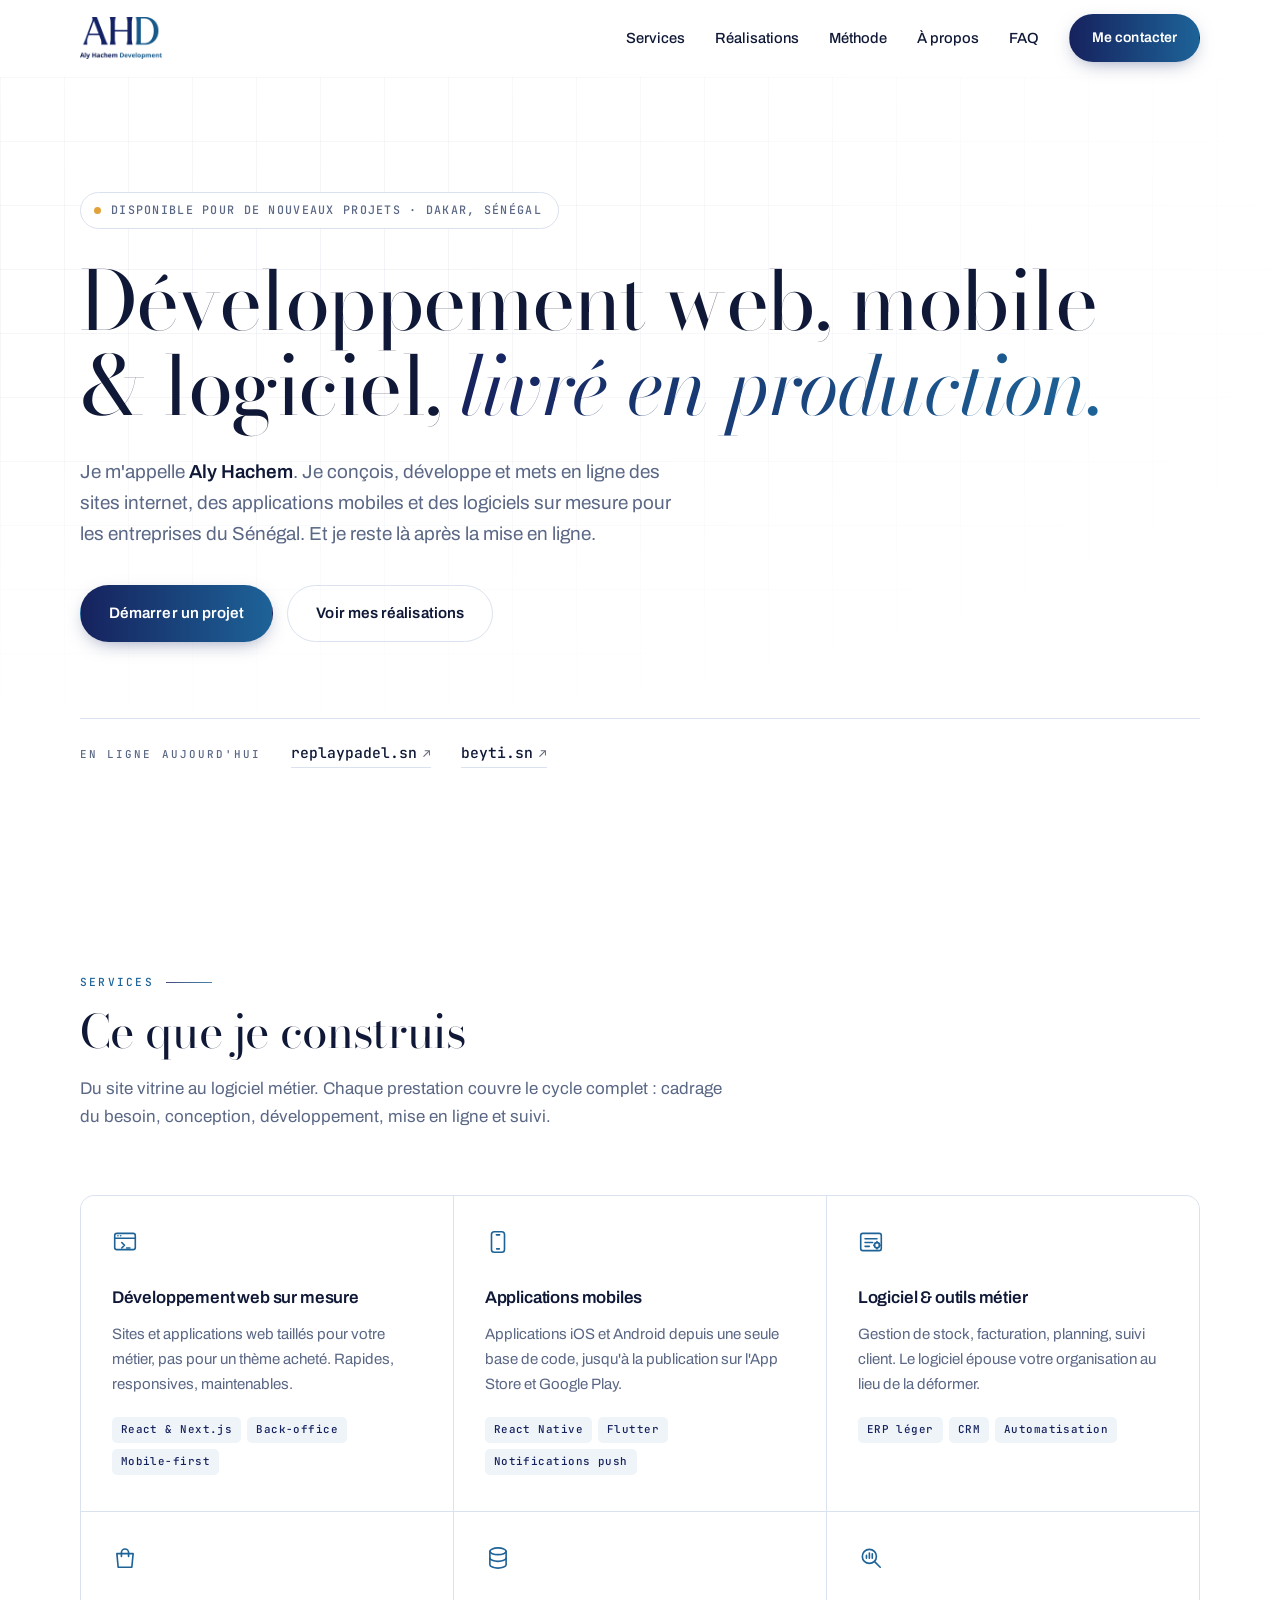
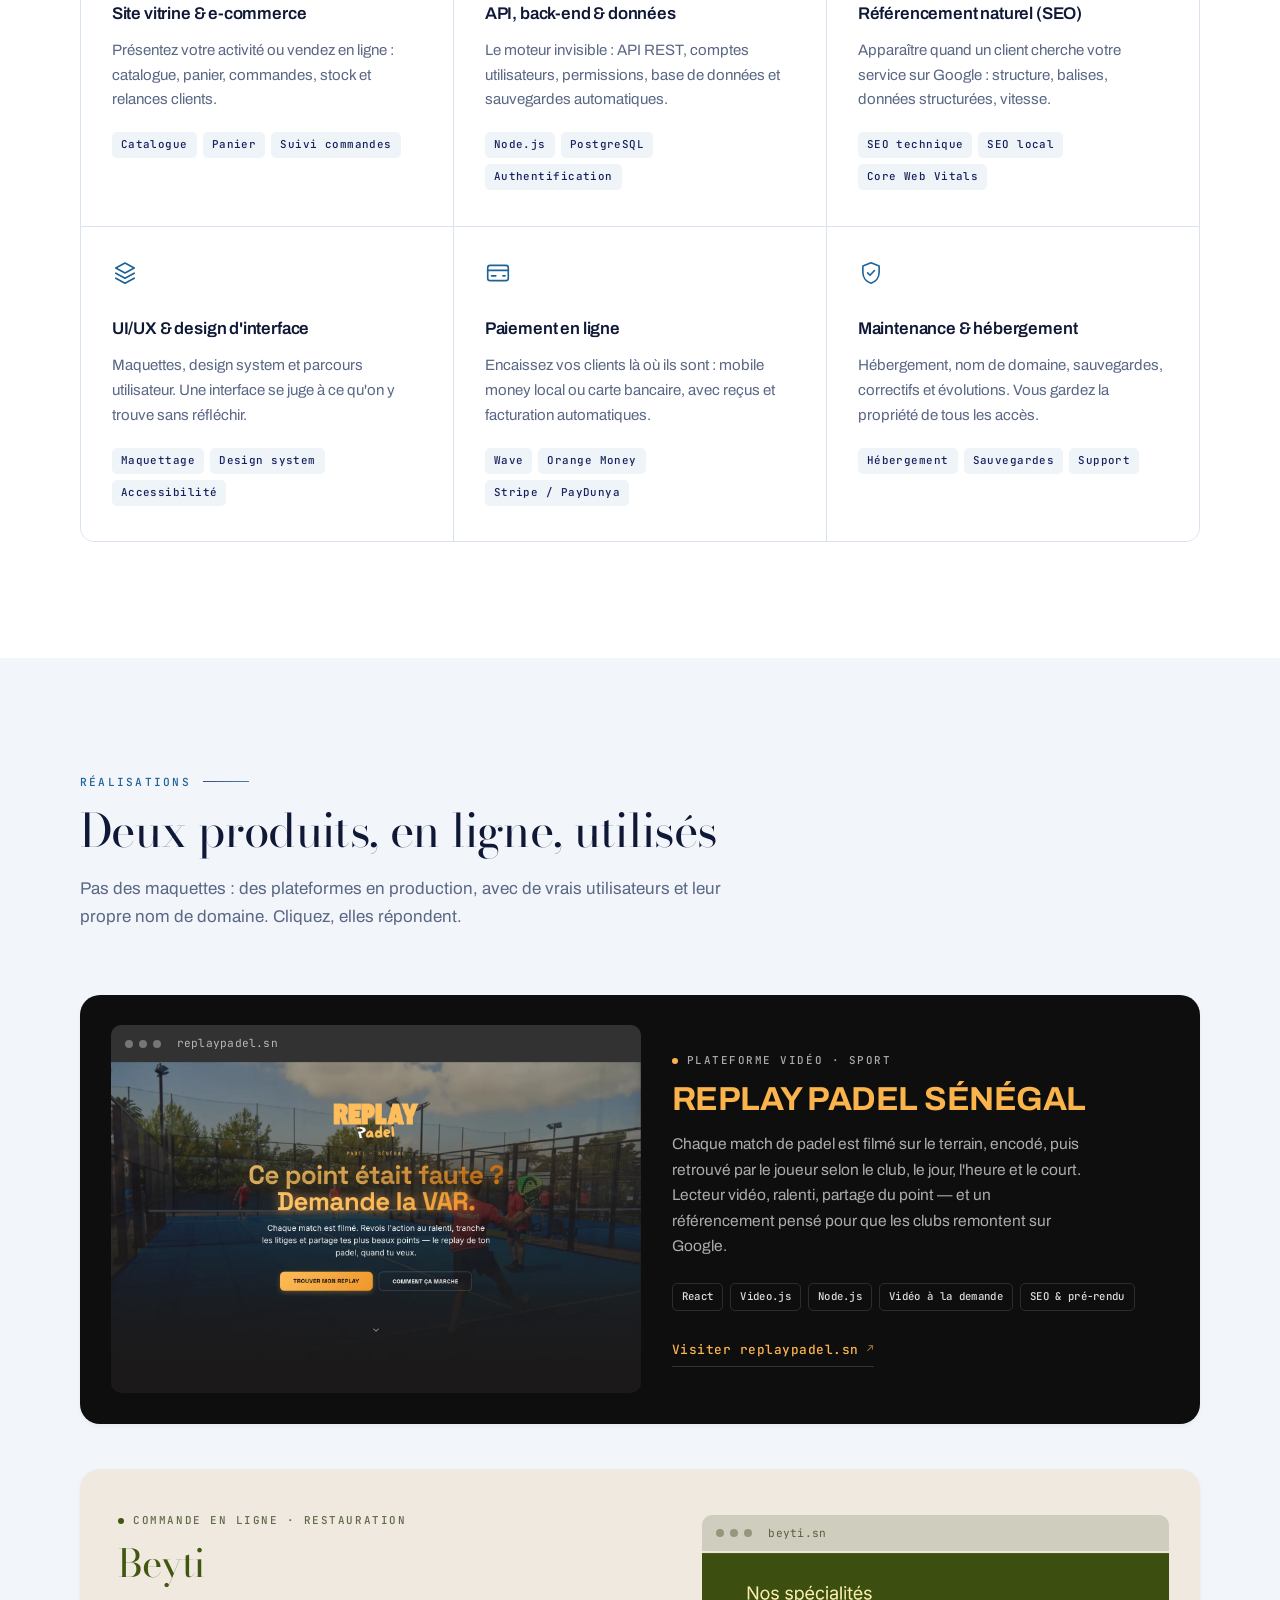
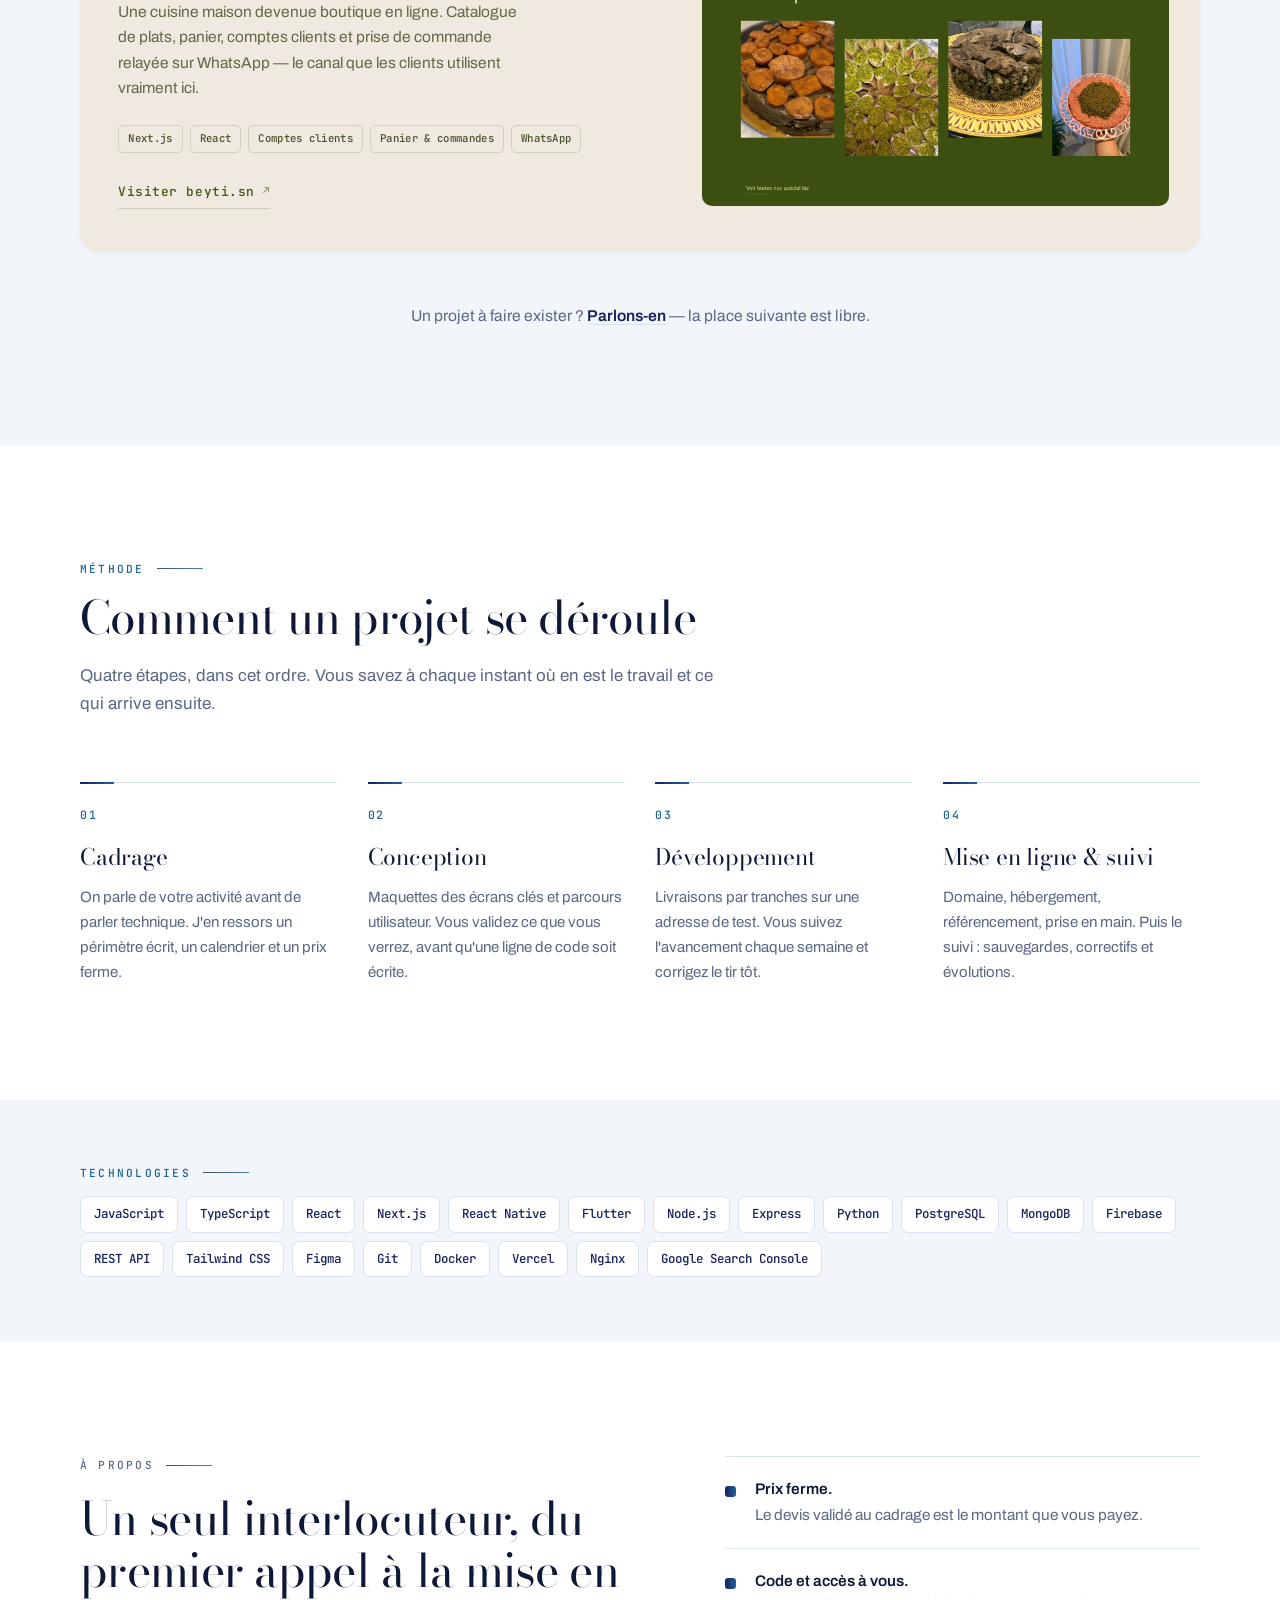
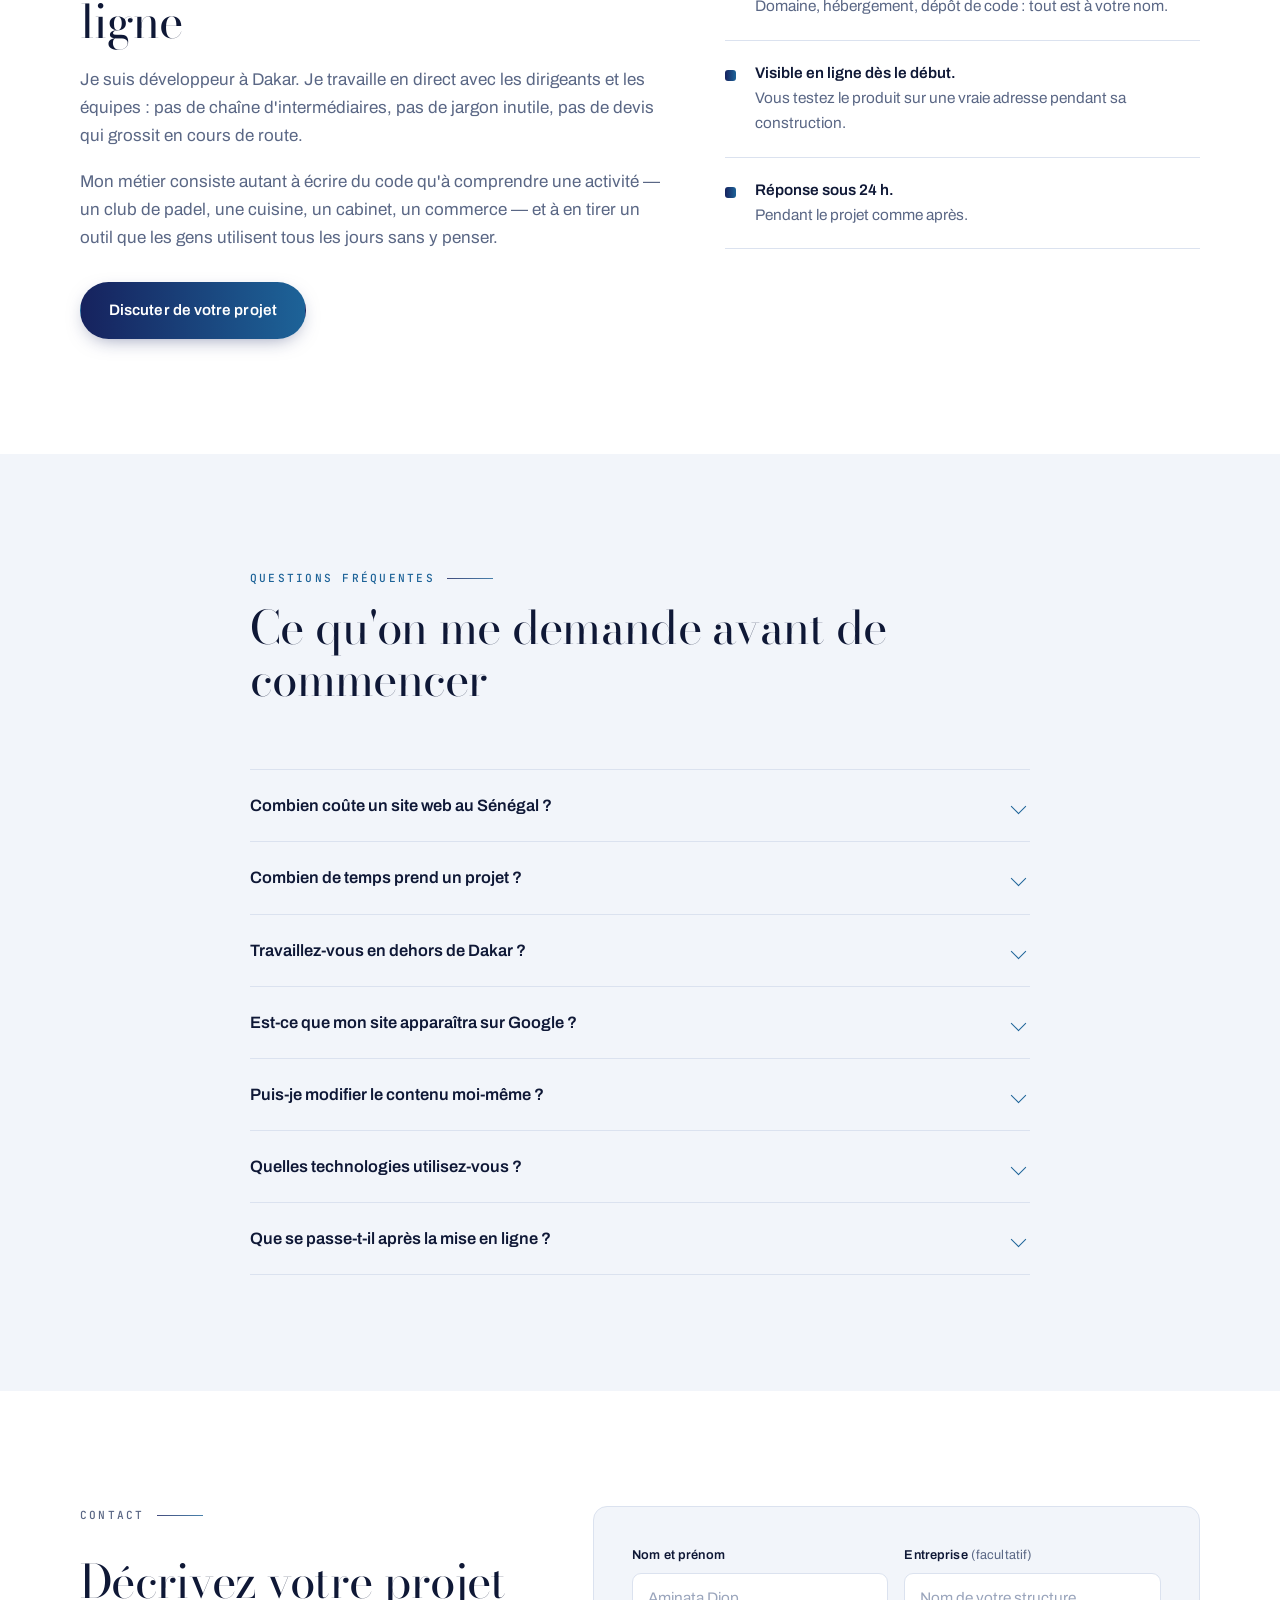
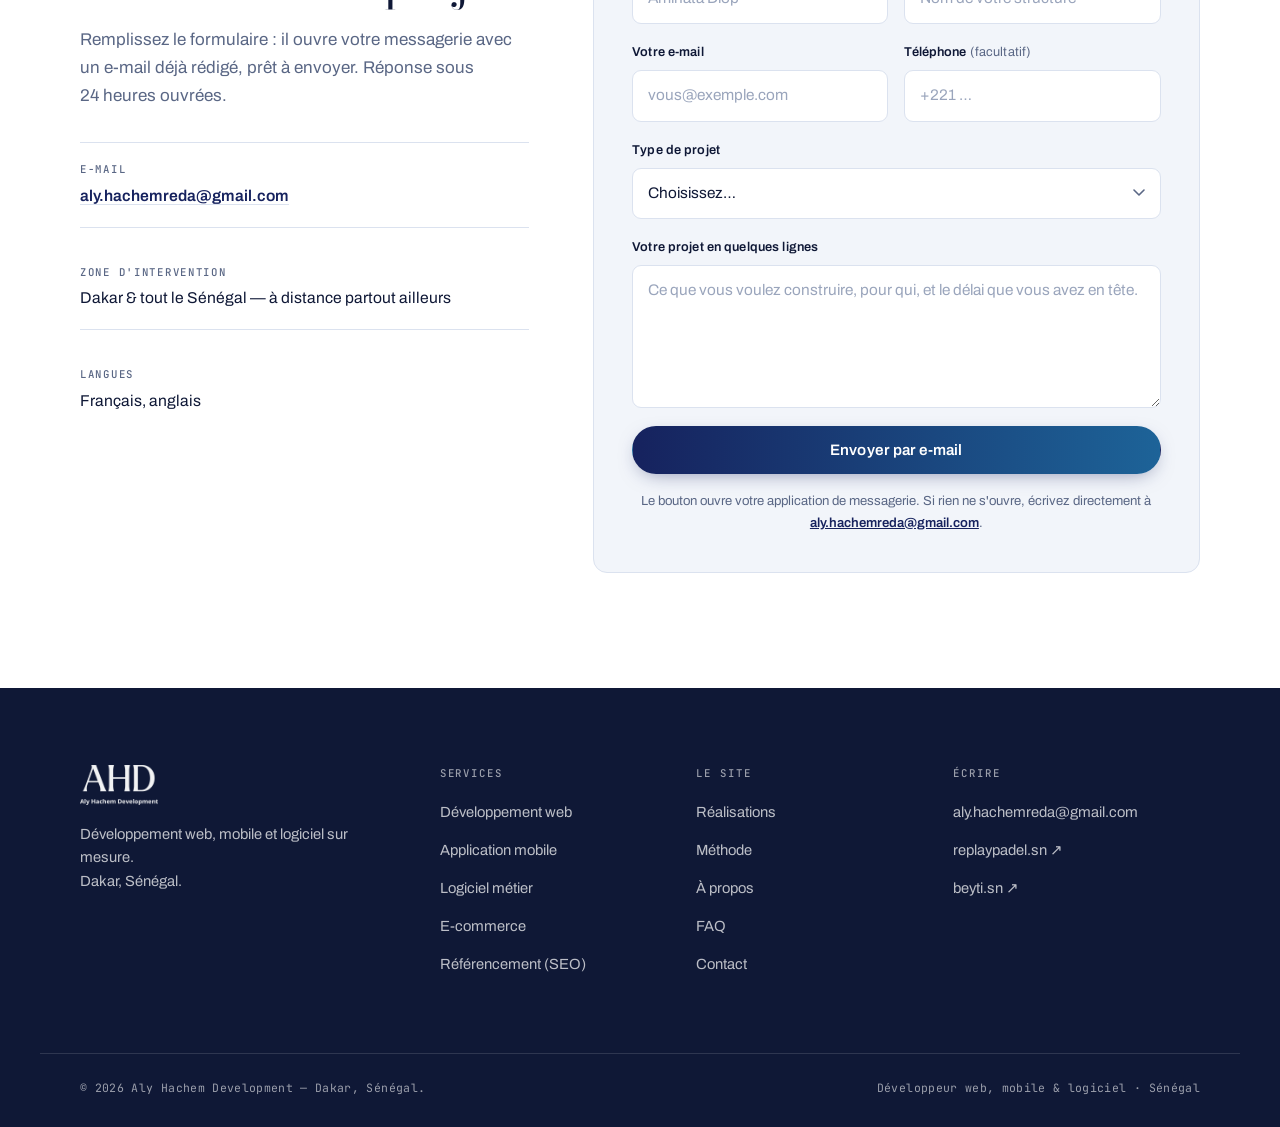
==== index.html @ 39882a4d "Site vitrine Aly Hachem Development Site statique une page : hero, 9 services, réalisations (replayp" ====
<!DOCTYPE html>
<html lang="fr">
<head>
<meta charset="utf-8">
<meta name="viewport" content="width=device-width, initial-scale=1">

<title>Développement web, mobile & logiciel à Dakar, Sénégal | AHD</title>
<meta name="description" content="Développeur freelance à Dakar : sites web, applications mobiles et logiciels sur mesure pour les entreprises du Sénégal. Devis gratuit sous 24 h.">
<link rel="canonical" href="https://alyhachem.dev/">
<meta name="robots" content="index, follow, max-image-preview:large, max-snippet:-1, max-video-preview:-1">
<meta name="author" content="Aly Hachem">
<meta name="geo.region" content="SN-DK">
<meta name="geo.placename" content="Dakar">
<meta name="theme-color" content="#16225E">
<link rel="alternate" hreflang="fr" href="https://alyhachem.dev/">
<link rel="alternate" hreflang="x-default" href="https://alyhachem.dev/">

<!-- Open Graph / réseaux sociaux -->
<meta property="og:type" content="website">
<meta property="og:site_name" content="Aly Hachem Development">
<meta property="og:locale" content="fr_SN">
<meta property="og:title" content="Développeur web, mobile & logiciel à Dakar, Sénégal — Aly Hachem Development">
<meta property="og:description" content="Sites web, applications mobiles et logiciels sur mesure pour les entreprises du Sénégal. Conçus, développés et mis en production à Dakar.">
<meta property="og:url" content="https://alyhachem.dev/">
<meta property="og:image" content="https://alyhachem.dev/assets/img/og-image.jpg">
<meta property="og:image:width" content="1200">
<meta property="og:image:height" content="630">
<meta property="og:image:alt" content="Aly Hachem Development — développement web, mobile et logiciel à Dakar">
<meta name="twitter:card" content="summary_large_image">
<meta name="twitter:title" content="Développeur web, mobile & logiciel à Dakar, Sénégal">
<meta name="twitter:description" content="Sites web, applications mobiles et logiciels sur mesure pour les entreprises du Sénégal.">
<meta name="twitter:image" content="https://alyhachem.dev/assets/img/og-image.jpg">

<!-- Icônes -->
<link rel="icon" href="favicon.ico" sizes="any">
<link rel="icon" type="image/png" sizes="32x32" href="assets/img/favicon-32.png">
<link rel="icon" type="image/png" sizes="16x16" href="assets/img/favicon-16.png">
<link rel="icon" type="image/png" sizes="192x192" href="assets/img/favicon-192.png">
<link rel="apple-touch-icon" sizes="180x180" href="assets/img/apple-touch-icon.png">
<link rel="manifest" href="site.webmanifest">

<link rel="preconnect" href="https://fonts.googleapis.com">
<link rel="preconnect" href="https://fonts.gstatic.com" crossorigin>
<link rel="preload" as="image" href="assets/img/logo-ahd.png">
<link href="https://fonts.googleapis.com/css2?family=Archivo:wght@400;500;600;700&family=Bodoni+Moda:ital,opsz,wght@0,6..96,400;0,6..96,500;1,6..96,400;1,6..96,500&family=JetBrains+Mono:wght@400;500&display=swap" rel="stylesheet">
<link rel="stylesheet" href="assets/css/style.css">

<script type="application/ld+json">
{
  "@context": "https://schema.org",
  "@graph": [
    {
      "@type": ["ProfessionalService", "Organization"],
      "@id": "https://alyhachem.dev/#organisation",
      "name": "Aly Hachem Development",
      "alternateName": ["AHD", "AHDev", "Aly Hachem Développement"],
      "url": "https://alyhachem.dev/",
      "logo": "https://alyhachem.dev/assets/img/favicon-512.png",
      "image": "https://alyhachem.dev/assets/img/og-image.jpg",
      "email": "aly.hachemreda@gmail.com",
      "description": "Studio de développement basé à Dakar : sites web, applications mobiles et web, logiciels métier sur mesure, référencement naturel et maintenance pour les entreprises du Sénégal.",
      "priceRange": "$$",
      "founder": { "@id": "https://alyhachem.dev/#aly-hachem" },
      "address": {
        "@type": "PostalAddress",
        "addressLocality": "Dakar",
        "addressRegion": "Dakar",
        "addressCountry": "SN"
      },
      "geo": { "@type": "GeoCoordinates", "latitude": 14.6928, "longitude": -17.4467 },
      "areaServed": [
        { "@type": "Country", "name": "Sénégal" },
        { "@type": "City", "name": "Dakar" },
        { "@type": "AdministrativeArea", "name": "Afrique de l'Ouest" }
      ],
      "knowsLanguage": ["fr", "en"],
      "knowsAbout": [
        "Développement web", "Développement logiciel", "Application mobile",
        "Application web", "React", "Next.js", "Node.js", "Flutter",
        "Référencement naturel", "SEO", "UI/UX", "E-commerce", "API REST"
      ],
      "hasOfferCatalog": {
        "@type": "OfferCatalog",
        "name": "Services de développement",
        "itemListElement": [
          { "@type": "Offer", "itemOffered": { "@type": "Service", "name": "Développement web sur mesure", "description": "Sites et applications web performants, du besoin métier jusqu'à la mise en production." } },
          { "@type": "Offer", "itemOffered": { "@type": "Service", "name": "Développement d'applications mobiles", "description": "Applications iOS et Android, une seule base de code, publication sur les stores." } },
          { "@type": "Offer", "itemOffered": { "@type": "Service", "name": "Développement logiciel & outils métier", "description": "Logiciels de gestion, back-offices et automatisation des tâches répétitives." } },
          { "@type": "Offer", "itemOffered": { "@type": "Service", "name": "Site vitrine & e-commerce", "description": "Vitrines et boutiques en ligne avec catalogue, panier et suivi des commandes." } },
          { "@type": "Offer", "itemOffered": { "@type": "Service", "name": "API, back-end & bases de données", "description": "API REST, authentification, modélisation et hébergement des données." } },
          { "@type": "Offer", "itemOffered": { "@type": "Service", "name": "Référencement naturel (SEO) & performance", "description": "Structure technique, données structurées et vitesse pour apparaître sur Google." } },
          { "@type": "Offer", "itemOffered": { "@type": "Service", "name": "UI/UX & design d'interface", "description": "Maquettes, design system et interfaces claires sur mobile comme sur desktop." } },
          { "@type": "Offer", "itemOffered": { "@type": "Service", "name": "Intégration de paiement", "description": "Wave, Orange Money, cartes bancaires et facturation automatique." } },
          { "@type": "Offer", "itemOffered": { "@type": "Service", "name": "Maintenance, hébergement & infogérance", "description": "Hébergement, sauvegardes, correctifs et évolutions après la mise en ligne." } }
        ]
      },
      "sameAs": ["https://replaypadel.sn/", "https://beyti.sn/"]
    },
    {
      "@type": "Person",
      "@id": "https://alyhachem.dev/#aly-hachem",
      "name": "Aly Hachem",
      "jobTitle": "Développeur web, mobile et logiciel",
      "url": "https://alyhachem.dev/",
      "email": "aly.hachemreda@gmail.com",
      "worksFor": { "@id": "https://alyhachem.dev/#organisation" },
      "homeLocation": { "@type": "Place", "address": { "@type": "PostalAddress", "addressLocality": "Dakar", "addressCountry": "SN" } }
    },
    {
      "@type": "WebSite",
      "@id": "https://alyhachem.dev/#site",
      "url": "https://alyhachem.dev/",
      "name": "Aly Hachem Development",
      "inLanguage": "fr-SN",
      "publisher": { "@id": "https://alyhachem.dev/#organisation" }
    },
    {
      "@type": "WebPage",
      "@id": "https://alyhachem.dev/#page",
      "url": "https://alyhachem.dev/",
      "name": "Développeur web, mobile & logiciel à Dakar, Sénégal",
      "isPartOf": { "@id": "https://alyhachem.dev/#site" },
      "about": { "@id": "https://alyhachem.dev/#organisation" },
      "inLanguage": "fr-SN"
    },
    {
      "@type": "ItemList",
      "@id": "https://alyhachem.dev/#realisations",
      "name": "Réalisations",
      "itemListElement": [
        {
          "@type": "ListItem", "position": 1,
          "item": {
            "@type": "WebSite",
            "name": "Replay Padel Sénégal",
            "url": "https://replaypadel.sn/",
            "description": "Plateforme de replays vidéo des matchs de padel au Sénégal : chaque match filmé, retrouvé par club, jour, heure et terrain.",
            "author": { "@id": "https://alyhachem.dev/#aly-hachem" }
          }
        },
        {
          "@type": "ListItem", "position": 2,
          "item": {
            "@type": "WebSite",
            "name": "Beyti",
            "url": "https://beyti.sn/",
            "description": "Boutique de commande de plats en ligne : catalogue, panier, comptes clients et relais WhatsApp.",
            "author": { "@id": "https://alyhachem.dev/#aly-hachem" }
          }
        }
      ]
    },
    {
      "@type": "FAQPage",
      "@id": "https://alyhachem.dev/#faq",
      "mainEntity": [
        {
          "@type": "Question",
          "name": "Combien coûte un site web au Sénégal ?",
          "acceptedAnswer": { "@type": "Answer", "text": "Le prix dépend du nombre de pages, des fonctionnalités et du besoin de back-office. Un site vitrine se situe généralement entre 250 000 et 900 000 FCFA ; une application web ou mobile avec comptes, paiement et administration démarre plus haut. Vous recevez un devis détaillé et un prix ferme avant le début du travail."
          }
        },
        {
          "@type": "Question",
          "name": "Combien de temps prend un projet ?",
          "acceptedAnswer": { "@type": "Answer", "text": "Un site vitrine prend deux à quatre semaines. Une application web ou mobile complète prend six à douze semaines selon le périmètre. Le calendrier est fixé au cadrage et vous voyez une version en ligne dès les premières semaines." }
        },
        {
          "@type": "Question",
          "name": "Travaillez-vous en dehors de Dakar ?",
          "acceptedAnswer": { "@type": "Answer", "text": "Oui. Je suis basé à Dakar et je travaille avec des clients partout au Sénégal, en Afrique de l'Ouest et à l'international, à distance ou sur place pour les réunions de cadrage." }
        },
        {
          "@type": "Question",
          "name": "Est-ce que mon site apparaîtra sur Google ?",
          "acceptedAnswer": { "@type": "Answer", "text": "Le référencement naturel fait partie de la livraison : structure sémantique, balises, données structurées, sitemap, temps de chargement et version mobile. Le site est soumis à la Google Search Console et je vous transmets les accès." }
        },
        {
          "@type": "Question",
          "name": "Puis-je modifier le contenu moi-même ?",
          "acceptedAnswer": { "@type": "Answer", "text": "Oui. Les projets qui le nécessitent reçoivent un back-office pour gérer textes, images, produits et commandes sans toucher au code. Une session de prise en main est comprise." }
        },
        {
          "@type": "Question",
          "name": "Quelles technologies utilisez-vous ?",
          "acceptedAnswer": { "@type": "Answer", "text": "Principalement React, Next.js, Node.js et PostgreSQL pour le web, React Native et Flutter pour le mobile. Le choix se fait selon le besoin, jamais selon la mode." }
        },
        {
          "@type": "Question",
          "name": "Que se passe-t-il après la mise en ligne ?",
          "acceptedAnswer": { "@type": "Answer", "text": "Le site reste suivi : hébergement, sauvegardes, correctifs et évolutions. Vous restez propriétaire du code, du nom de domaine et de tous les accès." }
        }
      ]
    }
  ]
}
</script>
</head>

<body>
<a class="skip" href="#main">Aller au contenu</a>

<header class="site-head" id="top">
  <div class="wrap head-inner">
    <a class="brand" href="#top" aria-label="Aly Hachem Development — accueil">
      <img src="assets/img/logo-ahd.png" alt="Logo Aly Hachem Development" width="720" height="368" decoding="async">
    </a>

    <nav class="nav" id="nav" aria-label="Navigation principale">
      <a href="#services">Services</a>
      <a href="#realisations">Réalisations</a>
      <a href="#methode">Méthode</a>
      <a href="#profil">À&nbsp;propos</a>
      <a href="#faq">FAQ</a>
      <a class="btn btn-sm btn-primary" href="#contact">Me contacter</a>
    </nav>

    <button class="burger" id="burger" aria-label="Ouvrir le menu" aria-expanded="false" aria-controls="nav">
      <span></span><span></span><span></span>
    </button>
  </div>
</header>

<main id="main">

  <!-- ═══════════════ HERO ═══════════════ -->
  <section class="hero">
    <div class="hero-grid" aria-hidden="true"></div>
    <div class="wrap">
      <p class="status"><span class="dot"></span>Disponible pour de nouveaux projets · Dakar, Sénégal</p>

      <h1 class="display">
        Développement web, mobile<br>
        &amp; logiciel, <em>livré en production.</em>
      </h1>

      <p class="lede">
        Je m'appelle <strong>Aly Hachem</strong>. Je conçois, développe et mets en ligne des
        sites internet, des applications mobiles et des logiciels sur mesure pour les
        entreprises du Sénégal. Et je reste là après la mise en ligne.
      </p>

      <div class="hero-cta">
        <a class="btn btn-primary" href="#contact">Démarrer un projet</a>
        <a class="btn btn-ghost" href="#realisations">Voir mes réalisations</a>
      </div>

      <div class="ledger">
        <span class="ledger-label">En ligne aujourd'hui</span>
        <a href="https://replaypadel.sn/" target="_blank" rel="noopener">replaypadel.sn<span class="ext">↗</span></a>
        <a href="https://beyti.sn/" target="_blank" rel="noopener">beyti.sn<span class="ext">↗</span></a>
      </div>
    </div>
  </section>

  <!-- ═══════════════ SERVICES ═══════════════ -->
  <section class="band" id="services">
    <div class="wrap">
      <div class="sec-head">
        <p class="eyebrow">Services</p>
        <h2 class="h2">Ce que je construis</h2>
        <p class="sec-lede">
          Du site vitrine au logiciel métier. Chaque prestation couvre le cycle complet :
          cadrage du besoin, conception, développement, mise en ligne et suivi.
        </p>
      </div>

      <div class="cards">

        <article class="card">
          <svg class="ic" viewBox="0 0 24 24" fill="none" stroke="currentColor" stroke-width="1.5" stroke-linecap="round" stroke-linejoin="round" aria-hidden="true"><rect x="2.5" y="4" width="19" height="15" rx="2"/><path d="M2.5 8.5h19"/><path d="M5.5 6.2h.01M8 6.2h.01"/><path d="M9 12.5l2.5 2.5L9 17.5M13.5 17.5h3"/></svg>
          <h3>Développement web sur mesure</h3>
          <p>Sites et applications web taillés pour votre métier, pas pour un thème acheté. Rapides, responsives, maintenables.</p>
          <ul class="tags"><li>React &amp; Next.js</li><li>Back-office</li><li>Mobile-first</li></ul>
        </article>

        <article class="card">
          <svg class="ic" viewBox="0 0 24 24" fill="none" stroke="currentColor" stroke-width="1.5" stroke-linecap="round" stroke-linejoin="round" aria-hidden="true"><rect x="6" y="2.5" width="12" height="19" rx="2.5"/><path d="M10.5 5.4h3"/><path d="M10.8 18.4h2.4"/></svg>
          <h3>Applications mobiles</h3>
          <p>Applications iOS et Android depuis une seule base de code, jusqu'à la publication sur l'App Store et Google Play.</p>
          <ul class="tags"><li>React&nbsp;Native</li><li>Flutter</li><li>Notifications push</li></ul>
        </article>

        <article class="card">
          <svg class="ic" viewBox="0 0 24 24" fill="none" stroke="currentColor" stroke-width="1.5" stroke-linecap="round" stroke-linejoin="round" aria-hidden="true"><rect x="2.5" y="4" width="19" height="16" rx="2"/><path d="M6.5 9h11M6.5 12.5h7M6.5 16h4"/><circle cx="17.5" cy="15" r="2.4"/><path d="M17.5 11.6v.8M17.5 17.6v.8M20.4 15h-.8M15.4 15h-.8"/></svg>
          <h3>Logiciel &amp; outils métier</h3>
          <p>Gestion de stock, facturation, planning, suivi client. Le logiciel épouse votre organisation au lieu de la déformer.</p>
          <ul class="tags"><li>ERP léger</li><li>CRM</li><li>Automatisation</li></ul>
        </article>

        <article class="card">
          <svg class="ic" viewBox="0 0 24 24" fill="none" stroke="currentColor" stroke-width="1.5" stroke-linecap="round" stroke-linejoin="round" aria-hidden="true"><path d="M4.5 8h15l-1.2 12.5H5.7z"/><path d="M8.7 10.5V7a3.3 3.3 0 0 1 6.6 0v3.5"/></svg>
          <h3>Site vitrine &amp; e-commerce</h3>
          <p>Présentez votre activité ou vendez en ligne : catalogue, panier, commandes, stock et relances clients.</p>
          <ul class="tags"><li>Catalogue</li><li>Panier</li><li>Suivi commandes</li></ul>
        </article>

        <article class="card">
          <svg class="ic" viewBox="0 0 24 24" fill="none" stroke="currentColor" stroke-width="1.5" stroke-linecap="round" stroke-linejoin="round" aria-hidden="true"><ellipse cx="12" cy="5.8" rx="7.5" ry="3.1"/><path d="M4.5 5.8v12.4c0 1.7 3.4 3.1 7.5 3.1s7.5-1.4 7.5-3.1V5.8"/><path d="M4.5 12c0 1.7 3.4 3.1 7.5 3.1s7.5-1.4 7.5-3.1"/></svg>
          <h3>API, back-end &amp; données</h3>
          <p>Le moteur invisible : API REST, comptes utilisateurs, permissions, base de données et sauvegardes automatiques.</p>
          <ul class="tags"><li>Node.js</li><li>PostgreSQL</li><li>Authentification</li></ul>
        </article>

        <article class="card">
          <svg class="ic" viewBox="0 0 24 24" fill="none" stroke="currentColor" stroke-width="1.5" stroke-linecap="round" stroke-linejoin="round" aria-hidden="true"><circle cx="10.5" cy="10.5" r="6.5"/><path d="M15.3 15.3l5.2 5.2"/><path d="M7.8 12.2V9.6M10.5 12.2V7.4M13.2 12.2v-4"/></svg>
          <h3>Référencement naturel (SEO)</h3>
          <p>Apparaître quand un client cherche votre service sur Google : structure, balises, données structurées, vitesse.</p>
          <ul class="tags"><li>SEO technique</li><li>SEO local</li><li>Core Web Vitals</li></ul>
        </article>

        <article class="card">
          <svg class="ic" viewBox="0 0 24 24" fill="none" stroke="currentColor" stroke-width="1.5" stroke-linecap="round" stroke-linejoin="round" aria-hidden="true"><path d="M12 2.8l8.5 4.6-8.5 4.6-8.5-4.6z"/><path d="M3.5 12.2L12 16.8l8.5-4.6"/><path d="M3.5 16.8L12 21.4l8.5-4.6"/></svg>
          <h3>UI/UX &amp; design d'interface</h3>
          <p>Maquettes, design system et parcours utilisateur. Une interface se juge à ce qu'on y trouve sans réfléchir.</p>
          <ul class="tags"><li>Maquettage</li><li>Design system</li><li>Accessibilité</li></ul>
        </article>

        <article class="card">
          <svg class="ic" viewBox="0 0 24 24" fill="none" stroke="currentColor" stroke-width="1.5" stroke-linecap="round" stroke-linejoin="round" aria-hidden="true"><rect x="2.5" y="5" width="19" height="14" rx="2.2"/><path d="M2.5 9.6h19"/><path d="M6 14.6h4"/><path d="M16.5 14.6h2"/></svg>
          <h3>Paiement en ligne</h3>
          <p>Encaissez vos clients là où ils sont : mobile money local ou carte bancaire, avec reçus et facturation automatiques.</p>
          <ul class="tags"><li>Wave</li><li>Orange Money</li><li>Stripe / PayDunya</li></ul>
        </article>

        <article class="card">
          <svg class="ic" viewBox="0 0 24 24" fill="none" stroke="currentColor" stroke-width="1.5" stroke-linecap="round" stroke-linejoin="round" aria-hidden="true"><path d="M12 2.6l7.5 3v6c0 4.6-3.1 8.4-7.5 9.8-4.4-1.4-7.5-5.2-7.5-9.8v-6z"/><path d="M8.9 11.9l2.2 2.2 4.1-4.4"/></svg>
          <h3>Maintenance &amp; hébergement</h3>
          <p>Hébergement, nom de domaine, sauvegardes, correctifs et évolutions. Vous gardez la propriété de tous les accès.</p>
          <ul class="tags"><li>Hébergement</li><li>Sauvegardes</li><li>Support</li></ul>
        </article>

      </div>
    </div>
  </section>

  <!-- ═══════════════ RÉALISATIONS ═══════════════ -->
  <section class="band band-mist" id="realisations">
    <div class="wrap">
      <div class="sec-head">
        <p class="eyebrow">Réalisations</p>
        <h2 class="h2">Deux produits, en ligne, utilisés</h2>
        <p class="sec-lede">
          Pas des maquettes : des plateformes en production, avec de vrais utilisateurs
          et leur propre nom de domaine. Cliquez, elles répondent.
        </p>
      </div>

      <div class="works">

        <!-- Replay Padel -->
        <a class="work work-replay" href="https://replaypadel.sn/" target="_blank" rel="noopener"
           aria-label="Visiter replaypadel.sn — s'ouvre dans un nouvel onglet">
          <div class="work-shot">
            <div class="chrome">
              <span class="cdot"></span><span class="cdot"></span><span class="cdot"></span>
              <span class="curl">replaypadel.sn</span>
            </div>
            <picture>
              <source srcset="assets/img/shot-replaypadel.webp" type="image/webp">
              <img src="assets/img/shot-replaypadel.jpg" width="1600" height="1000" loading="lazy" decoding="async"
                   alt="Page d'accueil de Replay Padel Sénégal, plateforme de replays vidéo de padel à Dakar">
            </picture>
          </div>
          <div class="work-info">
            <p class="work-kicker"><span class="live"></span>Plateforme vidéo · Sport</p>
            <h3 class="work-title">Replay Padel Sénégal</h3>
            <p class="work-desc">
              Chaque match de padel est filmé sur le terrain, encodé, puis retrouvé par le
              joueur selon le club, le jour, l'heure et le court. Lecteur vidéo, ralenti,
              partage du point — et un référencement pensé pour que les clubs remontent sur Google.
            </p>
            <ul class="work-stack"><li>React</li><li>Video.js</li><li>Node.js</li><li>Vidéo à la demande</li><li>SEO &amp; pré-rendu</li></ul>
            <span class="work-go">Visiter replaypadel.sn<span class="ext">↗</span></span>
          </div>
        </a>

        <!-- Beyti -->
        <a class="work work-beyti" href="https://beyti.sn/" target="_blank" rel="noopener"
           aria-label="Visiter beyti.sn — s'ouvre dans un nouvel onglet">
          <div class="work-shot">
            <div class="chrome">
              <span class="cdot"></span><span class="cdot"></span><span class="cdot"></span>
              <span class="curl">beyti.sn</span>
            </div>
            <picture>
              <source srcset="assets/img/shot-beyti.webp" type="image/webp">
              <img src="assets/img/shot-beyti.jpg" width="1600" height="873" loading="lazy" decoding="async"
                   alt="Section « Nos spécialités » du site Beyti, boutique de commande de plats en ligne au Sénégal">
            </picture>
          </div>
          <div class="work-info">
            <p class="work-kicker"><span class="live"></span>Commande en ligne · Restauration</p>
            <h3 class="work-title">Beyti</h3>
            <p class="work-desc">
              Une cuisine maison devenue boutique en ligne. Catalogue de plats, panier,
              comptes clients et prise de commande relayée sur WhatsApp — le canal que les
              clients utilisent vraiment ici.
            </p>
            <ul class="work-stack"><li>Next.js</li><li>React</li><li>Comptes clients</li><li>Panier &amp; commandes</li><li>WhatsApp</li></ul>
            <span class="work-go">Visiter beyti.sn<span class="ext">↗</span></span>
          </div>
        </a>

      </div>

      <p class="works-foot">
        Un projet à faire exister ? <a href="#contact">Parlons-en</a> — la place suivante est libre.
      </p>
    </div>
  </section>

  <!-- ═══════════════ MÉTHODE ═══════════════ -->
  <section class="band" id="methode">
    <div class="wrap">
      <div class="sec-head">
        <p class="eyebrow">Méthode</p>
        <h2 class="h2">Comment un projet se déroule</h2>
        <p class="sec-lede">
          Quatre étapes, dans cet ordre. Vous savez à chaque instant où en est le travail
          et ce qui arrive ensuite.
        </p>
      </div>

      <ol class="steps">
        <li>
          <span class="step-n">01</span>
          <h3>Cadrage</h3>
          <p>On parle de votre activité avant de parler technique. J'en ressors un périmètre écrit, un calendrier et un prix ferme.</p>
        </li>
        <li>
          <span class="step-n">02</span>
          <h3>Conception</h3>
          <p>Maquettes des écrans clés et parcours utilisateur. Vous validez ce que vous verrez, avant qu'une ligne de code soit écrite.</p>
        </li>
        <li>
          <span class="step-n">03</span>
          <h3>Développement</h3>
          <p>Livraisons par tranches sur une adresse de test. Vous suivez l'avancement chaque semaine et corrigez le tir tôt.</p>
        </li>
        <li>
          <span class="step-n">04</span>
          <h3>Mise en ligne &amp; suivi</h3>
          <p>Domaine, hébergement, référencement, prise en main. Puis le suivi : sauvegardes, correctifs et évolutions.</p>
        </li>
      </ol>
    </div>
  </section>

  <!-- ═══════════════ TECHNOLOGIES ═══════════════ -->
  <section class="band band-mist tech-band" aria-label="Technologies utilisées">
    <div class="wrap">
      <p class="eyebrow">Technologies</p>
      <ul class="chips">
        <li>JavaScript</li><li>TypeScript</li><li>React</li><li>Next.js</li><li>React&nbsp;Native</li>
        <li>Flutter</li><li>Node.js</li><li>Express</li><li>Python</li><li>PostgreSQL</li>
        <li>MongoDB</li><li>Firebase</li><li>REST&nbsp;API</li><li>Tailwind&nbsp;CSS</li><li>Figma</li>
        <li>Git</li><li>Docker</li><li>Vercel</li><li>Nginx</li><li>Google&nbsp;Search&nbsp;Console</li>
      </ul>
    </div>
  </section>

  <!-- ═══════════════ PROFIL ═══════════════ -->
  <section class="band" id="profil">
    <div class="wrap profil">
      <div class="profil-text">
        <p class="eyebrow">À propos</p>
        <h2 class="h2">Un seul interlocuteur, du premier appel à la mise en ligne</h2>
        <p>
          Je suis développeur à Dakar. Je travaille en direct avec les dirigeants et les
          équipes : pas de chaîne d'intermédiaires, pas de jargon inutile, pas de devis
          qui grossit en cours de route.
        </p>
        <p>
          Mon métier consiste autant à écrire du code qu'à comprendre une activité — un
          club de padel, une cuisine, un cabinet, un commerce — et à en tirer un outil que
          les gens utilisent tous les jours sans y penser.
        </p>
        <a class="btn btn-primary" href="#contact">Discuter de votre projet</a>
      </div>
      <ul class="pledges">
        <li><strong>Prix ferme.</strong> Le devis validé au cadrage est le montant que vous payez.</li>
        <li><strong>Code et accès à vous.</strong> Domaine, hébergement, dépôt de code : tout est à votre nom.</li>
        <li><strong>Visible en ligne dès le début.</strong> Vous testez le produit sur une vraie adresse pendant sa construction.</li>
        <li><strong>Réponse sous 24&nbsp;h.</strong> Pendant le projet comme après.</li>
      </ul>
    </div>
  </section>

  <!-- ═══════════════ FAQ ═══════════════ -->
  <section class="band band-mist" id="faq">
    <div class="wrap wrap-narrow">
      <div class="sec-head">
        <p class="eyebrow">Questions fréquentes</p>
        <h2 class="h2">Ce qu'on me demande avant de commencer</h2>
      </div>

      <div class="faq">
        <details>
          <summary>Combien coûte un site web au Sénégal ?</summary>
          <p>Le prix dépend du nombre de pages, des fonctionnalités et du besoin de back-office. Un site vitrine se situe généralement entre 250 000 et 900 000 FCFA ; une application web ou mobile avec comptes, paiement et administration démarre plus haut. Vous recevez un devis détaillé et un prix ferme avant le début du travail.</p>
        </details>
        <details>
          <summary>Combien de temps prend un projet ?</summary>
          <p>Un site vitrine prend deux à quatre semaines. Une application web ou mobile complète prend six à douze semaines selon le périmètre. Le calendrier est fixé au cadrage et vous voyez une version en ligne dès les premières semaines.</p>
        </details>
        <details>
          <summary>Travaillez-vous en dehors de Dakar ?</summary>
          <p>Oui. Je suis basé à Dakar et je travaille avec des clients partout au Sénégal, en Afrique de l'Ouest et à l'international, à distance ou sur place pour les réunions de cadrage.</p>
        </details>
        <details>
          <summary>Est-ce que mon site apparaîtra sur Google ?</summary>
          <p>Le référencement naturel fait partie de la livraison : structure sémantique, balises, données structurées, sitemap, temps de chargement et version mobile. Le site est soumis à la Google Search Console et je vous transmets les accès.</p>
        </details>
        <details>
          <summary>Puis-je modifier le contenu moi-même ?</summary>
          <p>Oui. Les projets qui le nécessitent reçoivent un back-office pour gérer textes, images, produits et commandes sans toucher au code. Une session de prise en main est comprise.</p>
        </details>
        <details>
          <summary>Quelles technologies utilisez-vous ?</summary>
          <p>Principalement React, Next.js, Node.js et PostgreSQL pour le web, React Native et Flutter pour le mobile. Le choix se fait selon le besoin, jamais selon la mode.</p>
        </details>
        <details>
          <summary>Que se passe-t-il après la mise en ligne ?</summary>
          <p>Le site reste suivi : hébergement, sauvegardes, correctifs et évolutions. Vous restez propriétaire du code, du nom de domaine et de tous les accès.</p>
        </details>
      </div>
    </div>
  </section>

  <!-- ═══════════════ CONTACT ═══════════════ -->
  <section class="band contact" id="contact">
    <div class="wrap contact-grid">

      <div class="contact-intro">
        <p class="eyebrow">Contact</p>
        <h2 class="h2">Décrivez votre projet</h2>
        <p>
          Remplissez le formulaire : il ouvre votre messagerie avec un e-mail déjà rédigé,
          prêt à envoyer. Réponse sous 24&nbsp;heures ouvrées.
        </p>

        <dl class="coord">
          <dt>E-mail</dt>
          <dd><a href="mailto:aly.hachemreda@gmail.com">aly.hachemreda@gmail.com</a></dd>
          <dt>Zone d'intervention</dt>
          <dd>Dakar &amp; tout le Sénégal — à distance partout ailleurs</dd>
          <dt>Langues</dt>
          <dd>Français, anglais</dd>
        </dl>
      </div>

      <form class="form" id="contact-form" novalidate>
        <div class="row">
          <div class="field">
            <label for="f-nom">Nom et prénom</label>
            <input id="f-nom" name="nom" type="text" autocomplete="name" required placeholder="Aminata Diop">
          </div>
          <div class="field">
            <label for="f-entreprise">Entreprise <span class="opt">(facultatif)</span></label>
            <input id="f-entreprise" name="entreprise" type="text" autocomplete="organization" placeholder="Nom de votre structure">
          </div>
        </div>

        <div class="row">
          <div class="field">
            <label for="f-email">Votre e-mail</label>
            <input id="f-email" name="email" type="email" autocomplete="email" required placeholder="vous@exemple.com">
          </div>
          <div class="field">
            <label for="f-tel">Téléphone <span class="opt">(facultatif)</span></label>
            <input id="f-tel" name="telephone" type="tel" autocomplete="tel" placeholder="+221 …">
          </div>
        </div>

        <div class="field">
          <label for="f-type">Type de projet</label>
          <select id="f-type" name="type" required>
            <option value="" selected disabled>Choisissez…</option>
            <option>Site vitrine</option>
            <option>Site e-commerce</option>
            <option>Application web</option>
            <option>Application mobile</option>
            <option>Logiciel / outil métier</option>
            <option>Référencement (SEO)</option>
            <option>Refonte d'un site existant</option>
            <option>Maintenance / reprise de projet</option>
            <option>Autre</option>
          </select>
        </div>

        <div class="field">
          <label for="f-message">Votre projet en quelques lignes</label>
          <textarea id="f-message" name="message" rows="5" required placeholder="Ce que vous voulez construire, pour qui, et le délai que vous avez en tête."></textarea>
        </div>

        <button class="btn btn-primary btn-full" type="submit">Envoyer par e-mail</button>
        <p class="form-note" id="form-note">
          Le bouton ouvre votre application de messagerie. Si rien ne s'ouvre,
          écrivez directement à <a href="mailto:aly.hachemreda@gmail.com">aly.hachemreda@gmail.com</a>.
        </p>
      </form>

    </div>
  </section>

</main>

<footer class="site-foot">
  <div class="wrap foot-inner">
    <div class="foot-brand">
      <img src="assets/img/logo-ahd.png" alt="Aly Hachem Development" width="720" height="368" loading="lazy" decoding="async">
      <p>Développement web, mobile et logiciel sur mesure.<br>Dakar, Sénégal.</p>
    </div>

    <nav class="foot-nav" aria-label="Pied de page">
      <h2>Services</h2>
      <ul>
        <li><a href="#services">Développement web</a></li>
        <li><a href="#services">Application mobile</a></li>
        <li><a href="#services">Logiciel métier</a></li>
        <li><a href="#services">E-commerce</a></li>
        <li><a href="#services">Référencement (SEO)</a></li>
      </ul>
    </nav>

    <nav class="foot-nav" aria-label="Liens">
      <h2>Le site</h2>
      <ul>
        <li><a href="#realisations">Réalisations</a></li>
        <li><a href="#methode">Méthode</a></li>
        <li><a href="#profil">À propos</a></li>
        <li><a href="#faq">FAQ</a></li>
        <li><a href="#contact">Contact</a></li>
      </ul>
    </nav>

    <div class="foot-nav">
      <h2>Écrire</h2>
      <ul>
        <li><a href="mailto:aly.hachemreda@gmail.com">aly.hachemreda@gmail.com</a></li>
        <li><a href="https://replaypadel.sn/" target="_blank" rel="noopener">replaypadel.sn ↗</a></li>
        <li><a href="https://beyti.sn/" target="_blank" rel="noopener">beyti.sn ↗</a></li>
      </ul>
    </div>
  </div>

  <div class="wrap foot-legal">
    <p>© <span id="year">2026</span> Aly Hachem Development — Dakar, Sénégal.</p>
    <p>Développeur web, mobile &amp; logiciel · Sénégal</p>
  </div>
</footer>

<script src="assets/js/main.js" defer></script>
</body>
</html>
---- assets/css/style.css ----
/* ══════════════════════════════════════════════════════════════
   Aly Hachem Development — feuille de style
   Palette dérivée du logo AHD : navy #16225E → acier #1D6398
   ══════════════════════════════════════════════════════════════ */

:root{
  --ink:      #0F1836;
  --navy:     #16225E;
  --steel:    #1D6398;
  --paper:    #FFFFFF;
  --mist:     #F2F5FA;
  --rule:     #DBE2EF;
  --muted:    #5A6785;
  --signal:   #E0A33C;

  --grad: linear-gradient(90deg, var(--navy) 0%, var(--steel) 100%);

  --f-display: "Bodoni Moda", "Playfair Display", Georgia, "Times New Roman", serif;
  --f-body:    "Archivo", "Helvetica Neue", Arial, sans-serif;
  --f-mono:    "JetBrains Mono", ui-monospace, "SF Mono", Menlo, Consolas, monospace;

  --wrap: 1200px;
  --gut: clamp(20px, 5vw, 40px);
  --pad-band: clamp(72px, 9vw, 128px);
  --r: 14px;
}

*,*::before,*::after{ box-sizing:border-box; }

html{ scroll-behavior:smooth; scroll-padding-top:88px; -webkit-text-size-adjust:100%; }

body{
  margin:0;
  background:var(--paper);
  color:var(--ink);
  font-family:var(--f-body);
  font-size:17px;
  line-height:1.65;
  font-weight:400;
  -webkit-font-smoothing:antialiased;
  text-rendering:optimizeLegibility;
  overflow-x:hidden;
}

img{ max-width:100%; height:auto; display:block; }
a{ color:inherit; }

::selection{ background:var(--navy); color:#fff; }

:focus-visible{ outline:2px solid var(--steel); outline-offset:3px; border-radius:3px; }

.skip{
  position:absolute; left:-9999px; top:0; z-index:200;
  background:var(--navy); color:#fff; padding:12px 20px; border-radius:0 0 8px 0;
  font-size:14px; font-weight:600; text-decoration:none;
}
.skip:focus{ left:0; }

.wrap{ width:100%; max-width:var(--wrap); margin-inline:auto; padding-inline:var(--gut); }
.wrap-narrow{ max-width:860px; }

/* ─────────────── Typographie ─────────────── */

.display{
  font-family:var(--f-display);
  font-weight:400;
  font-size:clamp(2.6rem, 6.4vw, 5.1rem);
  line-height:1.03;
  letter-spacing:-0.018em;
  margin:0 0 28px;
  color:var(--ink);
}
.display em{
  font-style:italic;
  font-weight:400;
  background:var(--grad);
  -webkit-background-clip:text;
  background-clip:text;
  color:transparent;
}

.h2{
  font-family:var(--f-display);
  font-weight:400;
  font-size:clamp(1.95rem, 3.6vw, 3rem);
  line-height:1.12;
  letter-spacing:-0.015em;
  margin:0 0 18px;
  color:var(--ink);
}

.eyebrow{
  font-family:var(--f-mono);
  font-size:.7rem;
  font-weight:500;
  letter-spacing:.2em;
  text-transform:uppercase;
  color:var(--steel);
  margin:0 0 14px;
  display:flex;
  align-items:center;
  gap:12px;
}
.eyebrow::after{
  content:"";
  height:1px;
  width:46px;
  background:var(--grad);
  opacity:.8;
}

.sec-head{ max-width:660px; margin-bottom:clamp(40px, 5vw, 64px); }
.sec-lede{ color:var(--muted); font-size:1.06rem; margin:0; }

/* ─────────────── Boutons ─────────────── */

.btn{
  display:inline-flex; align-items:center; justify-content:center; gap:9px;
  font-family:var(--f-body);
  font-size:.95rem; font-weight:600; letter-spacing:.005em;
  padding:15px 28px;
  border-radius:999px;
  text-decoration:none;
  border:1px solid transparent;
  cursor:pointer;
  white-space:nowrap;
  transition:transform .18s ease, box-shadow .18s ease, background .18s ease, color .18s ease, border-color .18s ease;
}
.btn-primary{
  background:var(--grad);
  color:#fff;
  box-shadow:0 6px 20px -8px rgba(22,34,94,.55);
}
.btn-primary:hover{ transform:translateY(-2px); box-shadow:0 14px 30px -10px rgba(22,34,94,.6); }
.btn-ghost{
  background:transparent; color:var(--ink); border-color:var(--rule);
}
.btn-ghost:hover{ border-color:var(--navy); background:var(--mist); transform:translateY(-2px); }
.btn-sm{ padding:11px 22px; font-size:.88rem; }
.btn-full{ width:100%; }

/* ─────────────── En-tête ─────────────── */

.site-head{
  position:sticky; top:0; z-index:100;
  background:rgba(255,255,255,.88);
  backdrop-filter:saturate(180%) blur(14px);
  -webkit-backdrop-filter:saturate(180%) blur(14px);
  border-bottom:1px solid transparent;
  transition:border-color .25s ease, box-shadow .25s ease;
}
.site-head.is-stuck{ border-bottom-color:var(--rule); box-shadow:0 6px 24px -18px rgba(15,24,54,.5); }

.head-inner{ display:flex; align-items:center; justify-content:space-between; gap:24px; height:76px; }

.brand{ display:block; flex:none; }
.brand img{ width:auto; height:42px; }

.nav{ display:flex; align-items:center; gap:30px; }
/* NB : ne jamais cibler `.nav a` sans exclure `.btn` — la spécificité (0,2,0)
   écraserait le padding du bouton et le ferait déborder. */
.nav a:not(.btn){
  font-size:.92rem; font-weight:500; text-decoration:none; color:var(--ink);
  position:relative; padding:4px 0;
  transition:color .18s ease;
}
.nav .btn{ text-decoration:none; flex:none; }
.nav a:not(.btn)::after{
  content:""; position:absolute; left:0; bottom:0; height:1.5px; width:0;
  background:var(--grad); transition:width .22s ease;
}
.nav a:not(.btn):hover{ color:var(--navy); }
.nav a:not(.btn):hover::after{ width:100%; }
.nav a:not(.btn).is-current{ color:var(--navy); }
.nav a:not(.btn).is-current::after{ width:100%; }

.burger{
  display:none; flex-direction:column; gap:5px; justify-content:center;
  width:44px; height:44px; padding:0 10px; margin-right:-10px;
  background:none; border:none; cursor:pointer;
}
.burger span{ display:block; height:1.8px; background:var(--ink); border-radius:2px; transition:transform .25s ease, opacity .2s ease; }
.burger[aria-expanded="true"] span:nth-child(1){ transform:translateY(6.8px) rotate(45deg); }
.burger[aria-expanded="true"] span:nth-child(2){ opacity:0; }
.burger[aria-expanded="true"] span:nth-child(3){ transform:translateY(-6.8px) rotate(-45deg); }

/* ─────────────── Hero ─────────────── */

.hero{
  position:relative;
  padding-top:clamp(64px, 9vw, 116px);
  padding-bottom:clamp(56px, 7vw, 96px);
  overflow:hidden;
}
.hero-grid{
  position:absolute; inset:0;
  background-image:
    linear-gradient(to right, rgba(22,34,94,.055) 1px, transparent 1px),
    linear-gradient(to bottom, rgba(22,34,94,.055) 1px, transparent 1px);
  background-size:64px 64px;
  -webkit-mask-image:radial-gradient(120% 80% at 22% 26%, #000 0%, transparent 72%);
  mask-image:radial-gradient(120% 80% at 22% 26%, #000 0%, transparent 72%);
  pointer-events:none;
}
.hero .wrap{ position:relative; }

.status{
  display:inline-flex; align-items:center; gap:10px;
  font-family:var(--f-mono); font-size:.73rem; font-weight:500;
  letter-spacing:.11em; text-transform:uppercase; color:var(--muted);
  background:var(--paper);
  border:1px solid var(--rule);
  padding:8px 16px 8px 13px; border-radius:999px;
  margin:0 0 30px;
}
.dot{
  width:7px; height:7px; border-radius:50%; background:var(--signal); flex:none;
  box-shadow:0 0 0 0 rgba(224,163,60,.65);
  animation:pulse 2.6s ease-out infinite;
}
@keyframes pulse{
  0%   { box-shadow:0 0 0 0 rgba(224,163,60,.6); }
  70%  { box-shadow:0 0 0 8px rgba(224,163,60,0); }
  100% { box-shadow:0 0 0 0 rgba(224,163,60,0); }
}

.lede{
  max-width:600px; font-size:clamp(1.02rem, 1.5vw, 1.18rem);
  color:var(--muted); margin:0 0 36px;
}
.lede strong{ color:var(--ink); font-weight:600; }

.hero-cta{ display:flex; flex-wrap:wrap; gap:14px; margin-bottom:clamp(48px, 6vw, 76px); }

.ledger{
  display:flex; flex-wrap:wrap; align-items:center; gap:14px 30px;
  border-top:1px solid var(--rule);
  padding-top:22px;
}
.ledger-label{
  font-family:var(--f-mono); font-size:.68rem; font-weight:500;
  letter-spacing:.19em; text-transform:uppercase; color:var(--muted);
}
.ledger a{
  font-family:var(--f-mono); font-size:.92rem; font-weight:500;
  text-decoration:none; color:var(--ink);
  display:inline-flex; align-items:baseline; gap:6px;
  border-bottom:1px solid var(--rule);
  padding-bottom:2px;
  transition:color .18s ease, border-color .18s ease;
}
.ledger a:hover{ color:var(--steel); border-bottom-color:var(--steel); }
.ext{ font-size:.85em; opacity:.65; transition:transform .2s ease; display:inline-block; }
.ledger a:hover .ext{ transform:translate(2px,-2px); opacity:1; }

/* ─────────────── Bandes ─────────────── */

.band{ padding-block:var(--pad-band); }
.band-mist{ background:var(--mist); }

/* ─────────────── Services ─────────────── */

.cards{
  display:grid;
  grid-template-columns:repeat(3, 1fr);
  gap:1px;
  background:var(--rule);
  border:1px solid var(--rule);
  border-radius:var(--r);
  overflow:hidden;
}
.card{
  background:var(--paper);
  padding:clamp(26px, 2.6vw, 38px) clamp(24px, 2.4vw, 34px) clamp(30px, 2.8vw, 40px);
  position:relative;
  transition:background .22s ease;
}
.card::before{
  content:""; position:absolute; left:0; right:0; top:0; height:2px;
  background:var(--grad); transform:scaleX(0); transform-origin:left;
  transition:transform .3s cubic-bezier(.4,0,.2,1);
}
.card:hover{ background:var(--mist); }
.card:hover::before{ transform:scaleX(1); }

.ic{ width:26px; height:26px; color:var(--steel); margin-bottom:20px; }
.card h3{
  font-family:var(--f-body); font-size:1.06rem; font-weight:600;
  letter-spacing:-.01em; margin:0 0 10px; color:var(--ink);
}
.card p{ font-size:.94rem; color:var(--muted); margin:0 0 20px; }

.tags{ list-style:none; margin:0; padding:0; display:flex; flex-wrap:wrap; gap:6px; }
.tags li{
  font-family:var(--f-mono); font-size:.68rem; font-weight:500;
  letter-spacing:.04em; color:var(--navy);
  background:rgba(29,99,152,.07);
  border-radius:5px; padding:4px 9px;
}

/* ─────────────── Réalisations ─────────────── */

.works{ display:flex; flex-direction:column; gap:clamp(28px, 3.5vw, 48px); }

.work{
  --w-bg:#0E0E0E; --w-fg:#fff; --w-accent:#FBB44C;
  --w-muted:rgba(255,255,255,.66); --w-line:rgba(255,255,255,.15);
  display:grid;
  grid-template-columns:1.12fr 1fr;
  background:var(--w-bg);
  color:var(--w-fg);
  border-radius:20px;
  overflow:hidden;
  text-decoration:none;
  transition:transform .3s cubic-bezier(.4,0,.2,1), box-shadow .3s ease;
  box-shadow:0 2px 4px rgba(15,24,54,.05);
}
.work:hover{ transform:translateY(-5px); box-shadow:0 28px 60px -30px rgba(15,24,54,.6); }

.work-beyti{
  --w-bg:#EFE9E0; --w-fg:#2A380B; --w-accent:#41560F;
  --w-muted:rgba(42,56,11,.72); --w-line:rgba(42,56,11,.16);
}
.work-beyti .work-shot{ order:2; }
.work-beyti .work-info{ order:1; }

.work-shot{
  padding:clamp(20px, 2.4vw, 34px);
  display:flex; flex-direction:column; justify-content:center;
  min-width:0;
}
.chrome{
  display:flex; align-items:center; gap:6px;
  background:var(--w-line);
  border-radius:10px 10px 0 0;
  padding:9px 14px;
}
.cdot{ width:8px; height:8px; border-radius:50%; background:var(--w-muted); opacity:.5; flex:none; }
.curl{
  font-family:var(--f-mono); font-size:.7rem; color:var(--w-muted);
  margin-left:10px; letter-spacing:.02em;
}
/* les captures gardent leur cadrage d'origine : aucun rognage, aucun texte coupé */
.work-shot picture{
  display:block;
  border-radius:0 0 10px 10px;
  overflow:hidden;
}
.work-shot img{
  width:100%; height:auto;
  aspect-ratio:1600/1000;   /* Replay Padel — ratio natif */
  object-fit:cover;
  transition:transform .5s cubic-bezier(.3,0,.2,1);
}
.work-beyti .work-shot img{ aspect-ratio:1600/873; }
.work:hover .work-shot img{ transform:scale(1.035); }

.work-info{
  padding:clamp(30px, 3.4vw, 52px) clamp(26px, 3vw, 48px) clamp(32px, 3.4vw, 52px) 0;
  display:flex; flex-direction:column; align-items:flex-start;
  justify-content:center;
}
.work-beyti .work-info{
  padding-right:0;
  padding-left:clamp(26px, 3vw, 48px);
}

.work-kicker{
  display:flex; align-items:center; gap:9px;
  font-family:var(--f-mono); font-size:.68rem; font-weight:500;
  letter-spacing:.14em; text-transform:uppercase; color:var(--w-muted);
  margin:0 0 12px;
}
.live{
  width:6px; height:6px; border-radius:50%; background:var(--w-accent); flex:none;
  animation:pulse-live 2.4s ease-out infinite;
}
@keyframes pulse-live{ 0%,100%{ opacity:1; } 50%{ opacity:.35; } }

.work-title{ margin:0 0 14px; letter-spacing:-.015em; }
.work-replay .work-title{
  font-family:var(--f-body); font-weight:700; font-size:clamp(1.6rem, 2.6vw, 2.2rem);
  text-transform:uppercase; line-height:1.05; color:var(--w-accent);
}
.work-beyti .work-title{
  font-family:var(--f-display); font-weight:400; font-size:clamp(1.8rem, 3vw, 2.5rem);
  line-height:1.1; color:var(--w-accent);
}

.work-desc{ font-size:.97rem; color:var(--w-muted); margin:0 0 24px; max-width:46ch; }

.work-stack{ list-style:none; display:flex; flex-wrap:wrap; gap:7px; margin:0 0 28px; padding:0; }
.work-stack li{
  font-family:var(--f-mono); font-size:.67rem; font-weight:500; letter-spacing:.03em;
  color:var(--w-fg); opacity:.85;
  border:1px solid var(--w-line);
  border-radius:5px; padding:4px 9px;
}

.work-go{
  display:inline-flex; align-items:center; gap:8px;
  font-family:var(--f-mono); font-size:.8rem; font-weight:500; letter-spacing:.04em;
  color:var(--w-accent);
  border-bottom:1px solid var(--w-line);
  padding-bottom:6px;
  transition:border-color .22s ease;
}
.work:hover .work-go{ border-bottom-color:var(--w-accent); }
.work:hover .work-go .ext{ transform:translate(3px,-3px); }

.works-foot{
  text-align:center; color:var(--muted); font-size:.98rem;
  margin:clamp(32px, 4vw, 52px) 0 0;
}
.works-foot a{ color:var(--navy); font-weight:600; text-decoration:none; border-bottom:1px solid var(--rule); }
.works-foot a:hover{ border-bottom-color:var(--navy); }

/* ─────────────── Méthode ─────────────── */

.steps{
  list-style:none; margin:0; padding:0;
  display:grid; grid-template-columns:repeat(4, 1fr);
  gap:clamp(20px, 2.4vw, 34px);
  counter-reset:none;
}
.steps li{ border-top:1px solid var(--rule); padding-top:22px; position:relative; }
.steps li::before{
  content:""; position:absolute; top:-1px; left:0; width:34px; height:2px;
  background:var(--grad);
}
.step-n{
  font-family:var(--f-mono); font-size:.72rem; font-weight:500;
  letter-spacing:.14em; color:var(--steel); display:block; margin-bottom:14px;
}
.steps h3{
  font-family:var(--f-display); font-weight:400; font-size:1.42rem;
  letter-spacing:-.01em; margin:0 0 10px; color:var(--ink);
}
.steps p{ font-size:.94rem; color:var(--muted); margin:0; }

/* ─────────────── Technologies ─────────────── */

.tech-band{ padding-block:clamp(46px, 5vw, 68px); }
.chips{ list-style:none; display:flex; flex-wrap:wrap; gap:8px; margin:0; padding:0; }
.chips li{
  font-family:var(--f-mono); font-size:.78rem; font-weight:500;
  color:var(--navy); background:var(--paper);
  border:1px solid var(--rule); border-radius:7px; padding:7px 13px;
  transition:border-color .18s ease, color .18s ease;
}
.chips li:hover{ border-color:var(--steel); color:var(--steel); }

/* ─────────────── Profil ─────────────── */

.profil{ display:grid; grid-template-columns:1.1fr .9fr; gap:clamp(36px, 5vw, 84px); align-items:start; }
.profil-text p{ color:var(--muted); margin:0 0 18px; }
.profil-text .btn{ margin-top:12px; }

.pledges{ list-style:none; margin:0; padding:0; border-top:1px solid var(--rule); }
.pledges li{
  border-bottom:1px solid var(--rule);
  padding:20px 0 20px 30px;
  font-size:.96rem; color:var(--muted);
  position:relative;
}
.pledges li::before{
  content:""; position:absolute; left:0; top:29px;
  width:11px; height:11px; border-radius:3px;
  background:var(--grad);
}
.pledges strong{ color:var(--ink); font-weight:600; display:block; }

/* ─────────────── FAQ ─────────────── */

.faq{ border-top:1px solid var(--rule); }
.faq details{ border-bottom:1px solid var(--rule); }
.faq summary{
  list-style:none; cursor:pointer;
  padding:22px 44px 22px 0;
  font-size:1.03rem; font-weight:600; color:var(--ink);
  position:relative;
  transition:color .18s ease;
}
.faq summary::-webkit-details-marker{ display:none; }
.faq summary:hover{ color:var(--steel); }
.faq summary::after{
  content:""; position:absolute; right:6px; top:31px;
  width:11px; height:11px;
  border-right:1.6px solid var(--steel); border-bottom:1.6px solid var(--steel);
  transform:rotate(45deg); transform-origin:center;
  transition:transform .25s ease;
}
.faq details[open] summary::after{ transform:rotate(-135deg); top:35px; }
.faq details p{ margin:0 0 24px; color:var(--muted); font-size:.97rem; max-width:70ch; padding-right:44px; }

/* ─────────────── Contact ─────────────── */

.contact-grid{ display:grid; grid-template-columns:.85fr 1.15fr; gap:clamp(40px, 5vw, 88px); align-items:start; }
.contact-intro > p{ color:var(--muted); margin:0 0 32px; }

.coord{ margin:0; border-top:1px solid var(--rule); }
.coord dt{
  font-family:var(--f-mono); font-size:.67rem; font-weight:500;
  letter-spacing:.16em; text-transform:uppercase; color:var(--muted);
  padding-top:18px;
}
.coord dd{ margin:4px 0 18px; font-size:.98rem; border-bottom:1px solid var(--rule); padding-bottom:18px; }
.coord dd:last-child{ border-bottom:none; }
.coord a{ color:var(--navy); font-weight:600; text-decoration:none; border-bottom:1px solid var(--rule); }
.coord a:hover{ border-bottom-color:var(--navy); }

.form{
  background:var(--mist);
  border:1px solid var(--rule);
  border-radius:var(--r);
  padding:clamp(26px, 3vw, 40px);
}
.form .row{ display:grid; grid-template-columns:1fr 1fr; gap:16px; }
.field{ margin-bottom:18px; display:flex; flex-direction:column; }
.field label{
  font-size:.8rem; font-weight:600; color:var(--ink); margin-bottom:7px;
  letter-spacing:.01em;
}
.opt{ font-weight:400; color:var(--muted); }
.field input, .field select, .field textarea{
  font-family:var(--f-body); font-size:.96rem; line-height:1.5; color:var(--ink);
  background:var(--paper);
  border:1px solid var(--rule); border-radius:9px;
  padding:13px 15px;
  width:100%;
  transition:border-color .18s ease, box-shadow .18s ease;
}
.field textarea{ resize:vertical; min-height:120px; }
.field input::placeholder, .field textarea::placeholder{ color:#9AA5BC; }
.field input:focus, .field select:focus, .field textarea:focus{
  outline:none; border-color:var(--steel);
  box-shadow:0 0 0 3px rgba(29,99,152,.14);
}
.field input.invalid, .field select.invalid, .field textarea.invalid{
  border-color:#C0392B; box-shadow:0 0 0 3px rgba(192,57,43,.12);
}
.field select{
  appearance:none;
  background-image:url("data:image/svg+xml,%3Csvg xmlns='http://www.w3.org/2000/svg' width='12' height='8' viewBox='0 0 12 8'%3E%3Cpath d='M1 1l5 5 5-5' stroke='%235A6785' stroke-width='1.6' fill='none' stroke-linecap='round' stroke-linejoin='round'/%3E%3C/svg%3E");
  background-repeat:no-repeat; background-position:right 15px center;
  padding-right:40px;
}
.form-note{ font-size:.82rem; color:var(--muted); margin:16px 0 0; text-align:center; }
.form-note a{ color:var(--navy); font-weight:600; }

/* ─────────────── Pied de page ─────────────── */

.site-foot{ background:var(--ink); color:rgba(255,255,255,.72); padding-top:clamp(56px, 6vw, 84px); }
.foot-inner{
  display:grid; grid-template-columns:1.5fr 1fr 1fr 1.2fr;
  gap:clamp(28px, 4vw, 56px);
  padding-bottom:clamp(40px, 5vw, 64px);
}
.foot-brand img{ height:40px; width:auto; filter:brightness(0) invert(1); opacity:.95; margin-bottom:18px; }
.foot-brand p{ font-size:.92rem; margin:0; line-height:1.6; }

.foot-nav h2{
  font-family:var(--f-mono); font-size:.67rem; font-weight:500;
  letter-spacing:.18em; text-transform:uppercase; color:rgba(255,255,255,.58);
  margin:0 0 16px;
}
.foot-nav ul{ list-style:none; margin:0; padding:0; }
.foot-nav li{ margin-bottom:10px; }
.foot-nav a{
  font-size:.92rem; text-decoration:none; color:rgba(255,255,255,.72);
  transition:color .18s ease;
}
.foot-nav a:hover{ color:#fff; }

.foot-legal{
  display:flex; flex-wrap:wrap; justify-content:space-between; gap:10px 24px;
  border-top:1px solid rgba(255,255,255,.13);
  padding-block:24px 30px;
}
.foot-legal p{
  margin:0; font-family:var(--f-mono); font-size:.72rem;
  color:rgba(255,255,255,.58); letter-spacing:.03em;
}

/* ═══════════════ Responsive ═══════════════ */

@media (max-width:1040px){
  .cards{ grid-template-columns:repeat(2, 1fr); }
  .steps{ grid-template-columns:repeat(2, 1fr); gap:28px 34px; }
  .foot-inner{ grid-template-columns:1fr 1fr; }
}

@media (max-width:900px){
  .contact-grid{ grid-template-columns:1fr; }
  .profil{ grid-template-columns:1fr; }
  .work{ grid-template-columns:1fr; }
  .work-beyti .work-shot{ order:0; }
  .work-beyti .work-info{ order:0; }
  .work-info,
  .work-beyti .work-info{
    padding:0 clamp(24px, 5vw, 36px) clamp(32px, 5vw, 44px);
  }
}

@media (max-width:820px){
  html{ scroll-padding-top:76px; }
  .burger{ display:flex; }
  .nav{
    position:fixed; inset:68px 0 auto;
    flex-direction:column; align-items:stretch; gap:0;
    background:var(--paper);
    border-bottom:1px solid var(--rule);
    padding:12px var(--gut) 26px;
    box-shadow:0 24px 40px -28px rgba(15,24,54,.5);
    transform:translateY(-14px);
    opacity:0; visibility:hidden;
    transition:opacity .22s ease, transform .22s ease, visibility .22s;
  }
  .nav.is-open{ opacity:1; visibility:visible; transform:translateY(0); }
  .nav a:not(.btn){ padding:15px 0; border-bottom:1px solid var(--rule); }
  .nav a:not(.btn)::after{ display:none; }
  .nav .btn{ margin-top:18px; padding:15px 28px; }
  .head-inner{ height:68px; }
  .brand img{ height:36px; }
}

@media (max-width:640px){
  body{ font-size:16px; }
  .cards{ grid-template-columns:1fr; }
  .steps{ grid-template-columns:1fr; }
  .form .row{ grid-template-columns:1fr; gap:0; }
  .foot-inner{ grid-template-columns:1fr; }
  .status{ font-size:.66rem; letter-spacing:.08em; padding:8px 14px; border-radius:16px; }
  .hero-cta .btn{ flex:1 1 100%; }
  /* le H1 se coupe naturellement : la césure du desktop devient parasite */
  .display br{ display:none; }
  .ledger{ flex-direction:column; align-items:flex-start; gap:12px; }
}

@media (prefers-reduced-motion:reduce){
  html{ scroll-behavior:auto; }
  *,*::before,*::after{
    animation-duration:.001ms !important;
    animation-iteration-count:1 !important;
    transition-duration:.001ms !important;
  }
}
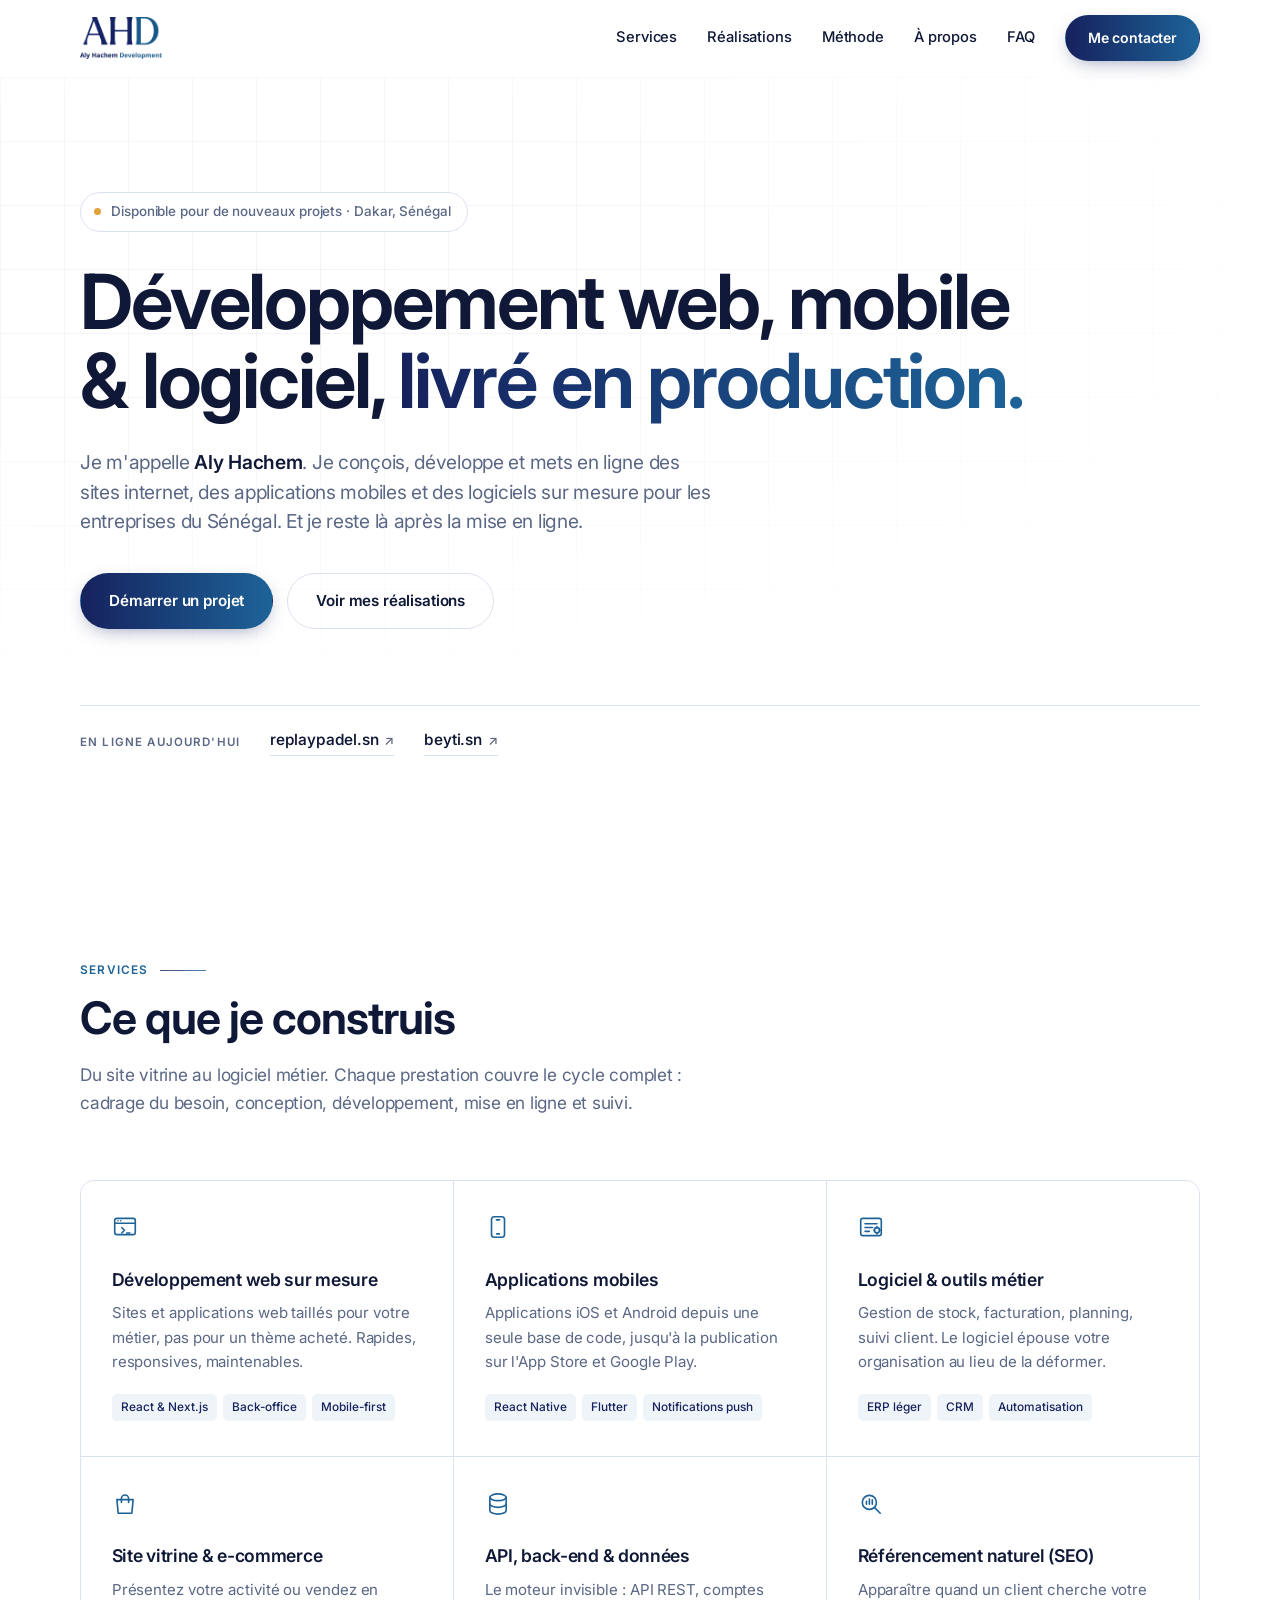
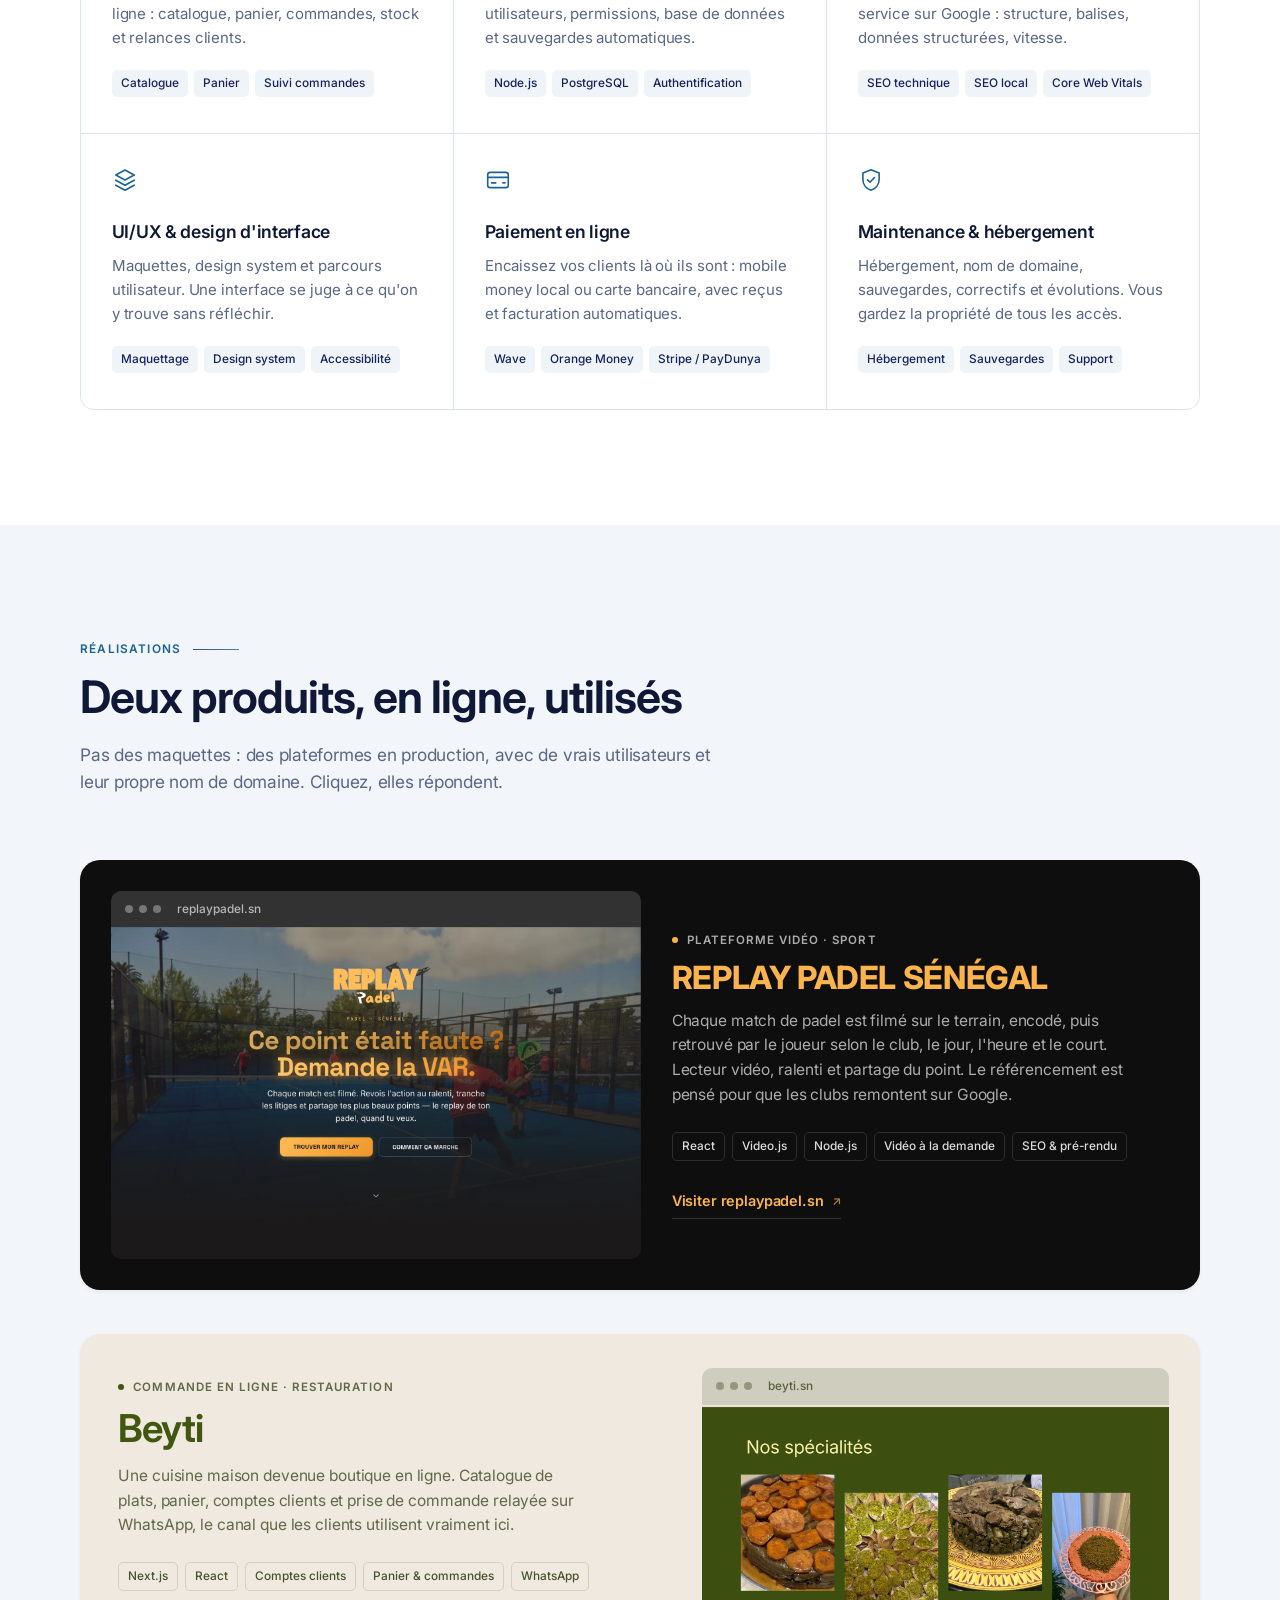
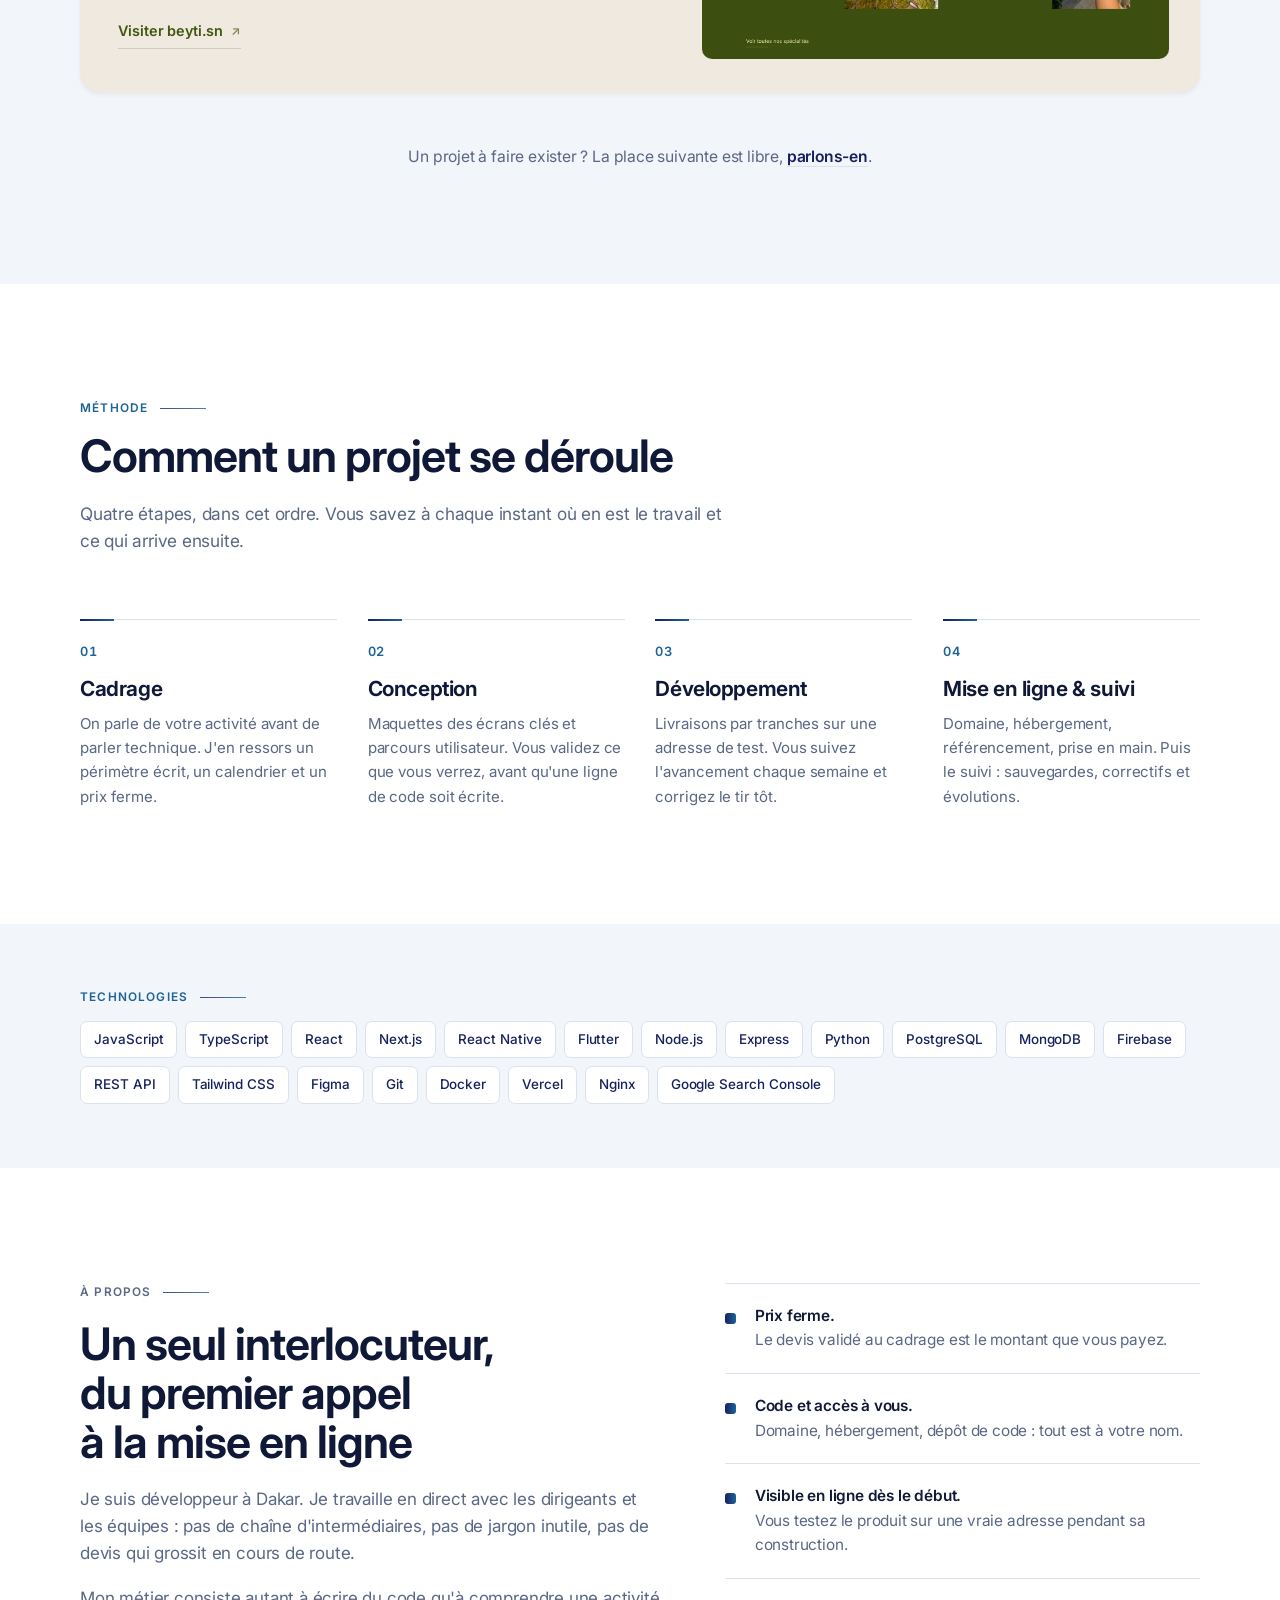
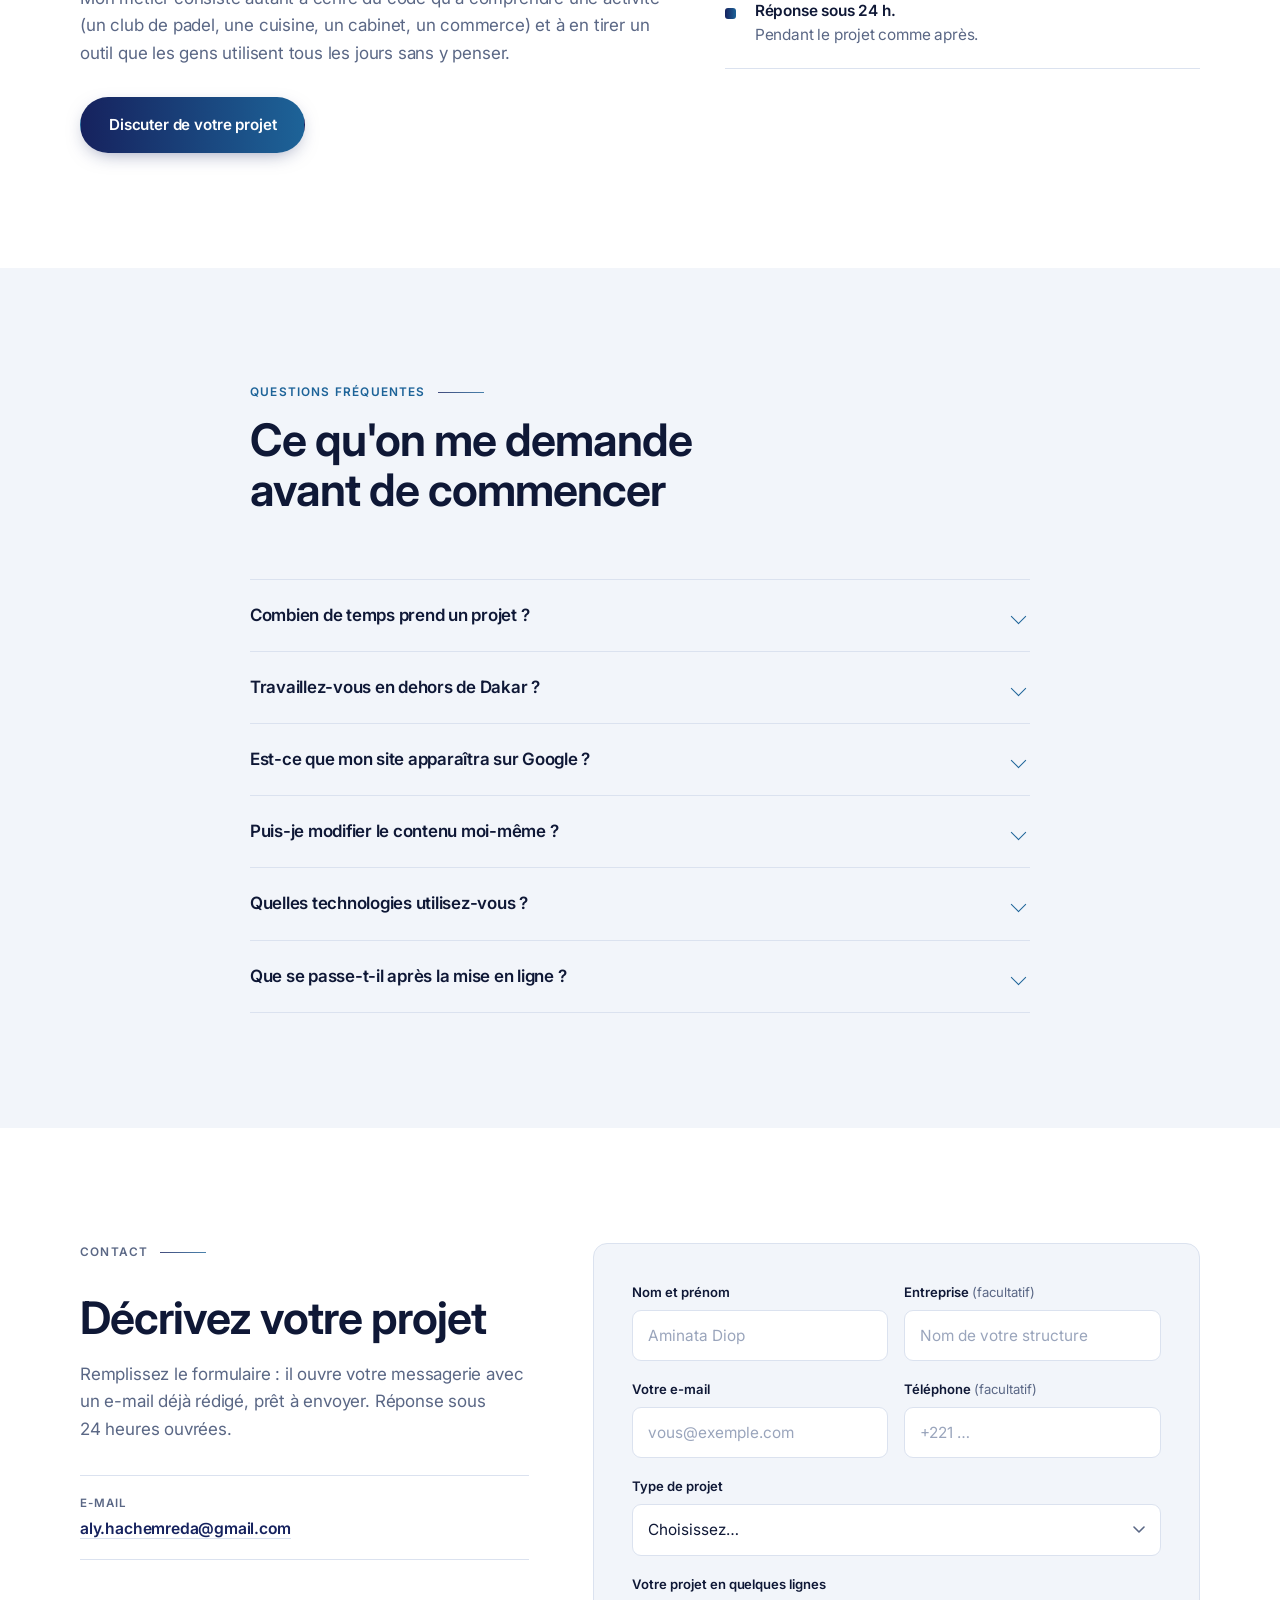
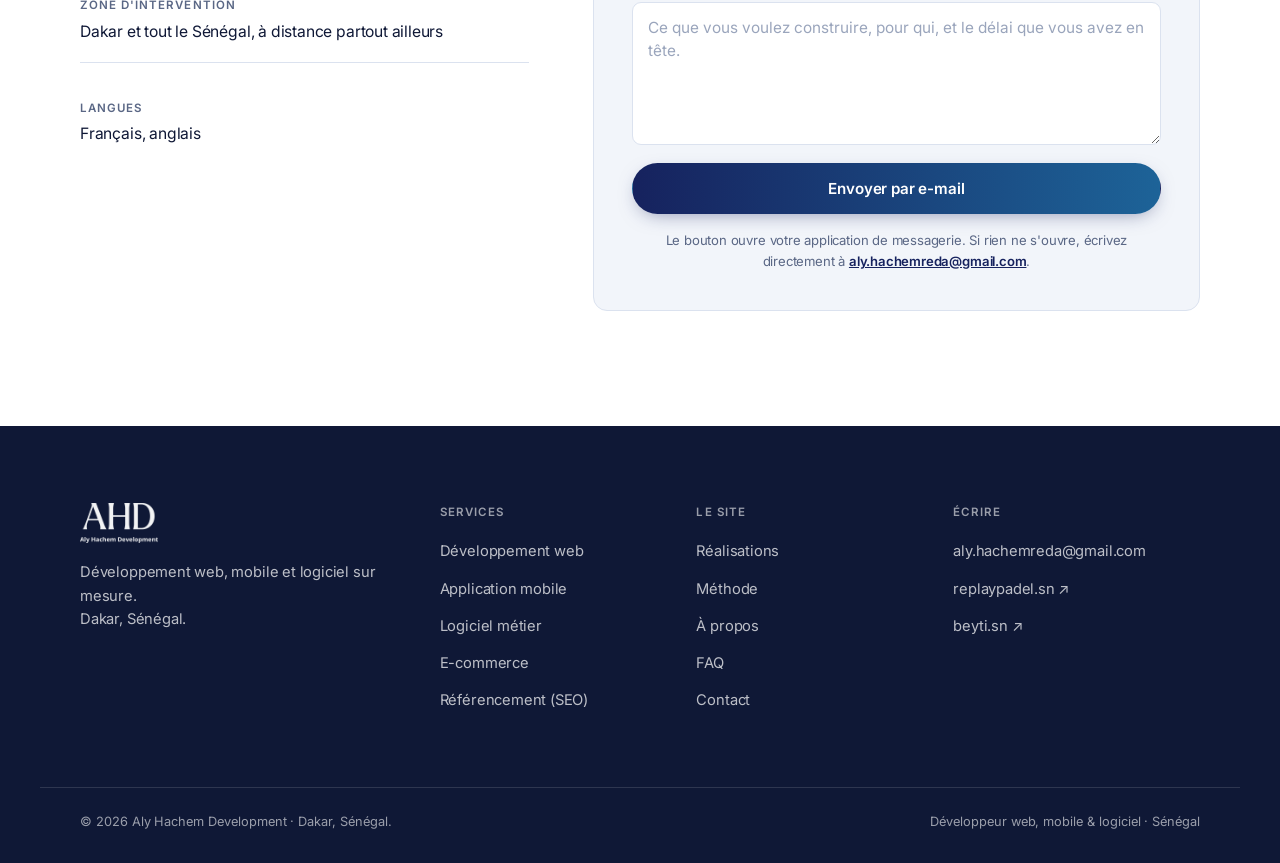
==== commit 87e917fa: "Typographie premium, texte sans tirets, FAQ sans prix - Une seule famille à tailles optiques : SF Pr" ====
--- a/index.html
+++ b/index.html
@@ -19,13 +19,13 @@
 <meta property="og:type" content="website">
 <meta property="og:site_name" content="Aly Hachem Development">
 <meta property="og:locale" content="fr_SN">
-<meta property="og:title" content="Développeur web, mobile & logiciel à Dakar, Sénégal — Aly Hachem Development">
+<meta property="og:title" content="Développeur web, mobile & logiciel à Dakar, Sénégal | Aly Hachem Development">
 <meta property="og:description" content="Sites web, applications mobiles et logiciels sur mesure pour les entreprises du Sénégal. Conçus, développés et mis en production à Dakar.">
 <meta property="og:url" content="https://alyhachem.dev/">
 <meta property="og:image" content="https://alyhachem.dev/assets/img/og-image.jpg">
 <meta property="og:image:width" content="1200">
 <meta property="og:image:height" content="630">
-<meta property="og:image:alt" content="Aly Hachem Development — développement web, mobile et logiciel à Dakar">
+<meta property="og:image:alt" content="Aly Hachem Development, développement web, mobile et logiciel à Dakar">
 <meta name="twitter:card" content="summary_large_image">
 <meta name="twitter:title" content="Développeur web, mobile & logiciel à Dakar, Sénégal">
 <meta name="twitter:description" content="Sites web, applications mobiles et logiciels sur mesure pour les entreprises du Sénégal.">
@@ -42,7 +42,7 @@
 <link rel="preconnect" href="https://fonts.googleapis.com">
 <link rel="preconnect" href="https://fonts.gstatic.com" crossorigin>
 <link rel="preload" as="image" href="assets/img/logo-ahd.png">
-<link href="https://fonts.googleapis.com/css2?family=Archivo:wght@400;500;600;700&family=Bodoni+Moda:ital,opsz,wght@0,6..96,400;0,6..96,500;1,6..96,400;1,6..96,500&family=JetBrains+Mono:wght@400;500&display=swap" rel="stylesheet">
+<link href="https://fonts.googleapis.com/css2?family=Inter:opsz,wght@14..32,400..800&display=swap" rel="stylesheet">
 <link rel="stylesheet" href="assets/css/style.css">
 
 <script type="application/ld+json">
@@ -156,12 +156,6 @@
       "mainEntity": [
         {
           "@type": "Question",
-          "name": "Combien coûte un site web au Sénégal ?",
-          "acceptedAnswer": { "@type": "Answer", "text": "Le prix dépend du nombre de pages, des fonctionnalités et du besoin de back-office. Un site vitrine se situe généralement entre 250 000 et 900 000 FCFA ; une application web ou mobile avec comptes, paiement et administration démarre plus haut. Vous recevez un devis détaillé et un prix ferme avant le début du travail."
-          }
-        },
-        {
-          "@type": "Question",
           "name": "Combien de temps prend un projet ?",
           "acceptedAnswer": { "@type": "Answer", "text": "Un site vitrine prend deux à quatre semaines. Une application web ou mobile complète prend six à douze semaines selon le périmètre. Le calendrier est fixé au cadrage et vous voyez une version en ligne dès les premières semaines." }
         },
@@ -202,7 +196,7 @@
 
 <header class="site-head" id="top">
   <div class="wrap head-inner">
-    <a class="brand" href="#top" aria-label="Aly Hachem Development — accueil">
+    <a class="brand" href="#top" aria-label="Accueil Aly Hachem Development">
       <img src="assets/img/logo-ahd.png" alt="Logo Aly Hachem Development" width="720" height="368" decoding="async">
     </a>
 
@@ -260,7 +254,7 @@
         <p class="eyebrow">Services</p>
         <h2 class="h2">Ce que je construis</h2>
         <p class="sec-lede">
-          Du site vitrine au logiciel métier. Chaque prestation couvre le cycle complet :
+          Du site vitrine au logiciel métier. Chaque prestation couvre le cycle complet&nbsp;:
           cadrage du besoin, conception, développement, mise en ligne et suivi.
         </p>
       </div>
@@ -291,21 +285,21 @@
         <article class="card">
           <svg class="ic" viewBox="0 0 24 24" fill="none" stroke="currentColor" stroke-width="1.5" stroke-linecap="round" stroke-linejoin="round" aria-hidden="true"><path d="M4.5 8h15l-1.2 12.5H5.7z"/><path d="M8.7 10.5V7a3.3 3.3 0 0 1 6.6 0v3.5"/></svg>
           <h3>Site vitrine &amp; e-commerce</h3>
-          <p>Présentez votre activité ou vendez en ligne : catalogue, panier, commandes, stock et relances clients.</p>
+          <p>Présentez votre activité ou vendez en ligne&nbsp;: catalogue, panier, commandes, stock et relances clients.</p>
           <ul class="tags"><li>Catalogue</li><li>Panier</li><li>Suivi commandes</li></ul>
         </article>
 
         <article class="card">
           <svg class="ic" viewBox="0 0 24 24" fill="none" stroke="currentColor" stroke-width="1.5" stroke-linecap="round" stroke-linejoin="round" aria-hidden="true"><ellipse cx="12" cy="5.8" rx="7.5" ry="3.1"/><path d="M4.5 5.8v12.4c0 1.7 3.4 3.1 7.5 3.1s7.5-1.4 7.5-3.1V5.8"/><path d="M4.5 12c0 1.7 3.4 3.1 7.5 3.1s7.5-1.4 7.5-3.1"/></svg>
           <h3>API, back-end &amp; données</h3>
-          <p>Le moteur invisible : API REST, comptes utilisateurs, permissions, base de données et sauvegardes automatiques.</p>
+          <p>Le moteur invisible&nbsp;: API REST, comptes utilisateurs, permissions, base de données et sauvegardes automatiques.</p>
           <ul class="tags"><li>Node.js</li><li>PostgreSQL</li><li>Authentification</li></ul>
         </article>
 
         <article class="card">
           <svg class="ic" viewBox="0 0 24 24" fill="none" stroke="currentColor" stroke-width="1.5" stroke-linecap="round" stroke-linejoin="round" aria-hidden="true"><circle cx="10.5" cy="10.5" r="6.5"/><path d="M15.3 15.3l5.2 5.2"/><path d="M7.8 12.2V9.6M10.5 12.2V7.4M13.2 12.2v-4"/></svg>
           <h3>Référencement naturel (SEO)</h3>
-          <p>Apparaître quand un client cherche votre service sur Google : structure, balises, données structurées, vitesse.</p>
+          <p>Apparaître quand un client cherche votre service sur Google&nbsp;: structure, balises, données structurées, vitesse.</p>
           <ul class="tags"><li>SEO technique</li><li>SEO local</li><li>Core Web Vitals</li></ul>
         </article>
 
@@ -319,7 +313,7 @@
         <article class="card">
           <svg class="ic" viewBox="0 0 24 24" fill="none" stroke="currentColor" stroke-width="1.5" stroke-linecap="round" stroke-linejoin="round" aria-hidden="true"><rect x="2.5" y="5" width="19" height="14" rx="2.2"/><path d="M2.5 9.6h19"/><path d="M6 14.6h4"/><path d="M16.5 14.6h2"/></svg>
           <h3>Paiement en ligne</h3>
-          <p>Encaissez vos clients là où ils sont : mobile money local ou carte bancaire, avec reçus et facturation automatiques.</p>
+          <p>Encaissez vos clients là où ils sont&nbsp;: mobile money local ou carte bancaire, avec reçus et facturation automatiques.</p>
           <ul class="tags"><li>Wave</li><li>Orange Money</li><li>Stripe / PayDunya</li></ul>
         </article>
 
@@ -341,7 +335,7 @@
         <p class="eyebrow">Réalisations</p>
         <h2 class="h2">Deux produits, en ligne, utilisés</h2>
         <p class="sec-lede">
-          Pas des maquettes : des plateformes en production, avec de vrais utilisateurs
+          Pas des maquettes&nbsp;: des plateformes en production, avec de vrais utilisateurs
           et leur propre nom de domaine. Cliquez, elles répondent.
         </p>
       </div>
@@ -350,7 +344,7 @@
 
         <!-- Replay Padel -->
         <a class="work work-replay" href="https://replaypadel.sn/" target="_blank" rel="noopener"
-           aria-label="Visiter replaypadel.sn — s'ouvre dans un nouvel onglet">
+           aria-label="Visiter replaypadel.sn (s'ouvre dans un nouvel onglet)">
           <div class="work-shot">
             <div class="chrome">
               <span class="cdot"></span><span class="cdot"></span><span class="cdot"></span>
@@ -367,8 +361,8 @@
             <h3 class="work-title">Replay Padel Sénégal</h3>
             <p class="work-desc">
               Chaque match de padel est filmé sur le terrain, encodé, puis retrouvé par le
-              joueur selon le club, le jour, l'heure et le court. Lecteur vidéo, ralenti,
-              partage du point — et un référencement pensé pour que les clubs remontent sur Google.
+              joueur selon le club, le jour, l'heure et le court. Lecteur vidéo, ralenti
+              et partage du point. Le référencement est pensé pour que les clubs remontent sur Google.
             </p>
             <ul class="work-stack"><li>React</li><li>Video.js</li><li>Node.js</li><li>Vidéo à la demande</li><li>SEO &amp; pré-rendu</li></ul>
             <span class="work-go">Visiter replaypadel.sn<span class="ext">↗</span></span>
@@ -377,7 +371,7 @@
 
         <!-- Beyti -->
         <a class="work work-beyti" href="https://beyti.sn/" target="_blank" rel="noopener"
-           aria-label="Visiter beyti.sn — s'ouvre dans un nouvel onglet">
+           aria-label="Visiter beyti.sn (s'ouvre dans un nouvel onglet)">
           <div class="work-shot">
             <div class="chrome">
               <span class="cdot"></span><span class="cdot"></span><span class="cdot"></span>
@@ -394,7 +388,7 @@
             <h3 class="work-title">Beyti</h3>
             <p class="work-desc">
               Une cuisine maison devenue boutique en ligne. Catalogue de plats, panier,
-              comptes clients et prise de commande relayée sur WhatsApp — le canal que les
+              comptes clients et prise de commande relayée sur WhatsApp, le canal que les
               clients utilisent vraiment ici.
             </p>
             <ul class="work-stack"><li>Next.js</li><li>React</li><li>Comptes clients</li><li>Panier &amp; commandes</li><li>WhatsApp</li></ul>
@@ -405,7 +399,7 @@
       </div>
 
       <p class="works-foot">
-        Un projet à faire exister ? <a href="#contact">Parlons-en</a> — la place suivante est libre.
+        Un projet à faire exister&nbsp;? La place suivante est libre, <a href="#contact">parlons-en</a>.
       </p>
     </div>
   </section>
@@ -441,7 +435,7 @@
         <li>
           <span class="step-n">04</span>
           <h3>Mise en ligne &amp; suivi</h3>
-          <p>Domaine, hébergement, référencement, prise en main. Puis le suivi : sauvegardes, correctifs et évolutions.</p>
+          <p>Domaine, hébergement, référencement, prise en main. Puis le suivi&nbsp;: sauvegardes, correctifs et évolutions.</p>
         </li>
       </ol>
     </div>
@@ -468,19 +462,19 @@
         <h2 class="h2">Un seul interlocuteur, du premier appel à la mise en ligne</h2>
         <p>
           Je suis développeur à Dakar. Je travaille en direct avec les dirigeants et les
-          équipes : pas de chaîne d'intermédiaires, pas de jargon inutile, pas de devis
+          équipes&nbsp;: pas de chaîne d'intermédiaires, pas de jargon inutile, pas de devis
           qui grossit en cours de route.
         </p>
         <p>
-          Mon métier consiste autant à écrire du code qu'à comprendre une activité — un
-          club de padel, une cuisine, un cabinet, un commerce — et à en tirer un outil que
+          Mon métier consiste autant à écrire du code qu'à comprendre une activité (un
+          club de padel, une cuisine, un cabinet, un commerce) et à en tirer un outil que
           les gens utilisent tous les jours sans y penser.
         </p>
         <a class="btn btn-primary" href="#contact">Discuter de votre projet</a>
       </div>
       <ul class="pledges">
         <li><strong>Prix ferme.</strong> Le devis validé au cadrage est le montant que vous payez.</li>
-        <li><strong>Code et accès à vous.</strong> Domaine, hébergement, dépôt de code : tout est à votre nom.</li>
+        <li><strong>Code et accès à vous.</strong> Domaine, hébergement, dépôt de code&nbsp;: tout est à votre nom.</li>
         <li><strong>Visible en ligne dès le début.</strong> Vous testez le produit sur une vraie adresse pendant sa construction.</li>
         <li><strong>Réponse sous 24&nbsp;h.</strong> Pendant le projet comme après.</li>
       </ul>
@@ -497,32 +491,28 @@
 
       <div class="faq">
         <details>
-          <summary>Combien coûte un site web au Sénégal ?</summary>
-          <p>Le prix dépend du nombre de pages, des fonctionnalités et du besoin de back-office. Un site vitrine se situe généralement entre 250 000 et 900 000 FCFA ; une application web ou mobile avec comptes, paiement et administration démarre plus haut. Vous recevez un devis détaillé et un prix ferme avant le début du travail.</p>
-        </details>
-        <details>
-          <summary>Combien de temps prend un projet ?</summary>
+          <summary>Combien de temps prend un projet&nbsp;?</summary>
           <p>Un site vitrine prend deux à quatre semaines. Une application web ou mobile complète prend six à douze semaines selon le périmètre. Le calendrier est fixé au cadrage et vous voyez une version en ligne dès les premières semaines.</p>
         </details>
         <details>
-          <summary>Travaillez-vous en dehors de Dakar ?</summary>
+          <summary>Travaillez-vous en dehors de Dakar&nbsp;?</summary>
           <p>Oui. Je suis basé à Dakar et je travaille avec des clients partout au Sénégal, en Afrique de l'Ouest et à l'international, à distance ou sur place pour les réunions de cadrage.</p>
         </details>
         <details>
-          <summary>Est-ce que mon site apparaîtra sur Google ?</summary>
-          <p>Le référencement naturel fait partie de la livraison : structure sémantique, balises, données structurées, sitemap, temps de chargement et version mobile. Le site est soumis à la Google Search Console et je vous transmets les accès.</p>
+          <summary>Est-ce que mon site apparaîtra sur Google&nbsp;?</summary>
+          <p>Le référencement naturel fait partie de la livraison&nbsp;: structure sémantique, balises, données structurées, sitemap, temps de chargement et version mobile. Le site est soumis à la Google Search Console et je vous transmets les accès.</p>
         </details>
         <details>
-          <summary>Puis-je modifier le contenu moi-même ?</summary>
+          <summary>Puis-je modifier le contenu moi-même&nbsp;?</summary>
           <p>Oui. Les projets qui le nécessitent reçoivent un back-office pour gérer textes, images, produits et commandes sans toucher au code. Une session de prise en main est comprise.</p>
         </details>
         <details>
-          <summary>Quelles technologies utilisez-vous ?</summary>
+          <summary>Quelles technologies utilisez-vous&nbsp;?</summary>
           <p>Principalement React, Next.js, Node.js et PostgreSQL pour le web, React Native et Flutter pour le mobile. Le choix se fait selon le besoin, jamais selon la mode.</p>
         </details>
         <details>
-          <summary>Que se passe-t-il après la mise en ligne ?</summary>
-          <p>Le site reste suivi : hébergement, sauvegardes, correctifs et évolutions. Vous restez propriétaire du code, du nom de domaine et de tous les accès.</p>
+          <summary>Que se passe-t-il après la mise en ligne&nbsp;?</summary>
+          <p>Le site reste suivi&nbsp;: hébergement, sauvegardes, correctifs et évolutions. Vous restez propriétaire du code, du nom de domaine et de tous les accès.</p>
         </details>
       </div>
     </div>
@@ -536,7 +526,7 @@
         <p class="eyebrow">Contact</p>
         <h2 class="h2">Décrivez votre projet</h2>
         <p>
-          Remplissez le formulaire : il ouvre votre messagerie avec un e-mail déjà rédigé,
+          Remplissez le formulaire&nbsp;: il ouvre votre messagerie avec un e-mail déjà rédigé,
           prêt à envoyer. Réponse sous 24&nbsp;heures ouvrées.
         </p>
 
@@ -544,7 +534,7 @@
           <dt>E-mail</dt>
           <dd><a href="mailto:aly.hachemreda@gmail.com">aly.hachemreda@gmail.com</a></dd>
           <dt>Zone d'intervention</dt>
-          <dd>Dakar &amp; tout le Sénégal — à distance partout ailleurs</dd>
+          <dd>Dakar et tout le Sénégal, à distance partout ailleurs</dd>
           <dt>Langues</dt>
           <dd>Français, anglais</dd>
         </dl>
@@ -646,7 +636,7 @@
   </div>
 
   <div class="wrap foot-legal">
-    <p>© <span id="year">2026</span> Aly Hachem Development — Dakar, Sénégal.</p>
+    <p>© <span id="year">2026</span> Aly Hachem Development · Dakar, Sénégal.</p>
     <p>Développeur web, mobile &amp; logiciel · Sénégal</p>
   </div>
 </footer>
--- a/assets/css/style.css
+++ b/assets/css/style.css
@@ -15,9 +15,13 @@
 
   --grad: linear-gradient(90deg, var(--navy) 0%, var(--steel) 100%);
 
-  --f-display: "Bodoni Moda", "Playfair Display", Georgia, "Times New Roman", serif;
-  --f-body:    "Archivo", "Helvetica Neue", Arial, sans-serif;
-  --f-mono:    "JetBrains Mono", ui-monospace, "SF Mono", Menlo, Consolas, monospace;
+  /* Une seule famille, à tailles optiques : SF Pro native sur Mac/iPhone,
+     Inter (axe opsz 14→32) partout ailleurs. La hiérarchie vient de la graisse
+     et de la taille, l'approche est réglée par taille (voir Typographie). */
+  --f-sans: -apple-system, BlinkMacSystemFont, "Inter", "Segoe UI", Roboto, "Helvetica Neue", Arial, sans-serif;
+  --f-display: var(--f-sans);
+  --f-body:    var(--f-sans);
+  --f-mono:    ui-monospace, "SF Mono", Menlo, Consolas, "Liberation Mono", monospace;
 
   --wrap: 1200px;
   --gut: clamp(20px, 5vw, 40px);
@@ -35,9 +39,14 @@
   color:var(--ink);
   font-family:var(--f-body);
   font-size:17px;
-  line-height:1.65;
+  line-height:1.6;
   font-weight:400;
+  letter-spacing:-0.011em;
+  font-optical-sizing:auto;
+  font-kerning:normal;
+  font-synthesis:none;
   -webkit-font-smoothing:antialiased;
+  -moz-osx-font-smoothing:grayscale;
   text-rendering:optimizeLegibility;
   overflow-x:hidden;
 }
@@ -61,18 +70,20 @@
 
 /* ─────────────── Typographie ─────────────── */
 
+/* L'approche se resserre à mesure que le corps grandit ; l'interlignage aussi. */
 .display{
   font-family:var(--f-display);
-  font-weight:400;
-  font-size:clamp(2.6rem, 6.4vw, 5.1rem);
-  line-height:1.03;
-  letter-spacing:-0.018em;
+  font-weight:650;
+  font-size:clamp(2.5rem, 6vw, 4.75rem);
+  line-height:1.04;
+  letter-spacing:-0.028em;
+  text-wrap:balance;
   margin:0 0 28px;
   color:var(--ink);
 }
 .display em{
-  font-style:italic;
-  font-weight:400;
+  font-style:normal;
+  font-weight:inherit;
   background:var(--grad);
   -webkit-background-clip:text;
   background-clip:text;
@@ -81,19 +92,21 @@
 
 .h2{
   font-family:var(--f-display);
-  font-weight:400;
-  font-size:clamp(1.95rem, 3.6vw, 3rem);
-  line-height:1.12;
-  letter-spacing:-0.015em;
+  font-weight:650;
+  font-size:clamp(1.9rem, 3.5vw, 2.85rem);
+  line-height:1.1;
+  letter-spacing:-0.022em;
+  text-wrap:balance;
   margin:0 0 18px;
   color:var(--ink);
 }
 
+/* petites capitales d'étiquette : approche positive, jamais négative */
 .eyebrow{
-  font-family:var(--f-mono);
-  font-size:.7rem;
-  font-weight:500;
-  letter-spacing:.2em;
+  font-family:var(--f-body);
+  font-size:.74rem;
+  font-weight:600;
+  letter-spacing:.1em;
   text-transform:uppercase;
   color:var(--steel);
   margin:0 0 14px;
@@ -110,14 +123,14 @@
 }
 
 .sec-head{ max-width:660px; margin-bottom:clamp(40px, 5vw, 64px); }
-.sec-lede{ color:var(--muted); font-size:1.06rem; margin:0; }
+.sec-lede{ color:var(--muted); font-size:1.08rem; letter-spacing:-0.013em; margin:0; text-wrap:pretty; }
 
 /* ─────────────── Boutons ─────────────── */
 
 .btn{
   display:inline-flex; align-items:center; justify-content:center; gap:9px;
   font-family:var(--f-body);
-  font-size:.95rem; font-weight:600; letter-spacing:.005em;
+  font-size:.95rem; font-weight:600; letter-spacing:-0.01em;
   padding:15px 28px;
   border-radius:999px;
   text-decoration:none;
@@ -160,7 +173,7 @@
 /* NB : ne jamais cibler `.nav a` sans exclure `.btn` — la spécificité (0,2,0)
    écraserait le padding du bouton et le ferait déborder. */
 .nav a:not(.btn){
-  font-size:.92rem; font-weight:500; text-decoration:none; color:var(--ink);
+  font-size:.92rem; font-weight:500; letter-spacing:-0.008em; text-decoration:none; color:var(--ink);
   position:relative; padding:4px 0;
   transition:color .18s ease;
 }
@@ -206,8 +219,8 @@
 
 .status{
   display:inline-flex; align-items:center; gap:10px;
-  font-family:var(--f-mono); font-size:.73rem; font-weight:500;
-  letter-spacing:.11em; text-transform:uppercase; color:var(--muted);
+  font-family:var(--f-body); font-size:.84rem; font-weight:500;
+  letter-spacing:-0.006em; color:var(--muted); text-wrap:balance;
   background:var(--paper);
   border:1px solid var(--rule);
   padding:8px 16px 8px 13px; border-radius:999px;
@@ -225,8 +238,9 @@
 }
 
 .lede{
-  max-width:600px; font-size:clamp(1.02rem, 1.5vw, 1.18rem);
-  color:var(--muted); margin:0 0 36px;
+  max-width:640px; font-size:clamp(1.05rem, 1.5vw, 1.22rem);
+  line-height:1.55; letter-spacing:-0.015em;
+  color:var(--muted); margin:0 0 36px; text-wrap:pretty;
 }
 .lede strong{ color:var(--ink); font-weight:600; }
 
@@ -238,11 +252,11 @@
   padding-top:22px;
 }
 .ledger-label{
-  font-family:var(--f-mono); font-size:.68rem; font-weight:500;
-  letter-spacing:.19em; text-transform:uppercase; color:var(--muted);
+  font-family:var(--f-body); font-size:.72rem; font-weight:600;
+  letter-spacing:.1em; text-transform:uppercase; color:var(--muted);
 }
 .ledger a{
-  font-family:var(--f-mono); font-size:.92rem; font-weight:500;
+  font-family:var(--f-body); font-size:.96rem; font-weight:550; letter-spacing:-0.012em;
   text-decoration:none; color:var(--ink);
   display:inline-flex; align-items:baseline; gap:6px;
   border-bottom:1px solid var(--rule);
@@ -285,15 +299,15 @@
 
 .ic{ width:26px; height:26px; color:var(--steel); margin-bottom:20px; }
 .card h3{
-  font-family:var(--f-body); font-size:1.06rem; font-weight:600;
-  letter-spacing:-.01em; margin:0 0 10px; color:var(--ink);
-}
-.card p{ font-size:.94rem; color:var(--muted); margin:0 0 20px; }
+  font-family:var(--f-body); font-size:1.1rem; font-weight:600;
+  letter-spacing:-.017em; line-height:1.3; margin:0 0 10px; color:var(--ink);
+}
+.card p{ font-size:.94rem; letter-spacing:-.006em; color:var(--muted); margin:0 0 20px; }
 
 .tags{ list-style:none; margin:0; padding:0; display:flex; flex-wrap:wrap; gap:6px; }
 .tags li{
-  font-family:var(--f-mono); font-size:.68rem; font-weight:500;
-  letter-spacing:.04em; color:var(--navy);
+  font-family:var(--f-body); font-size:.74rem; font-weight:500;
+  letter-spacing:0; color:var(--navy);
   background:rgba(29,99,152,.07);
   border-radius:5px; padding:4px 9px;
 }
@@ -337,8 +351,8 @@
 }
 .cdot{ width:8px; height:8px; border-radius:50%; background:var(--w-muted); opacity:.5; flex:none; }
 .curl{
-  font-family:var(--f-mono); font-size:.7rem; color:var(--w-muted);
-  margin-left:10px; letter-spacing:.02em;
+  font-family:var(--f-body); font-size:.74rem; font-weight:500; color:var(--w-muted);
+  margin-left:10px; letter-spacing:0;
 }
 /* les captures gardent leur cadrage d'origine : aucun rognage, aucun texte coupé */
 .work-shot picture{
@@ -367,8 +381,8 @@
 
 .work-kicker{
   display:flex; align-items:center; gap:9px;
-  font-family:var(--f-mono); font-size:.68rem; font-weight:500;
-  letter-spacing:.14em; text-transform:uppercase; color:var(--w-muted);
+  font-family:var(--f-body); font-size:.72rem; font-weight:600;
+  letter-spacing:.09em; text-transform:uppercase; color:var(--w-muted);
   margin:0 0 12px;
 }
 .live{
@@ -377,21 +391,21 @@
 }
 @keyframes pulse-live{ 0%,100%{ opacity:1; } 50%{ opacity:.35; } }
 
-.work-title{ margin:0 0 14px; letter-spacing:-.015em; }
+.work-title{ margin:0 0 14px; letter-spacing:-.022em; }
 .work-replay .work-title{
-  font-family:var(--f-body); font-weight:700; font-size:clamp(1.6rem, 2.6vw, 2.2rem);
-  text-transform:uppercase; line-height:1.05; color:var(--w-accent);
+  font-family:var(--f-body); font-weight:750; font-size:clamp(1.55rem, 2.5vw, 2.1rem);
+  text-transform:uppercase; letter-spacing:-.012em; line-height:1.05; color:var(--w-accent);
 }
 .work-beyti .work-title{
-  font-family:var(--f-display); font-weight:400; font-size:clamp(1.8rem, 3vw, 2.5rem);
-  line-height:1.1; color:var(--w-accent);
-}
-
-.work-desc{ font-size:.97rem; color:var(--w-muted); margin:0 0 24px; max-width:46ch; }
+  font-family:var(--f-display); font-weight:650; font-size:clamp(1.8rem, 3vw, 2.5rem);
+  letter-spacing:-.026em; line-height:1.08; color:var(--w-accent);
+}
+
+.work-desc{ font-size:.97rem; letter-spacing:-.008em; color:var(--w-muted); margin:0 0 24px; max-width:46ch; text-wrap:pretty; }
 
 .work-stack{ list-style:none; display:flex; flex-wrap:wrap; gap:7px; margin:0 0 28px; padding:0; }
 .work-stack li{
-  font-family:var(--f-mono); font-size:.67rem; font-weight:500; letter-spacing:.03em;
+  font-family:var(--f-body); font-size:.74rem; font-weight:500; letter-spacing:0;
   color:var(--w-fg); opacity:.85;
   border:1px solid var(--w-line);
   border-radius:5px; padding:4px 9px;
@@ -399,7 +413,7 @@
 
 .work-go{
   display:inline-flex; align-items:center; gap:8px;
-  font-family:var(--f-mono); font-size:.8rem; font-weight:500; letter-spacing:.04em;
+  font-family:var(--f-body); font-size:.9rem; font-weight:600; letter-spacing:-.01em;
   color:var(--w-accent);
   border-bottom:1px solid var(--w-line);
   padding-bottom:6px;
@@ -429,21 +443,22 @@
   background:var(--grad);
 }
 .step-n{
-  font-family:var(--f-mono); font-size:.72rem; font-weight:500;
-  letter-spacing:.14em; color:var(--steel); display:block; margin-bottom:14px;
+  font-family:var(--f-body); font-size:.8rem; font-weight:600;
+  font-variant-numeric:tabular-nums;
+  letter-spacing:.06em; color:var(--steel); display:block; margin-bottom:14px;
 }
 .steps h3{
-  font-family:var(--f-display); font-weight:400; font-size:1.42rem;
-  letter-spacing:-.01em; margin:0 0 10px; color:var(--ink);
-}
-.steps p{ font-size:.94rem; color:var(--muted); margin:0; }
+  font-family:var(--f-display); font-weight:650; font-size:1.3rem;
+  letter-spacing:-.02em; line-height:1.25; margin:0 0 10px; color:var(--ink);
+}
+.steps p{ font-size:.94rem; letter-spacing:-.006em; color:var(--muted); margin:0; }
 
 /* ─────────────── Technologies ─────────────── */
 
 .tech-band{ padding-block:clamp(46px, 5vw, 68px); }
 .chips{ list-style:none; display:flex; flex-wrap:wrap; gap:8px; margin:0; padding:0; }
 .chips li{
-  font-family:var(--f-mono); font-size:.78rem; font-weight:500;
+  font-family:var(--f-body); font-size:.84rem; font-weight:500; letter-spacing:-.004em;
   color:var(--navy); background:var(--paper);
   border:1px solid var(--rule); border-radius:7px; padding:7px 13px;
   transition:border-color .18s ease, color .18s ease;
@@ -477,7 +492,7 @@
 .faq summary{
   list-style:none; cursor:pointer;
   padding:22px 44px 22px 0;
-  font-size:1.03rem; font-weight:600; color:var(--ink);
+  font-size:1.06rem; font-weight:600; letter-spacing:-.015em; color:var(--ink);
   position:relative;
   transition:color .18s ease;
 }
@@ -500,8 +515,8 @@
 
 .coord{ margin:0; border-top:1px solid var(--rule); }
 .coord dt{
-  font-family:var(--f-mono); font-size:.67rem; font-weight:500;
-  letter-spacing:.16em; text-transform:uppercase; color:var(--muted);
+  font-family:var(--f-body); font-size:.72rem; font-weight:600;
+  letter-spacing:.09em; text-transform:uppercase; color:var(--muted);
   padding-top:18px;
 }
 .coord dd{ margin:4px 0 18px; font-size:.98rem; border-bottom:1px solid var(--rule); padding-bottom:18px; }
@@ -518,8 +533,8 @@
 .form .row{ display:grid; grid-template-columns:1fr 1fr; gap:16px; }
 .field{ margin-bottom:18px; display:flex; flex-direction:column; }
 .field label{
-  font-size:.8rem; font-weight:600; color:var(--ink); margin-bottom:7px;
-  letter-spacing:.01em;
+  font-size:.82rem; font-weight:600; color:var(--ink); margin-bottom:7px;
+  letter-spacing:-.003em;
 }
 .opt{ font-weight:400; color:var(--muted); }
 .field input, .field select, .field textarea{
@@ -560,8 +575,8 @@
 .foot-brand p{ font-size:.92rem; margin:0; line-height:1.6; }
 
 .foot-nav h2{
-  font-family:var(--f-mono); font-size:.67rem; font-weight:500;
-  letter-spacing:.18em; text-transform:uppercase; color:rgba(255,255,255,.58);
+  font-family:var(--f-body); font-size:.72rem; font-weight:600;
+  letter-spacing:.1em; text-transform:uppercase; color:rgba(255,255,255,.58);
   margin:0 0 16px;
 }
 .foot-nav ul{ list-style:none; margin:0; padding:0; }
@@ -578,8 +593,8 @@
   padding-block:24px 30px;
 }
 .foot-legal p{
-  margin:0; font-family:var(--f-mono); font-size:.72rem;
-  color:rgba(255,255,255,.58); letter-spacing:.03em;
+  margin:0; font-family:var(--f-body); font-size:.8rem;
+  color:rgba(255,255,255,.58); letter-spacing:-.004em;
 }
 
 /* ═══════════════ Responsive ═══════════════ */
@@ -630,7 +645,7 @@
   .steps{ grid-template-columns:1fr; }
   .form .row{ grid-template-columns:1fr; gap:0; }
   .foot-inner{ grid-template-columns:1fr; }
-  .status{ font-size:.66rem; letter-spacing:.08em; padding:8px 14px; border-radius:16px; }
+  .status{ font-size:.78rem; padding:8px 14px; border-radius:16px; }
   .hero-cta .btn{ flex:1 1 100%; }
   /* le H1 se coupe naturellement : la césure du desktop devient parasite */
   .display br{ display:none; }
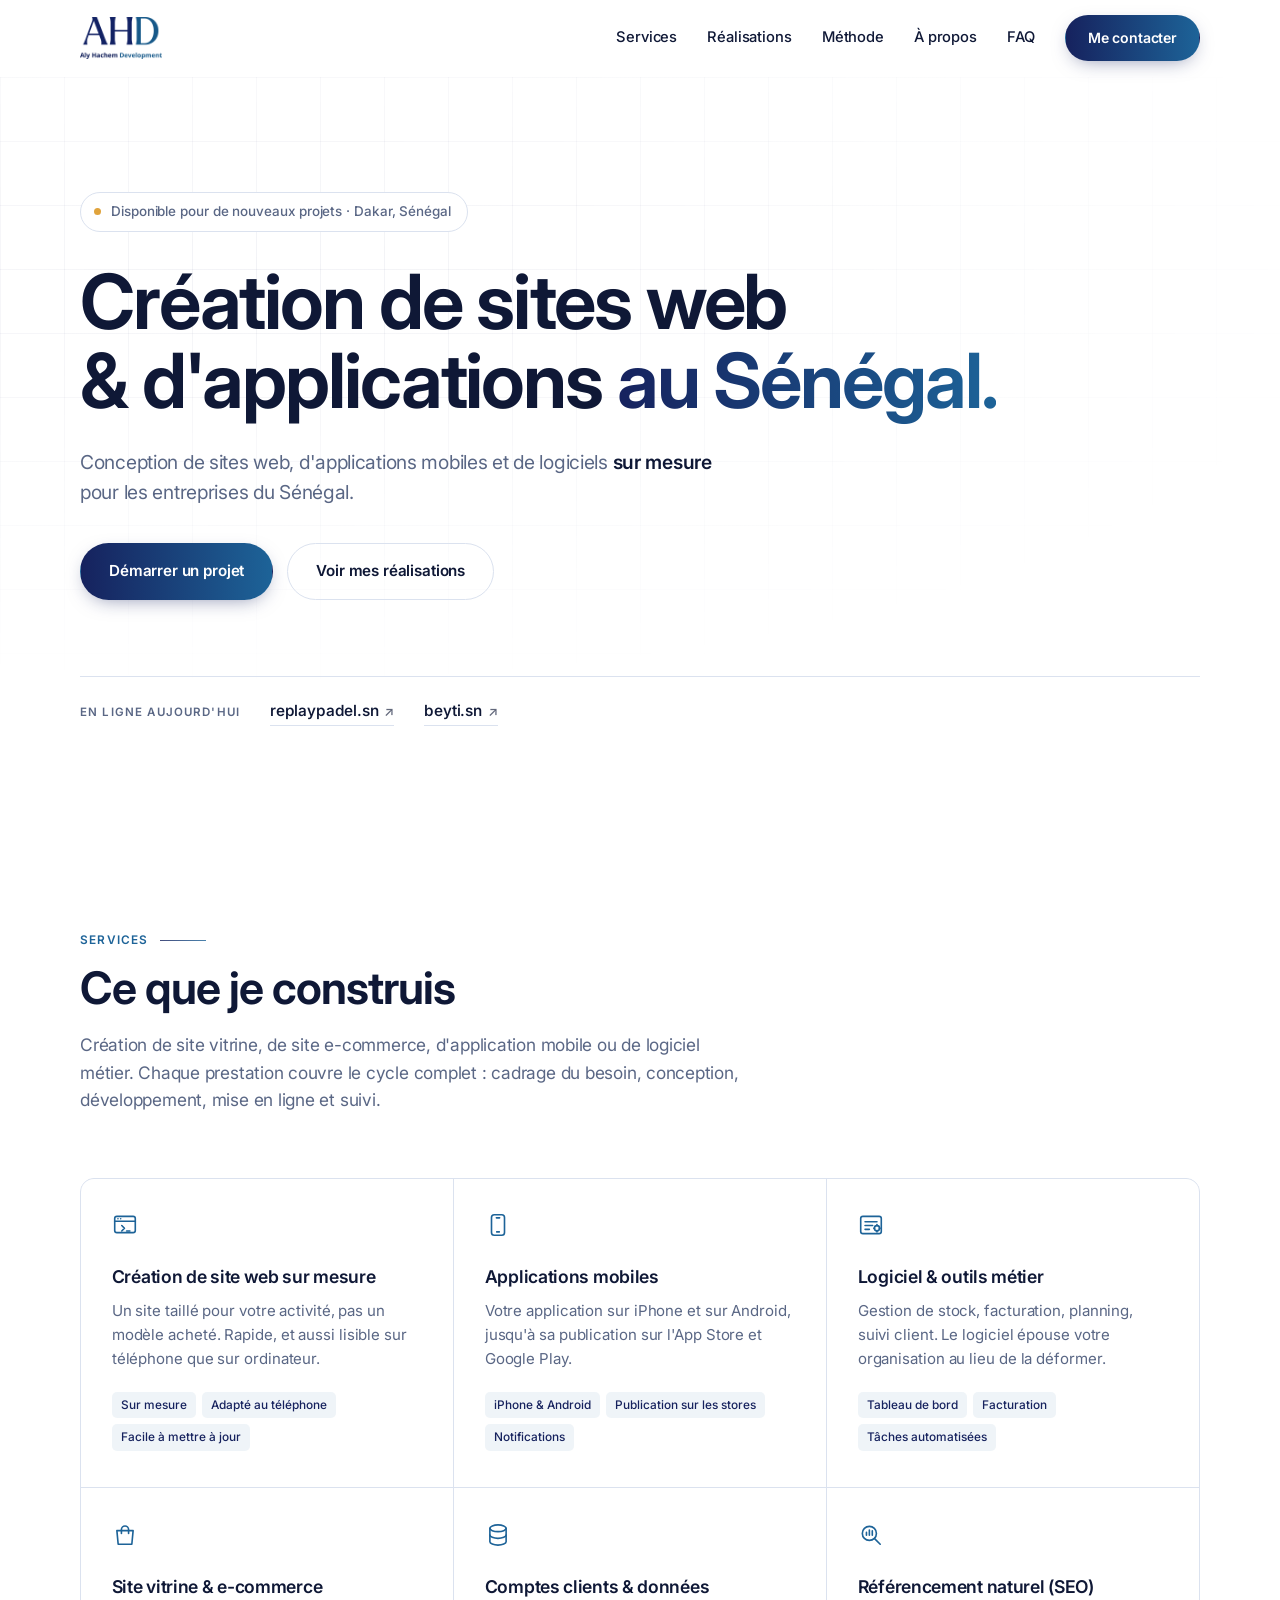
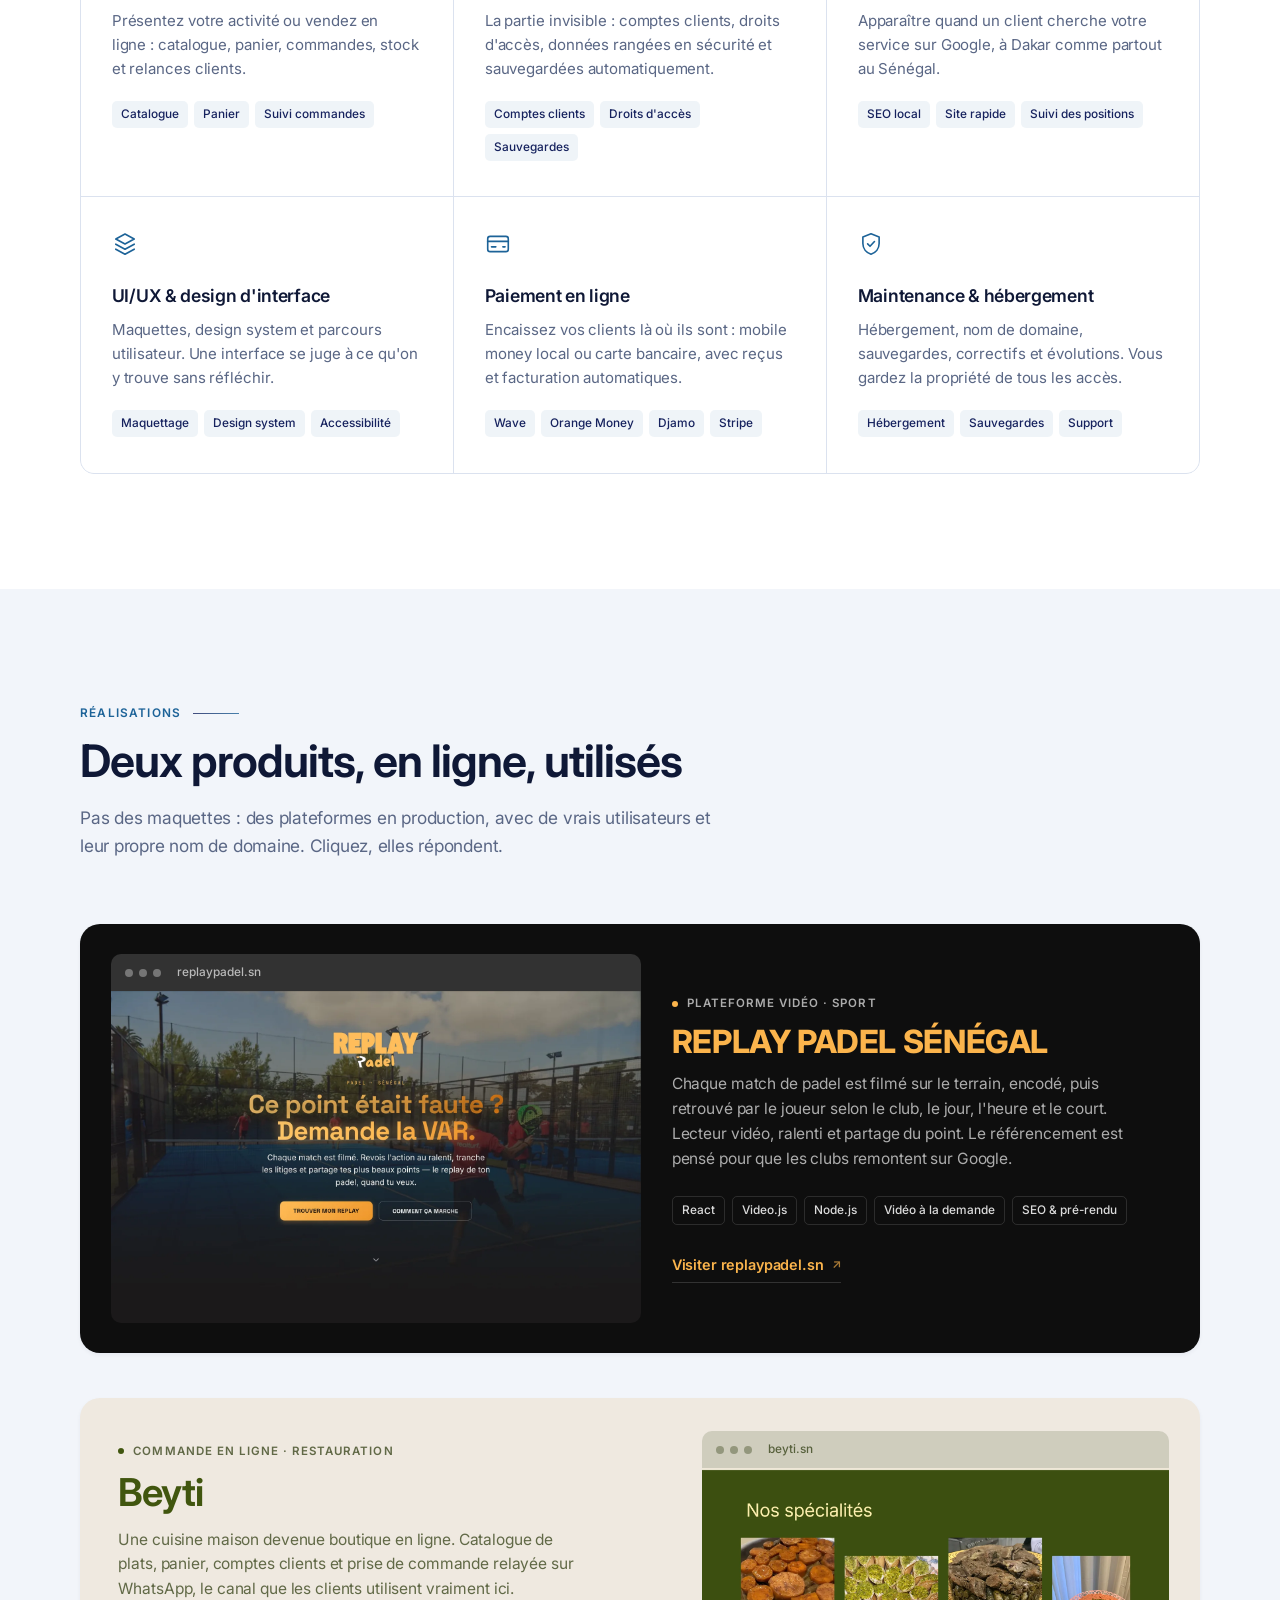
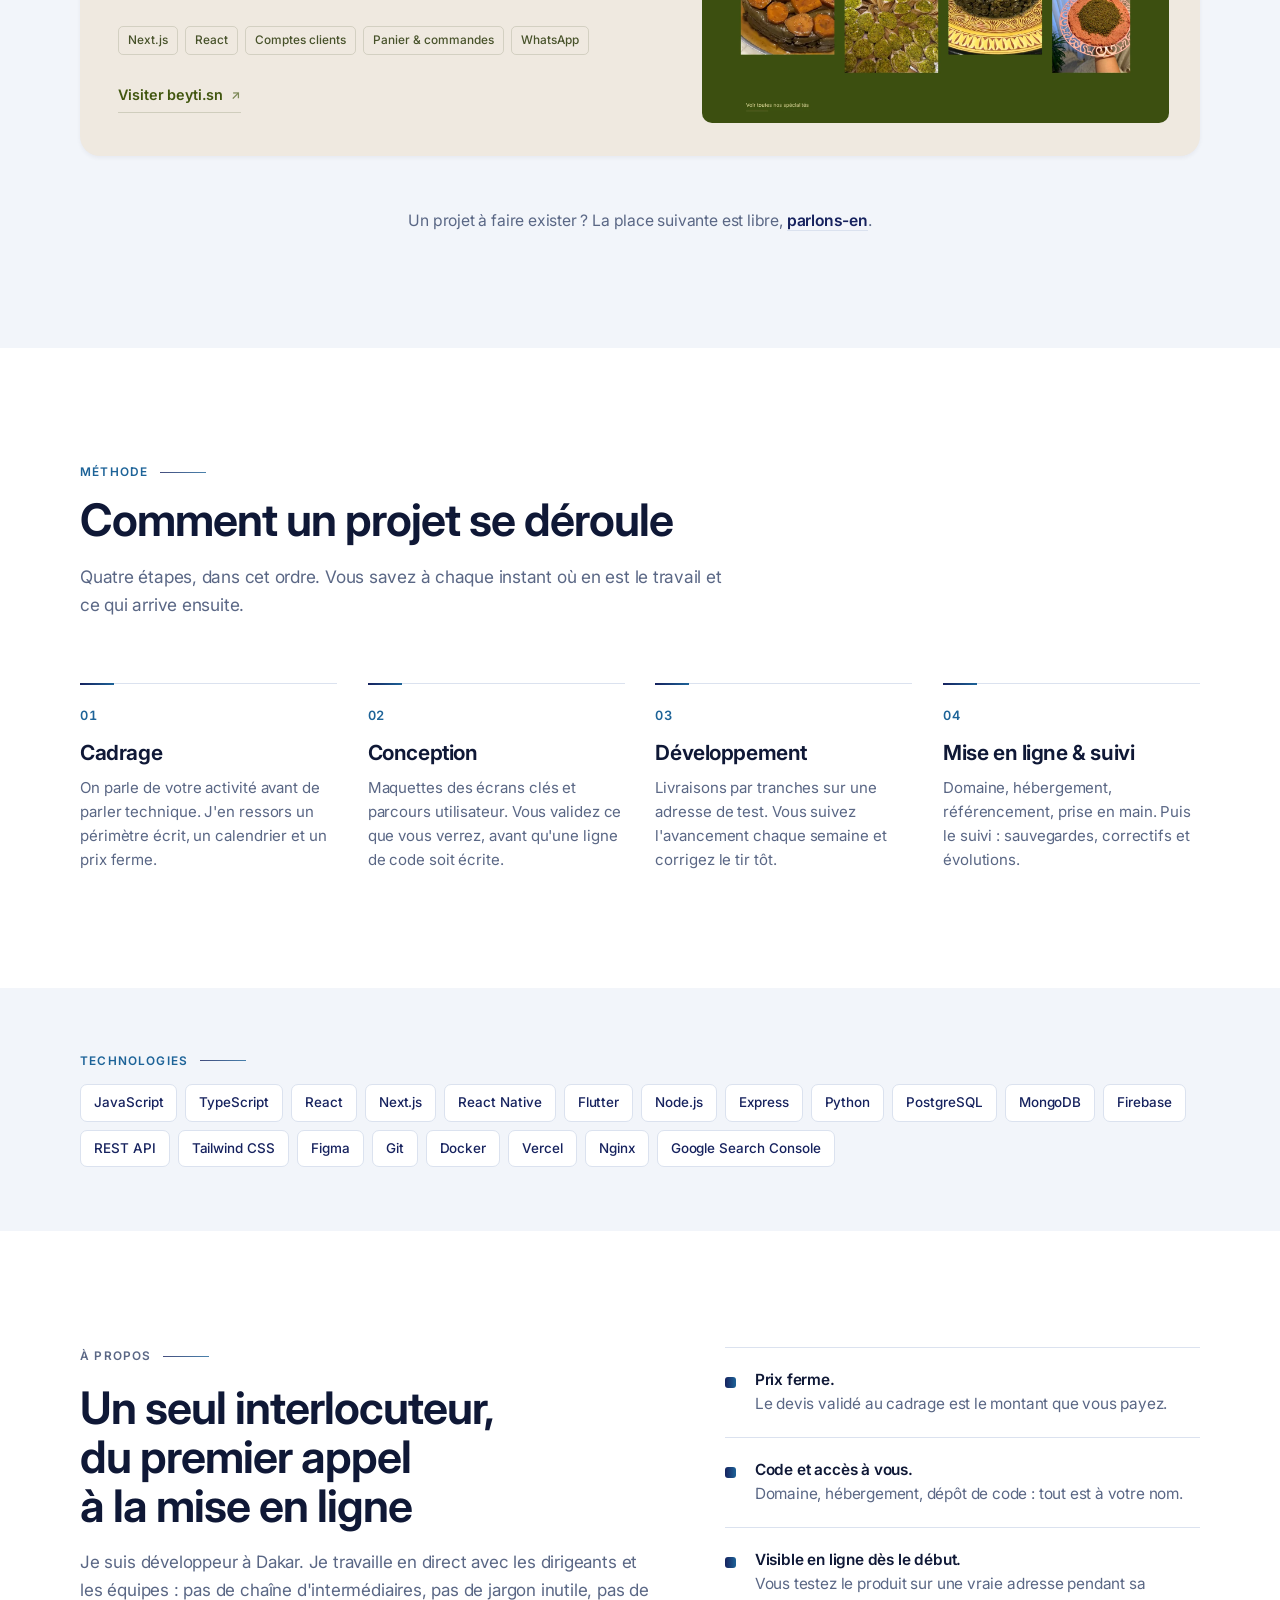
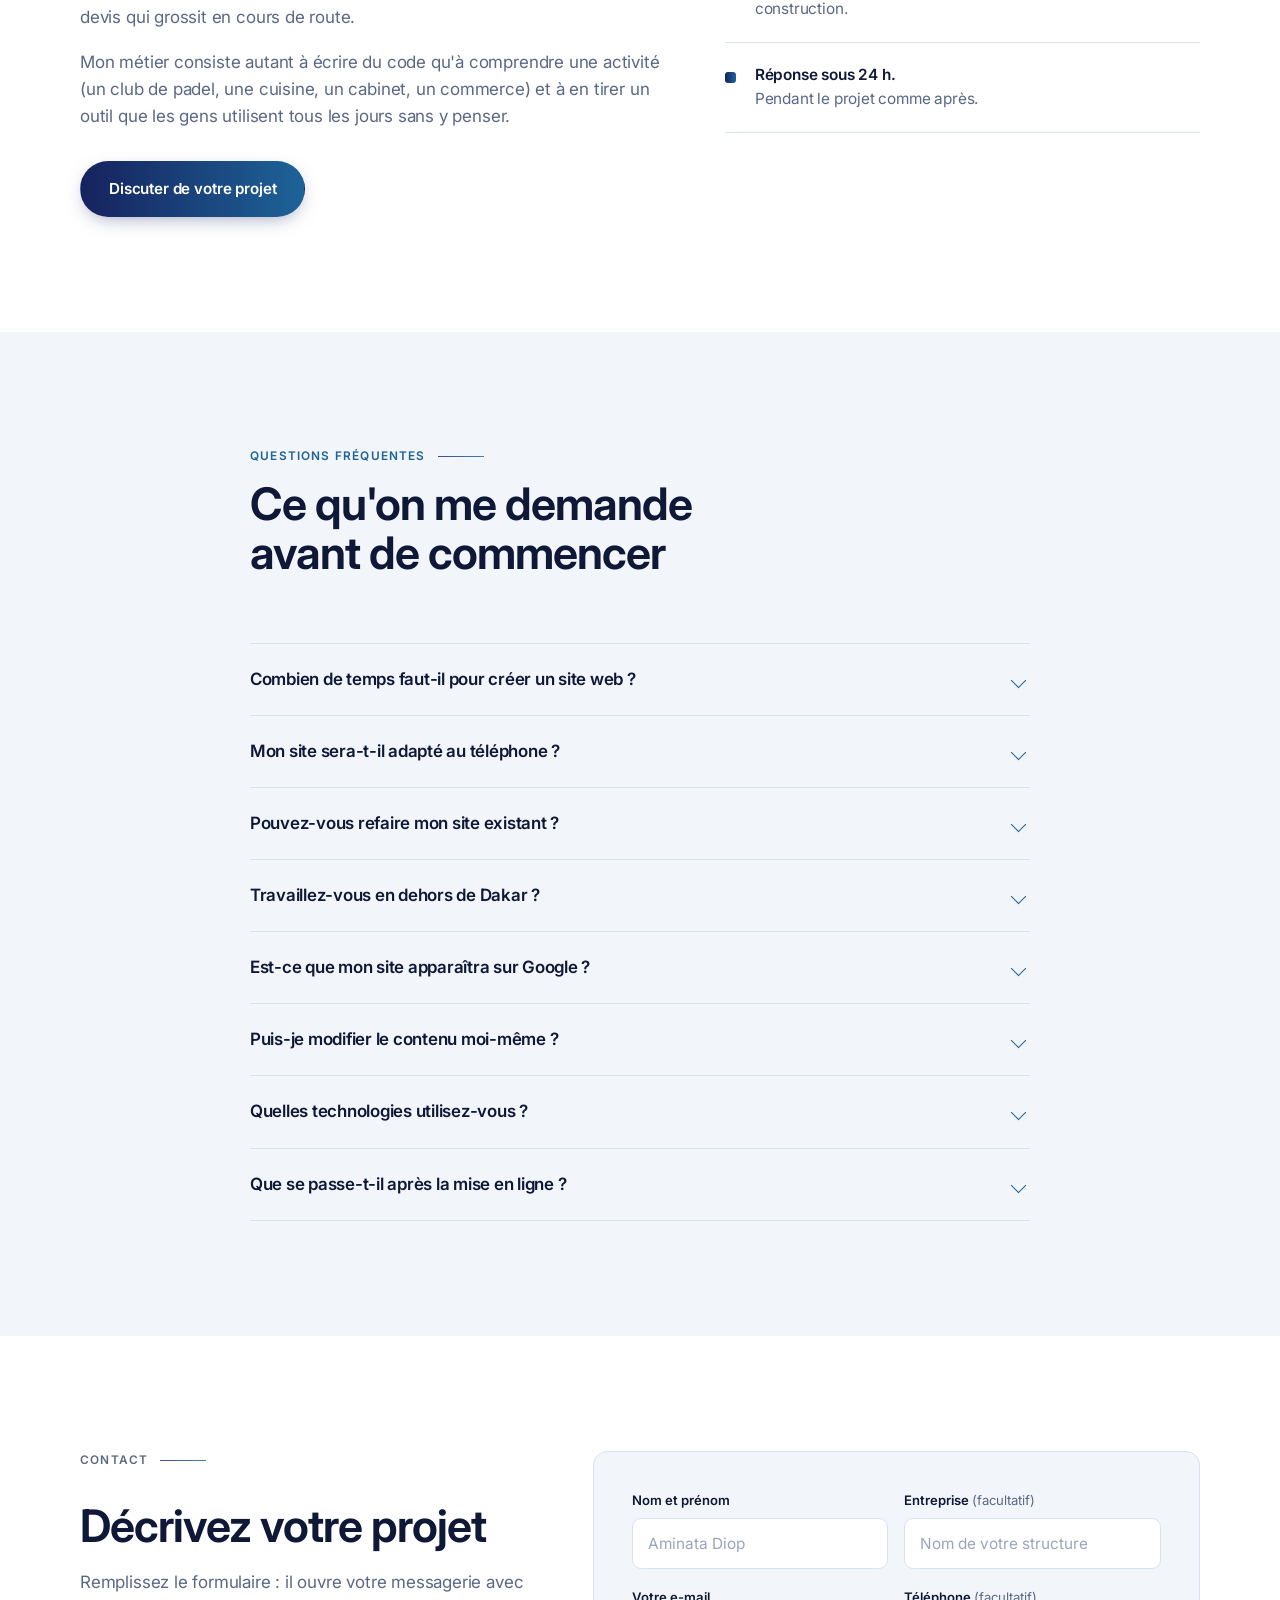
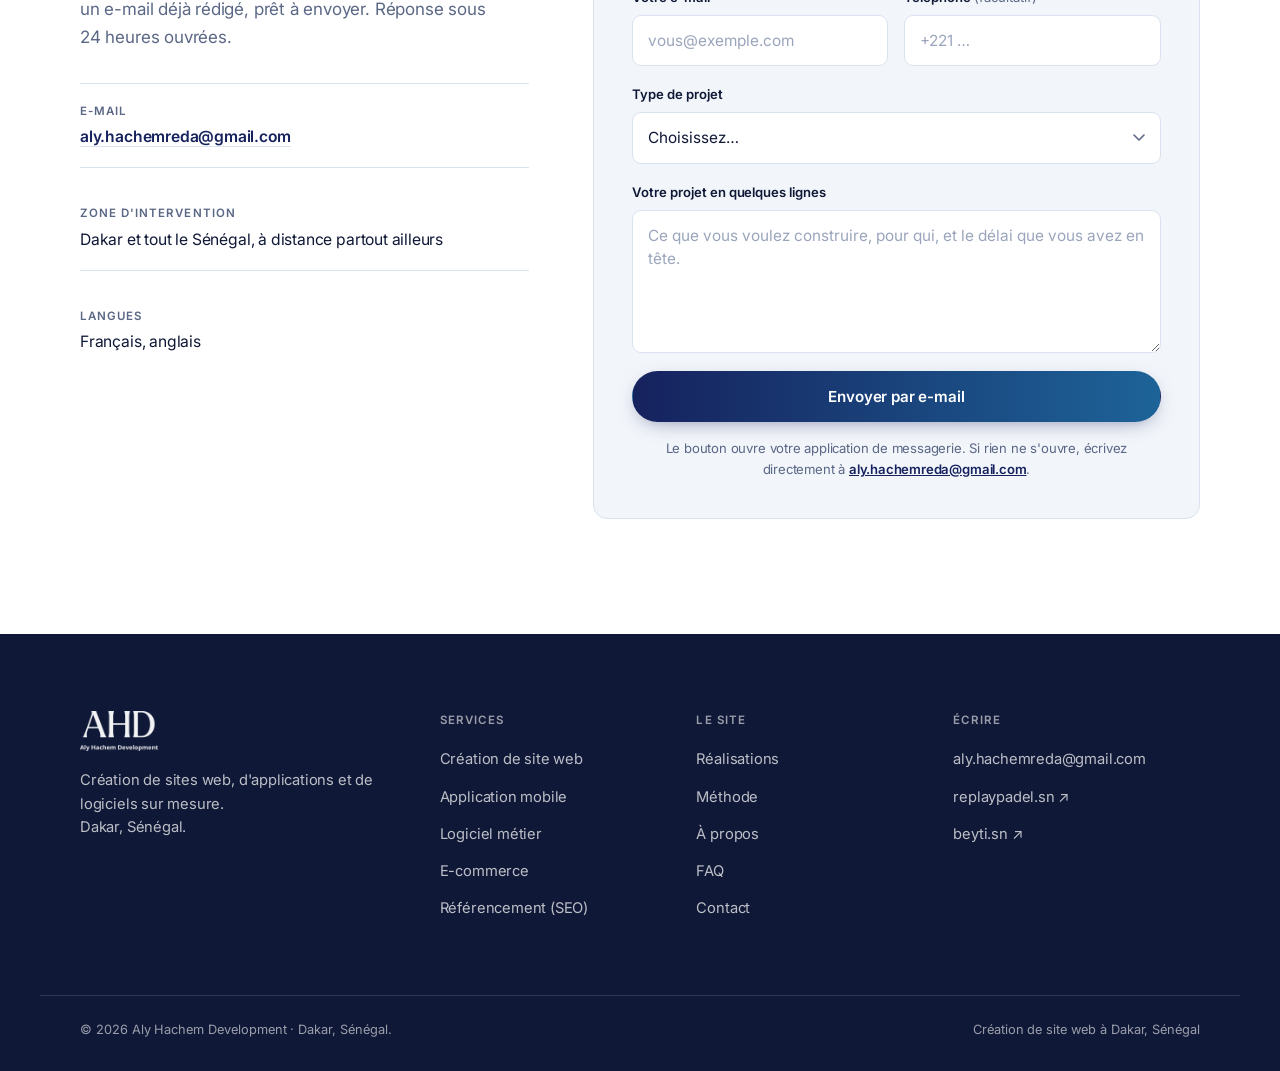
==== commit 4203ff64: "Référencement : cible « création de site web au Sénégal » - Titre, description, H1 et Open Graph cen" ====
--- a/index.html
+++ b/index.html
@@ -4,8 +4,8 @@
 <meta charset="utf-8">
 <meta name="viewport" content="width=device-width, initial-scale=1">
 
-<title>Développement web, mobile & logiciel à Dakar, Sénégal | AHD</title>
-<meta name="description" content="Développeur freelance à Dakar : sites web, applications mobiles et logiciels sur mesure pour les entreprises du Sénégal. Devis gratuit sous 24 h.">
+<title>Création et développement de site web au Sénégal | AHD</title>
+<meta name="description" content="Création de site web à Dakar : sites vitrines, e-commerce, applications mobiles et logiciels sur mesure pour tout le Sénégal. Devis gratuit sous 24 h.">
 <link rel="canonical" href="https://alyhachem.dev/">
 <meta name="robots" content="index, follow, max-image-preview:large, max-snippet:-1, max-video-preview:-1">
 <meta name="author" content="Aly Hachem">
@@ -19,16 +19,16 @@
 <meta property="og:type" content="website">
 <meta property="og:site_name" content="Aly Hachem Development">
 <meta property="og:locale" content="fr_SN">
-<meta property="og:title" content="Développeur web, mobile & logiciel à Dakar, Sénégal | Aly Hachem Development">
-<meta property="og:description" content="Sites web, applications mobiles et logiciels sur mesure pour les entreprises du Sénégal. Conçus, développés et mis en production à Dakar.">
+<meta property="og:title" content="Création et développement de site web au Sénégal | Aly Hachem Development">
+<meta property="og:description" content="Création de sites web, d'applications mobiles et de logiciels sur mesure pour les entreprises du Sénégal. Conçus, développés et mis en production à Dakar.">
 <meta property="og:url" content="https://alyhachem.dev/">
 <meta property="og:image" content="https://alyhachem.dev/assets/img/og-image.jpg">
 <meta property="og:image:width" content="1200">
 <meta property="og:image:height" content="630">
 <meta property="og:image:alt" content="Aly Hachem Development, développement web, mobile et logiciel à Dakar">
 <meta name="twitter:card" content="summary_large_image">
-<meta name="twitter:title" content="Développeur web, mobile & logiciel à Dakar, Sénégal">
-<meta name="twitter:description" content="Sites web, applications mobiles et logiciels sur mesure pour les entreprises du Sénégal.">
+<meta name="twitter:title" content="Création et développement de site web au Sénégal">
+<meta name="twitter:description" content="Création de sites web, d'applications mobiles et de logiciels sur mesure pour les entreprises du Sénégal.">
 <meta name="twitter:image" content="https://alyhachem.dev/assets/img/og-image.jpg">
 
 <!-- Icônes -->
@@ -58,7 +58,7 @@
       "logo": "https://alyhachem.dev/assets/img/favicon-512.png",
       "image": "https://alyhachem.dev/assets/img/og-image.jpg",
       "email": "aly.hachemreda@gmail.com",
-      "description": "Studio de développement basé à Dakar : sites web, applications mobiles et web, logiciels métier sur mesure, référencement naturel et maintenance pour les entreprises du Sénégal.",
+      "description": "Studio de création de sites web et de développement basé à Dakar : sites vitrines, sites e-commerce, applications mobiles et web, logiciels métier sur mesure, référencement naturel et maintenance pour les entreprises du Sénégal.",
       "priceRange": "$$",
       "founder": { "@id": "https://alyhachem.dev/#aly-hachem" },
       "address": {
@@ -75,7 +75,8 @@
       ],
       "knowsLanguage": ["fr", "en"],
       "knowsAbout": [
-        "Développement web", "Développement logiciel", "Application mobile",
+        "Création de site web", "Développement web", "Site vitrine", "Site e-commerce",
+        "Refonte de site web", "Développement logiciel", "Application mobile",
         "Application web", "React", "Next.js", "Node.js", "Flutter",
         "Référencement naturel", "SEO", "UI/UX", "E-commerce", "API REST"
       ],
@@ -83,14 +84,14 @@
         "@type": "OfferCatalog",
         "name": "Services de développement",
         "itemListElement": [
-          { "@type": "Offer", "itemOffered": { "@type": "Service", "name": "Développement web sur mesure", "description": "Sites et applications web performants, du besoin métier jusqu'à la mise en production." } },
+          { "@type": "Offer", "itemOffered": { "@type": "Service", "name": "Création de site web sur mesure", "description": "Sites et applications web performants, du besoin métier jusqu'à la mise en production." } },
           { "@type": "Offer", "itemOffered": { "@type": "Service", "name": "Développement d'applications mobiles", "description": "Applications iOS et Android, une seule base de code, publication sur les stores." } },
           { "@type": "Offer", "itemOffered": { "@type": "Service", "name": "Développement logiciel & outils métier", "description": "Logiciels de gestion, back-offices et automatisation des tâches répétitives." } },
           { "@type": "Offer", "itemOffered": { "@type": "Service", "name": "Site vitrine & e-commerce", "description": "Vitrines et boutiques en ligne avec catalogue, panier et suivi des commandes." } },
           { "@type": "Offer", "itemOffered": { "@type": "Service", "name": "API, back-end & bases de données", "description": "API REST, authentification, modélisation et hébergement des données." } },
           { "@type": "Offer", "itemOffered": { "@type": "Service", "name": "Référencement naturel (SEO) & performance", "description": "Structure technique, données structurées et vitesse pour apparaître sur Google." } },
           { "@type": "Offer", "itemOffered": { "@type": "Service", "name": "UI/UX & design d'interface", "description": "Maquettes, design system et interfaces claires sur mobile comme sur desktop." } },
-          { "@type": "Offer", "itemOffered": { "@type": "Service", "name": "Intégration de paiement", "description": "Wave, Orange Money, cartes bancaires et facturation automatique." } },
+          { "@type": "Offer", "itemOffered": { "@type": "Service", "name": "Intégration de paiement", "description": "Wave, Orange Money, Djamo, cartes bancaires via Stripe et facturation automatique." } },
           { "@type": "Offer", "itemOffered": { "@type": "Service", "name": "Maintenance, hébergement & infogérance", "description": "Hébergement, sauvegardes, correctifs et évolutions après la mise en ligne." } }
         ]
       },
@@ -118,7 +119,7 @@
       "@type": "WebPage",
       "@id": "https://alyhachem.dev/#page",
       "url": "https://alyhachem.dev/",
-      "name": "Développeur web, mobile & logiciel à Dakar, Sénégal",
+      "name": "Création et développement de site web au Sénégal",
       "isPartOf": { "@id": "https://alyhachem.dev/#site" },
       "about": { "@id": "https://alyhachem.dev/#organisation" },
       "inLanguage": "fr-SN"
@@ -156,8 +157,18 @@
       "mainEntity": [
         {
           "@type": "Question",
-          "name": "Combien de temps prend un projet ?",
+          "name": "Combien de temps faut-il pour créer un site web ?",
           "acceptedAnswer": { "@type": "Answer", "text": "Un site vitrine prend deux à quatre semaines. Une application web ou mobile complète prend six à douze semaines selon le périmètre. Le calendrier est fixé au cadrage et vous voyez une version en ligne dès les premières semaines." }
+        },
+        {
+          "@type": "Question",
+          "name": "Mon site sera-t-il adapté au téléphone ?",
+          "acceptedAnswer": { "@type": "Answer", "text": "Oui. Au Sénégal, la plupart des visiteurs arrivent depuis un téléphone. Chaque site est conçu d'abord pour le mobile, puis adapté à l'ordinateur, et optimisé pour s'afficher vite même avec une connexion 3G ou 4G." }
+        },
+        {
+          "@type": "Question",
+          "name": "Pouvez-vous refaire mon site existant ?",
+          "acceptedAnswer": { "@type": "Answer", "text": "Oui. Je reprends votre site actuel, je garde ce qui fonctionne et je le reconstruis sur une base rapide et bien référencée. Les adresses des anciennes pages sont redirigées pour ne pas perdre votre position sur Google." }
         },
         {
           "@type": "Question",
@@ -224,14 +235,13 @@
       <p class="status"><span class="dot"></span>Disponible pour de nouveaux projets · Dakar, Sénégal</p>
 
       <h1 class="display">
-        Développement web, mobile<br>
-        &amp; logiciel, <em>livré en production.</em>
+        Création de sites web<br>
+        &amp; d'applications <em>au Sénégal.</em>
       </h1>
 
       <p class="lede">
-        Je m'appelle <strong>Aly Hachem</strong>. Je conçois, développe et mets en ligne des
-        sites internet, des applications mobiles et des logiciels sur mesure pour les
-        entreprises du Sénégal. Et je reste là après la mise en ligne.
+        Conception de sites web, d'applications mobiles et de logiciels
+        <strong>sur&nbsp;mesure</strong> pour les entreprises du Sénégal.
       </p>
 
       <div class="hero-cta">
@@ -254,8 +264,9 @@
         <p class="eyebrow">Services</p>
         <h2 class="h2">Ce que je construis</h2>
         <p class="sec-lede">
-          Du site vitrine au logiciel métier. Chaque prestation couvre le cycle complet&nbsp;:
-          cadrage du besoin, conception, développement, mise en ligne et suivi.
+          Création de site vitrine, de site e-commerce, d'application mobile ou de logiciel
+          métier. Chaque prestation couvre le cycle complet&nbsp;: cadrage du besoin,
+          conception, développement, mise en ligne et suivi.
         </p>
       </div>
 
@@ -263,23 +274,23 @@
 
         <article class="card">
           <svg class="ic" viewBox="0 0 24 24" fill="none" stroke="currentColor" stroke-width="1.5" stroke-linecap="round" stroke-linejoin="round" aria-hidden="true"><rect x="2.5" y="4" width="19" height="15" rx="2"/><path d="M2.5 8.5h19"/><path d="M5.5 6.2h.01M8 6.2h.01"/><path d="M9 12.5l2.5 2.5L9 17.5M13.5 17.5h3"/></svg>
-          <h3>Développement web sur mesure</h3>
-          <p>Sites et applications web taillés pour votre métier, pas pour un thème acheté. Rapides, responsives, maintenables.</p>
-          <ul class="tags"><li>React &amp; Next.js</li><li>Back-office</li><li>Mobile-first</li></ul>
+          <h3>Création de site web sur mesure</h3>
+          <p>Un site taillé pour votre activité, pas un modèle acheté. Rapide, et aussi lisible sur téléphone que sur ordinateur.</p>
+          <ul class="tags"><li>Sur mesure</li><li>Adapté au téléphone</li><li>Facile à mettre à jour</li></ul>
         </article>
 
         <article class="card">
           <svg class="ic" viewBox="0 0 24 24" fill="none" stroke="currentColor" stroke-width="1.5" stroke-linecap="round" stroke-linejoin="round" aria-hidden="true"><rect x="6" y="2.5" width="12" height="19" rx="2.5"/><path d="M10.5 5.4h3"/><path d="M10.8 18.4h2.4"/></svg>
           <h3>Applications mobiles</h3>
-          <p>Applications iOS et Android depuis une seule base de code, jusqu'à la publication sur l'App Store et Google Play.</p>
-          <ul class="tags"><li>React&nbsp;Native</li><li>Flutter</li><li>Notifications push</li></ul>
+          <p>Votre application sur iPhone et sur Android, jusqu'à sa publication sur l'App Store et Google Play.</p>
+          <ul class="tags"><li>iPhone &amp; Android</li><li>Publication sur les stores</li><li>Notifications</li></ul>
         </article>
 
         <article class="card">
           <svg class="ic" viewBox="0 0 24 24" fill="none" stroke="currentColor" stroke-width="1.5" stroke-linecap="round" stroke-linejoin="round" aria-hidden="true"><rect x="2.5" y="4" width="19" height="16" rx="2"/><path d="M6.5 9h11M6.5 12.5h7M6.5 16h4"/><circle cx="17.5" cy="15" r="2.4"/><path d="M17.5 11.6v.8M17.5 17.6v.8M20.4 15h-.8M15.4 15h-.8"/></svg>
           <h3>Logiciel &amp; outils métier</h3>
           <p>Gestion de stock, facturation, planning, suivi client. Le logiciel épouse votre organisation au lieu de la déformer.</p>
-          <ul class="tags"><li>ERP léger</li><li>CRM</li><li>Automatisation</li></ul>
+          <ul class="tags"><li>Tableau de bord</li><li>Facturation</li><li>Tâches automatisées</li></ul>
         </article>
 
         <article class="card">
@@ -291,16 +302,16 @@
 
         <article class="card">
           <svg class="ic" viewBox="0 0 24 24" fill="none" stroke="currentColor" stroke-width="1.5" stroke-linecap="round" stroke-linejoin="round" aria-hidden="true"><ellipse cx="12" cy="5.8" rx="7.5" ry="3.1"/><path d="M4.5 5.8v12.4c0 1.7 3.4 3.1 7.5 3.1s7.5-1.4 7.5-3.1V5.8"/><path d="M4.5 12c0 1.7 3.4 3.1 7.5 3.1s7.5-1.4 7.5-3.1"/></svg>
-          <h3>API, back-end &amp; données</h3>
-          <p>Le moteur invisible&nbsp;: API REST, comptes utilisateurs, permissions, base de données et sauvegardes automatiques.</p>
-          <ul class="tags"><li>Node.js</li><li>PostgreSQL</li><li>Authentification</li></ul>
+          <h3>Comptes clients &amp; données</h3>
+          <p>La partie invisible&nbsp;: comptes clients, droits d'accès, données rangées en sécurité et sauvegardées automatiquement.</p>
+          <ul class="tags"><li>Comptes clients</li><li>Droits d'accès</li><li>Sauvegardes</li></ul>
         </article>
 
         <article class="card">
           <svg class="ic" viewBox="0 0 24 24" fill="none" stroke="currentColor" stroke-width="1.5" stroke-linecap="round" stroke-linejoin="round" aria-hidden="true"><circle cx="10.5" cy="10.5" r="6.5"/><path d="M15.3 15.3l5.2 5.2"/><path d="M7.8 12.2V9.6M10.5 12.2V7.4M13.2 12.2v-4"/></svg>
           <h3>Référencement naturel (SEO)</h3>
-          <p>Apparaître quand un client cherche votre service sur Google&nbsp;: structure, balises, données structurées, vitesse.</p>
-          <ul class="tags"><li>SEO technique</li><li>SEO local</li><li>Core Web Vitals</li></ul>
+          <p>Apparaître quand un client cherche votre service sur Google, à Dakar comme partout au Sénégal.</p>
+          <ul class="tags"><li>SEO local</li><li>Site rapide</li><li>Suivi des positions</li></ul>
         </article>
 
         <article class="card">
@@ -314,7 +325,7 @@
           <svg class="ic" viewBox="0 0 24 24" fill="none" stroke="currentColor" stroke-width="1.5" stroke-linecap="round" stroke-linejoin="round" aria-hidden="true"><rect x="2.5" y="5" width="19" height="14" rx="2.2"/><path d="M2.5 9.6h19"/><path d="M6 14.6h4"/><path d="M16.5 14.6h2"/></svg>
           <h3>Paiement en ligne</h3>
           <p>Encaissez vos clients là où ils sont&nbsp;: mobile money local ou carte bancaire, avec reçus et facturation automatiques.</p>
-          <ul class="tags"><li>Wave</li><li>Orange Money</li><li>Stripe / PayDunya</li></ul>
+          <ul class="tags"><li>Wave</li><li>Orange Money</li><li>Djamo</li><li>Stripe</li></ul>
         </article>
 
         <article class="card">
@@ -491,8 +502,16 @@
 
       <div class="faq">
         <details>
-          <summary>Combien de temps prend un projet&nbsp;?</summary>
+          <summary>Combien de temps faut-il pour créer un site web&nbsp;?</summary>
           <p>Un site vitrine prend deux à quatre semaines. Une application web ou mobile complète prend six à douze semaines selon le périmètre. Le calendrier est fixé au cadrage et vous voyez une version en ligne dès les premières semaines.</p>
+        </details>
+        <details>
+          <summary>Mon site sera-t-il adapté au téléphone&nbsp;?</summary>
+          <p>Oui. Au Sénégal, la plupart des visiteurs arrivent depuis un téléphone. Chaque site est conçu d'abord pour le mobile, puis adapté à l'ordinateur, et optimisé pour s'afficher vite même avec une connexion 3G ou 4G.</p>
+        </details>
+        <details>
+          <summary>Pouvez-vous refaire mon site existant&nbsp;?</summary>
+          <p>Oui. Je reprends votre site actuel, je garde ce qui fonctionne et je le reconstruis sur une base rapide et bien référencée. Les adresses des anciennes pages sont redirigées pour ne pas perdre votre position sur Google.</p>
         </details>
         <details>
           <summary>Travaillez-vous en dehors de Dakar&nbsp;?</summary>
@@ -600,13 +619,13 @@
   <div class="wrap foot-inner">
     <div class="foot-brand">
       <img src="assets/img/logo-ahd.png" alt="Aly Hachem Development" width="720" height="368" loading="lazy" decoding="async">
-      <p>Développement web, mobile et logiciel sur mesure.<br>Dakar, Sénégal.</p>
+      <p>Création de sites web, d'applications et de logiciels sur mesure.<br>Dakar, Sénégal.</p>
     </div>
 
     <nav class="foot-nav" aria-label="Pied de page">
       <h2>Services</h2>
       <ul>
-        <li><a href="#services">Développement web</a></li>
+        <li><a href="#services">Création de site web</a></li>
         <li><a href="#services">Application mobile</a></li>
         <li><a href="#services">Logiciel métier</a></li>
         <li><a href="#services">E-commerce</a></li>
@@ -637,7 +656,7 @@
 
   <div class="wrap foot-legal">
     <p>© <span id="year">2026</span> Aly Hachem Development · Dakar, Sénégal.</p>
-    <p>Développeur web, mobile &amp; logiciel · Sénégal</p>
+    <p>Création de site web à Dakar, Sénégal</p>
   </div>
 </footer>
 
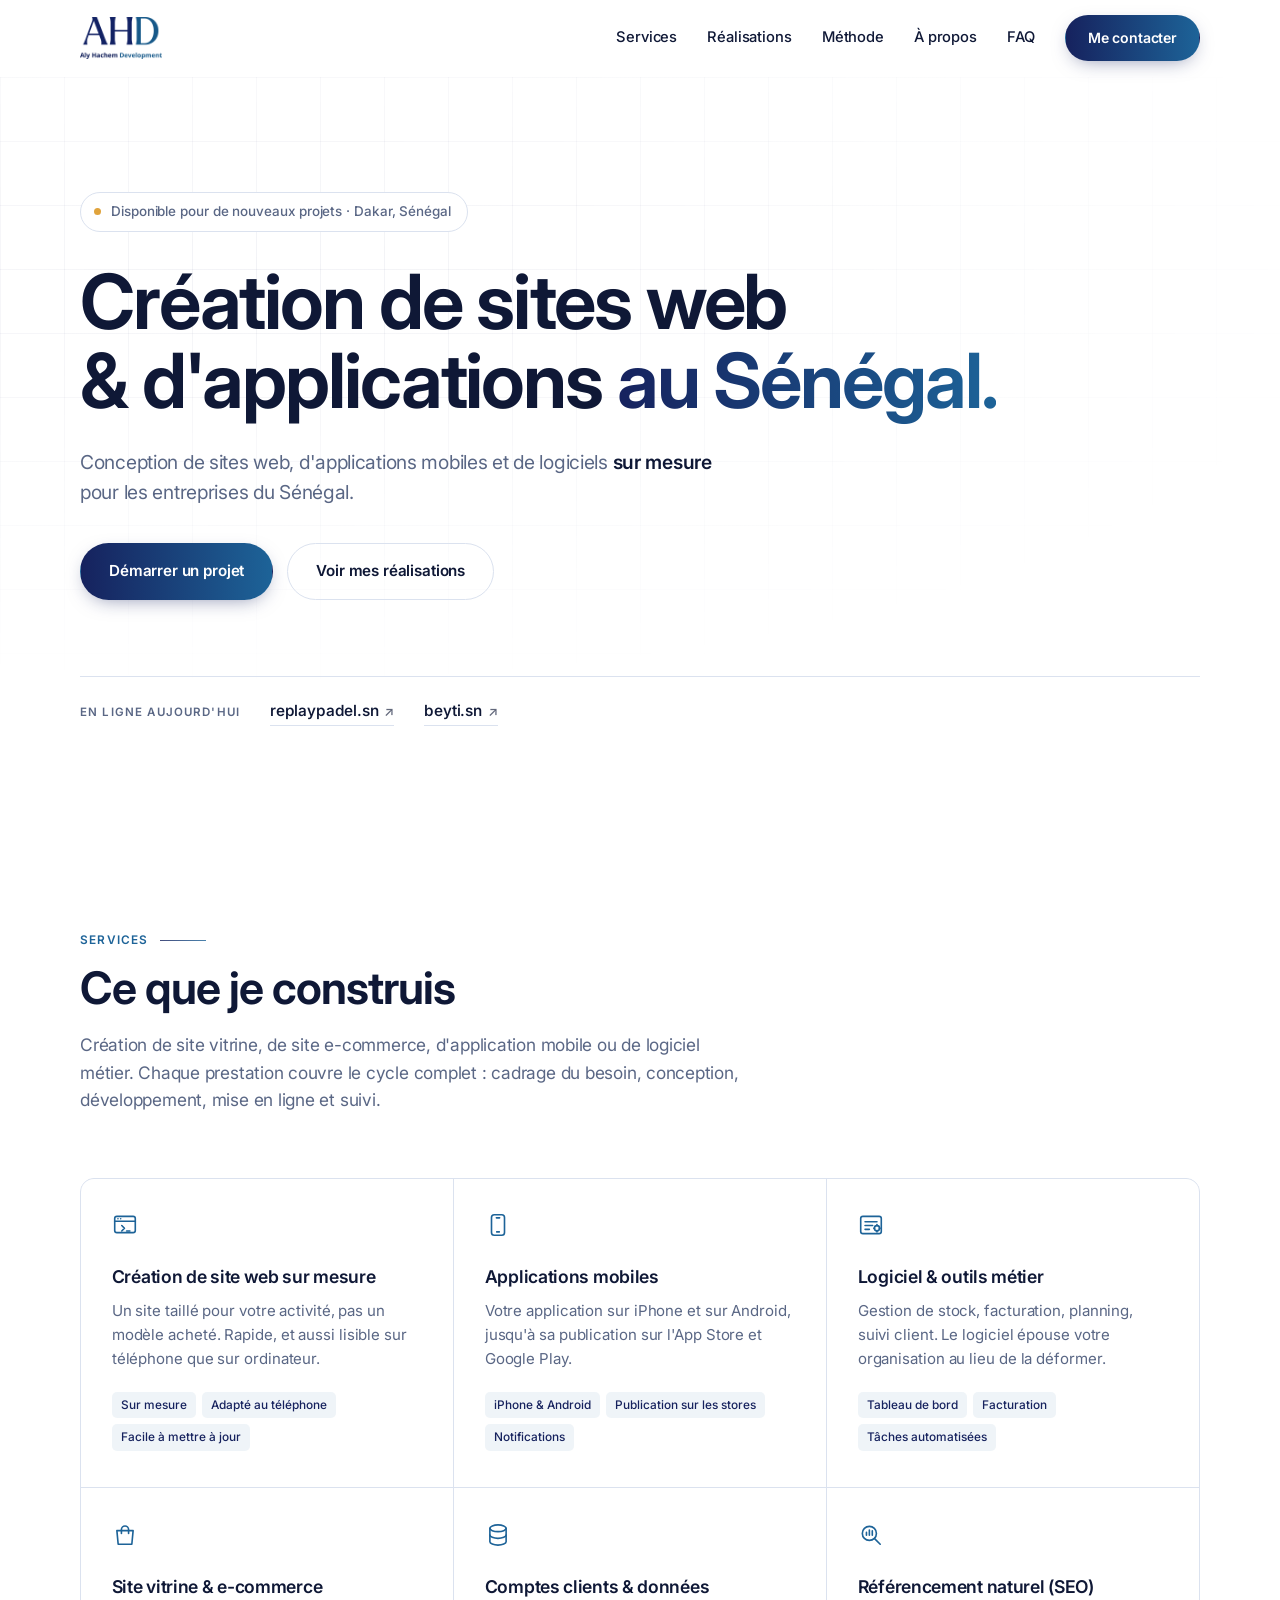
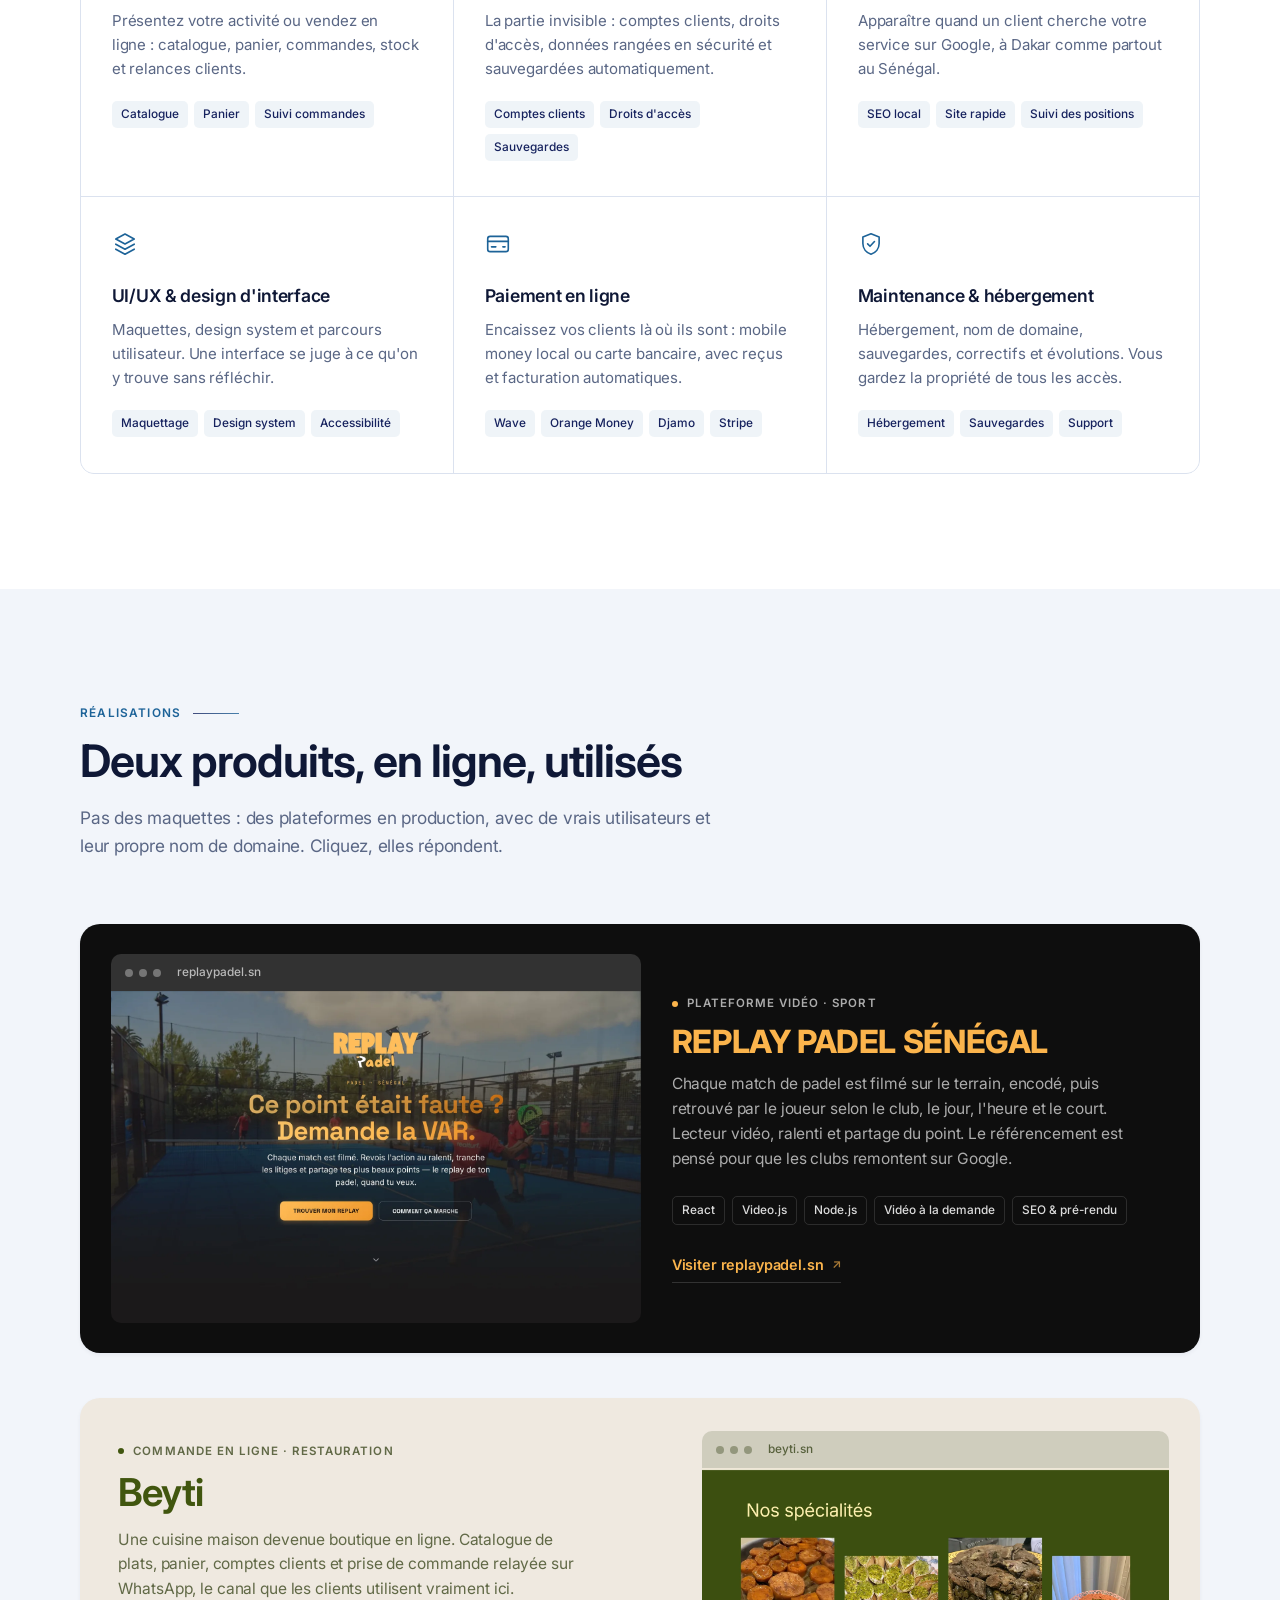
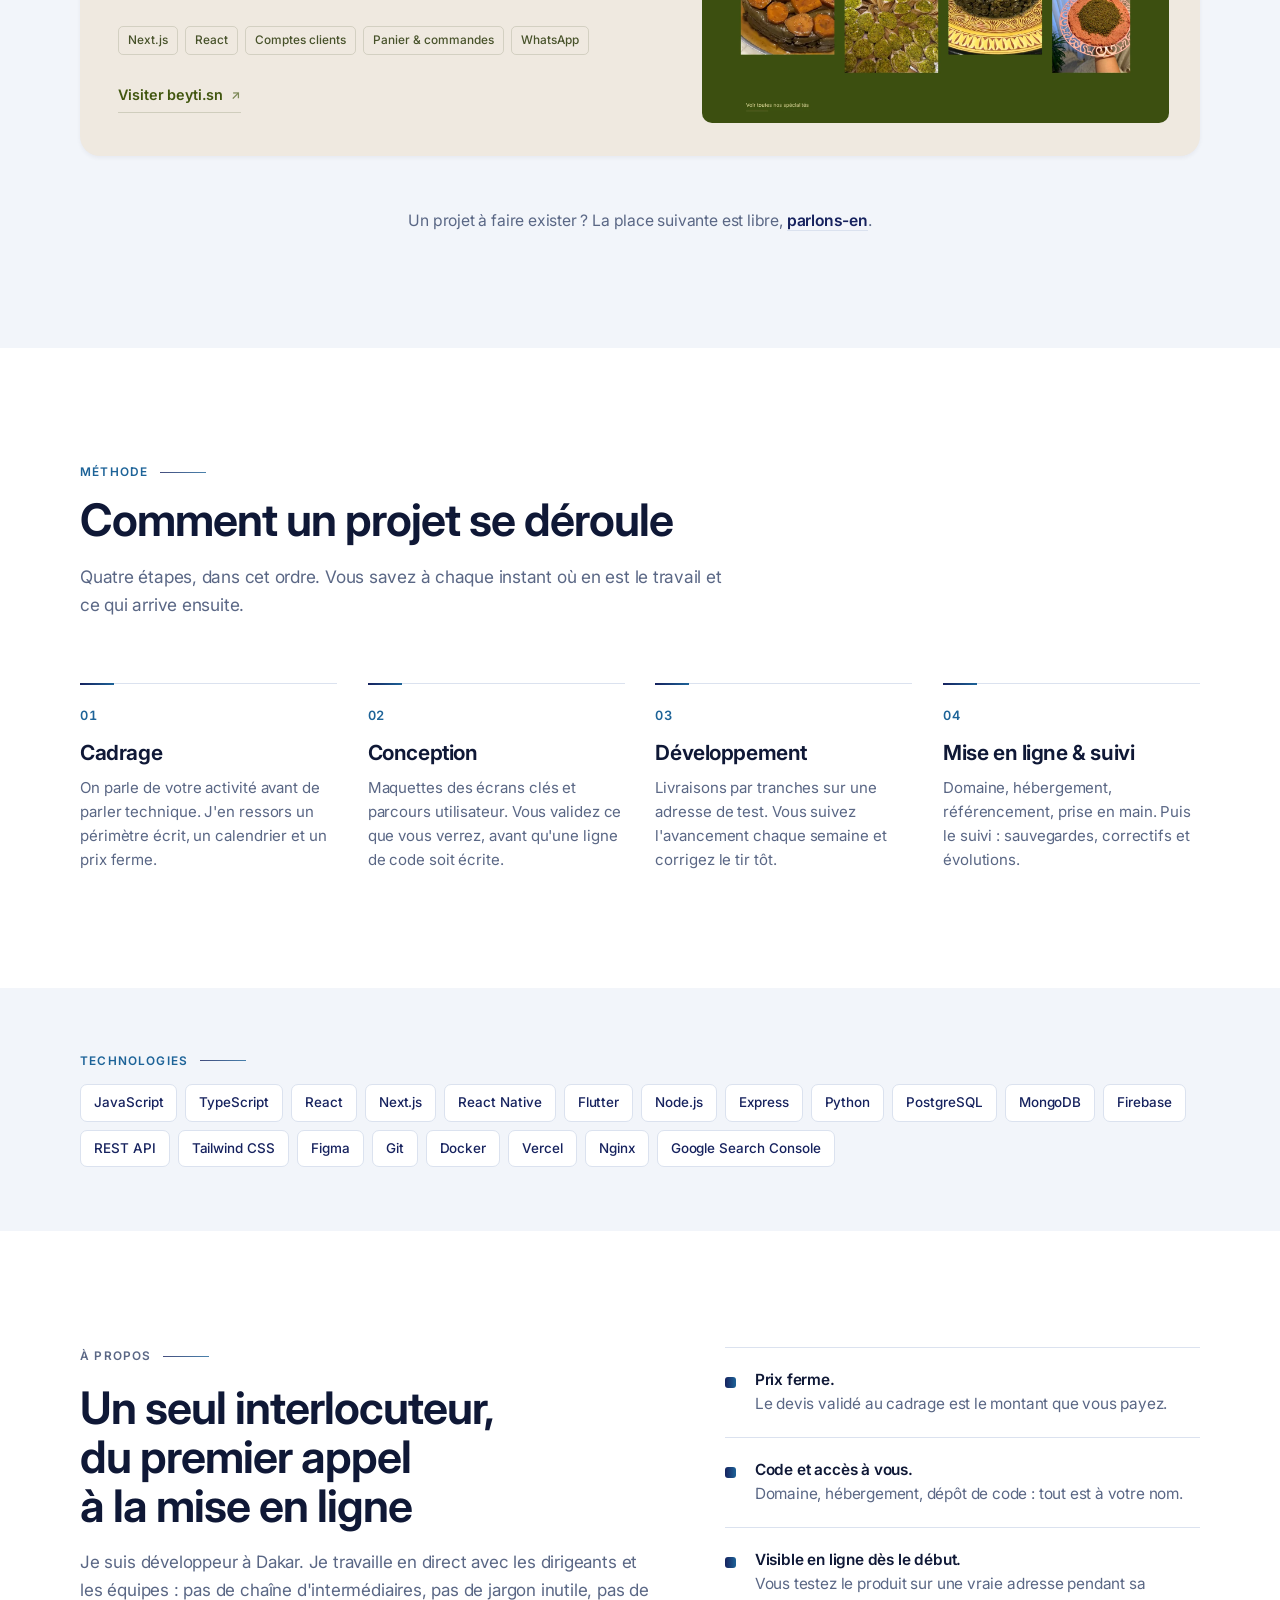
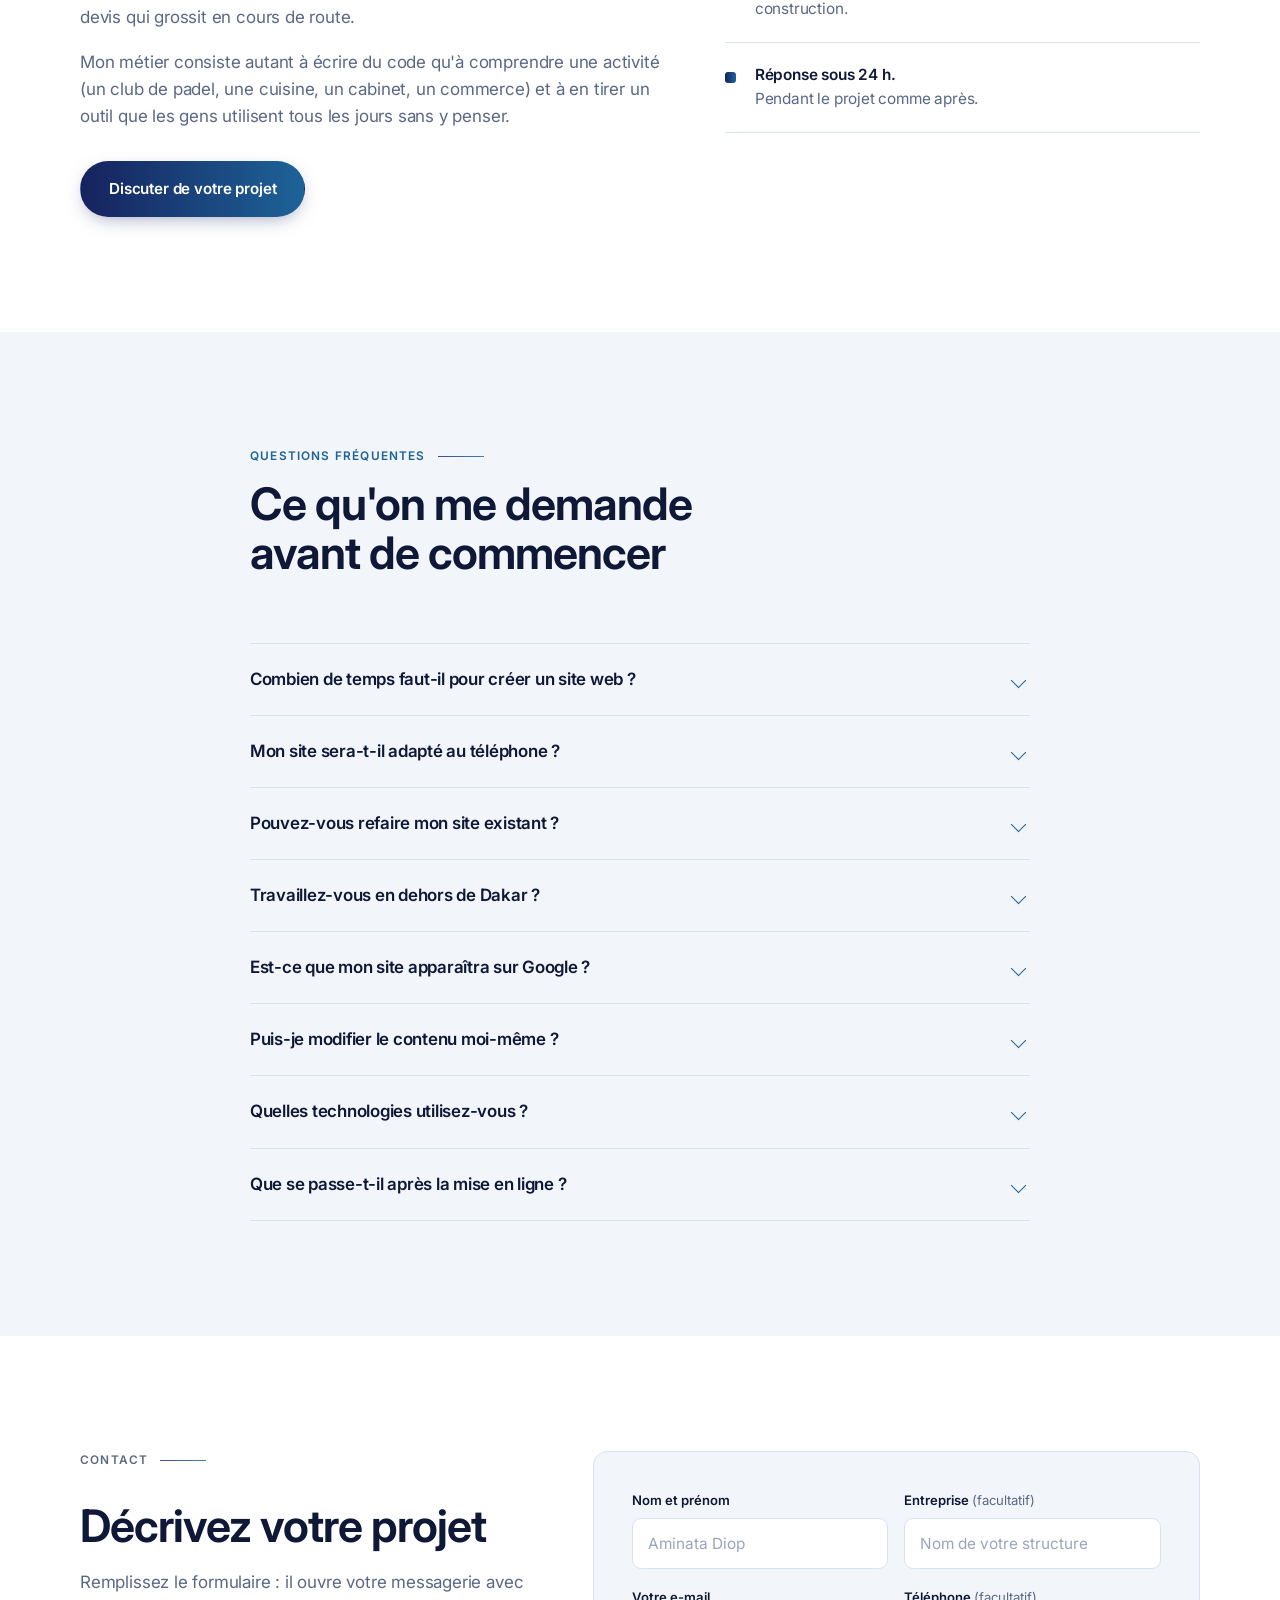
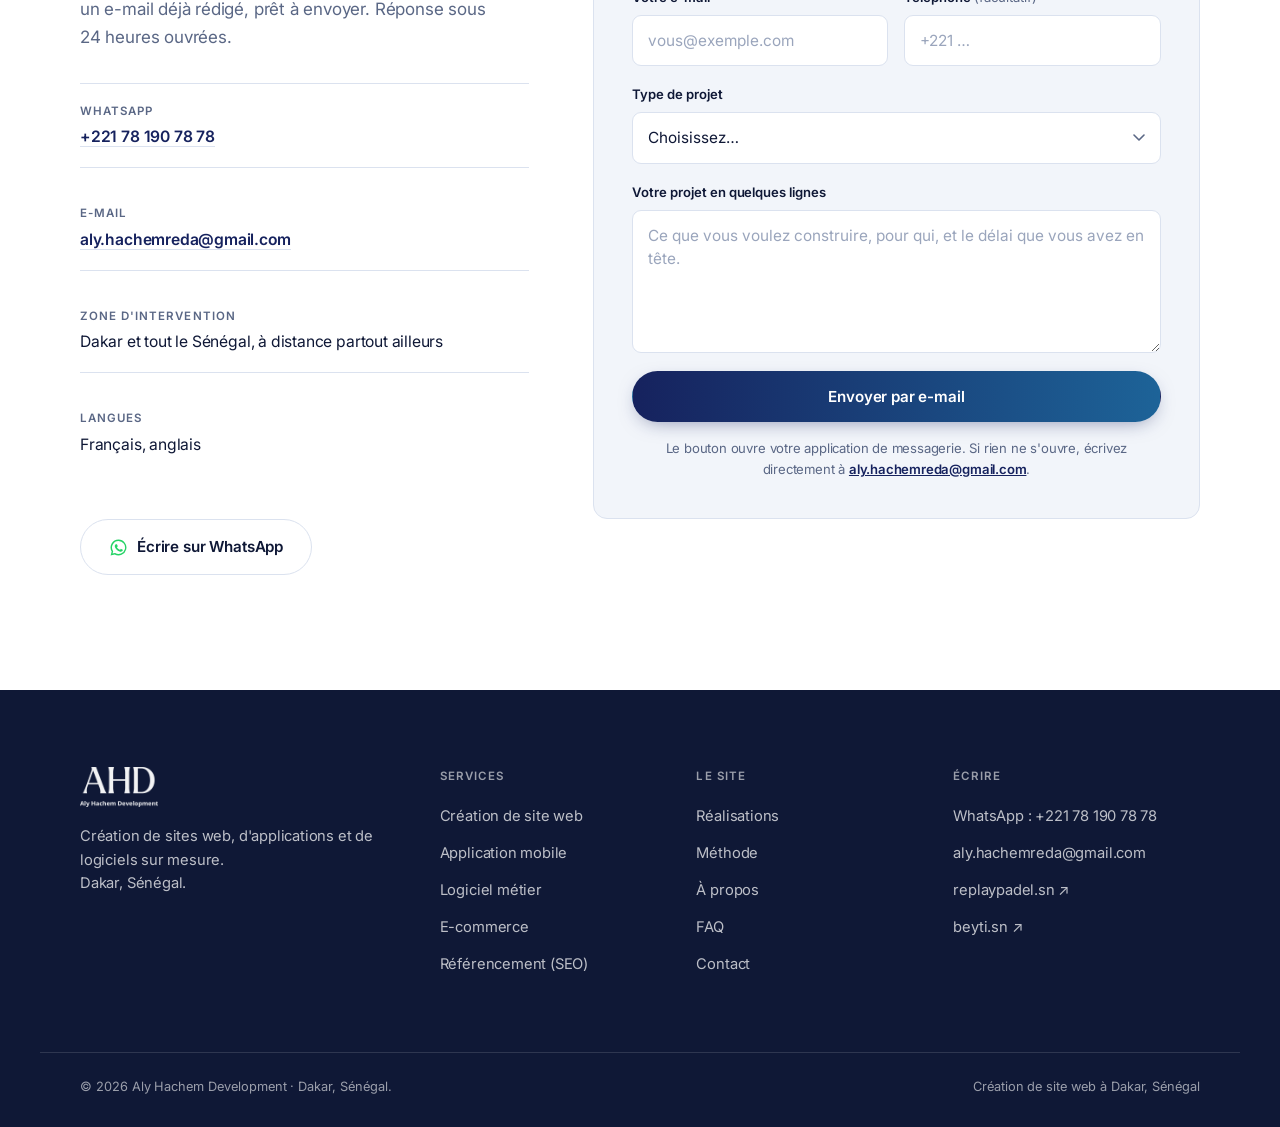
==== commit f295d693: "Ajout du numéro WhatsApp au contact et au pied de page - Ligne « WhatsApp » en tête des coordonnées " ====
--- a/index.html
+++ b/index.html
@@ -58,6 +58,14 @@
       "logo": "https://alyhachem.dev/assets/img/favicon-512.png",
       "image": "https://alyhachem.dev/assets/img/og-image.jpg",
       "email": "aly.hachemreda@gmail.com",
+      "telephone": "+221781907878",
+      "contactPoint": {
+        "@type": "ContactPoint",
+        "telephone": "+221781907878",
+        "contactType": "customer service",
+        "availableLanguage": ["fr", "en"],
+        "areaServed": "SN"
+      },
       "description": "Studio de création de sites web et de développement basé à Dakar : sites vitrines, sites e-commerce, applications mobiles et web, logiciels métier sur mesure, référencement naturel et maintenance pour les entreprises du Sénégal.",
       "priceRange": "$$",
       "founder": { "@id": "https://alyhachem.dev/#aly-hachem" },
@@ -104,6 +112,7 @@
       "jobTitle": "Développeur web, mobile et logiciel",
       "url": "https://alyhachem.dev/",
       "email": "aly.hachemreda@gmail.com",
+      "telephone": "+221781907878",
       "worksFor": { "@id": "https://alyhachem.dev/#organisation" },
       "homeLocation": { "@type": "Place", "address": { "@type": "PostalAddress", "addressLocality": "Dakar", "addressCountry": "SN" } }
     },
@@ -550,6 +559,8 @@
         </p>
 
         <dl class="coord">
+          <dt>WhatsApp</dt>
+          <dd><a href="https://wa.me/221781907878?text=Bonjour%20Aly%2C%20j%27ai%20un%20projet%20%C3%A0%20vous%20soumettre." target="_blank" rel="noopener">+221&nbsp;78&nbsp;190&nbsp;78&nbsp;78</a></dd>
           <dt>E-mail</dt>
           <dd><a href="mailto:aly.hachemreda@gmail.com">aly.hachemreda@gmail.com</a></dd>
           <dt>Zone d'intervention</dt>
@@ -557,6 +568,11 @@
           <dt>Langues</dt>
           <dd>Français, anglais</dd>
         </dl>
+
+        <a class="btn btn-ghost btn-wa" href="https://wa.me/221781907878?text=Bonjour%20Aly%2C%20j%27ai%20un%20projet%20%C3%A0%20vous%20soumettre." target="_blank" rel="noopener">
+          <svg viewBox="0 0 24 24" fill="currentColor" aria-hidden="true"><path d="M12 2a10 10 0 0 0-8.6 15.1L2 22l5.1-1.3A10 10 0 1 0 12 2zm0 1.8a8.2 8.2 0 1 1-4.2 15.2l-.3-.2-3 .8.8-2.9-.2-.3A8.2 8.2 0 0 1 12 3.8zm-3.1 4c-.2 0-.5 0-.7.4-.2.4-.9.9-.9 2.1s.9 2.4 1 2.6c.1.2 1.7 2.7 4.2 3.7 2.1.8 2.5.7 3 .6.5-.1 1.5-.6 1.7-1.2.2-.6.2-1.1.2-1.2l-.6-.3-1.5-.7c-.2-.1-.4-.1-.5.1l-.7.9c-.1.2-.3.2-.5.1a6.8 6.8 0 0 1-2-1.2 7.5 7.5 0 0 1-1.4-1.7c-.1-.3 0-.4.1-.5l.4-.5.3-.5v-.4l-.7-1.7c-.2-.4-.4-.4-.5-.5h-.4z"/></svg>
+          Écrire sur WhatsApp
+        </a>
       </div>
 
       <form class="form" id="contact-form" novalidate>
@@ -647,6 +663,7 @@
     <div class="foot-nav">
       <h2>Écrire</h2>
       <ul>
+        <li><a href="https://wa.me/221781907878?text=Bonjour%20Aly%2C%20j%27ai%20un%20projet%20%C3%A0%20vous%20soumettre." target="_blank" rel="noopener">WhatsApp&nbsp;: +221&nbsp;78&nbsp;190&nbsp;78&nbsp;78</a></li>
         <li><a href="mailto:aly.hachemreda@gmail.com">aly.hachemreda@gmail.com</a></li>
         <li><a href="https://replaypadel.sn/" target="_blank" rel="noopener">replaypadel.sn ↗</a></li>
         <li><a href="https://beyti.sn/" target="_blank" rel="noopener">beyti.sn ↗</a></li>
--- a/assets/css/style.css
+++ b/assets/css/style.css
@@ -523,6 +523,9 @@
 .coord dd:last-child{ border-bottom:none; }
 .coord a{ color:var(--navy); font-weight:600; text-decoration:none; border-bottom:1px solid var(--rule); }
 .coord a:hover{ border-bottom-color:var(--navy); }
+
+.btn-wa{ margin-top:26px; }
+.btn-wa svg{ width:19px; height:19px; flex:none; color:#25D366; }
 
 .form{
   background:var(--mist);
